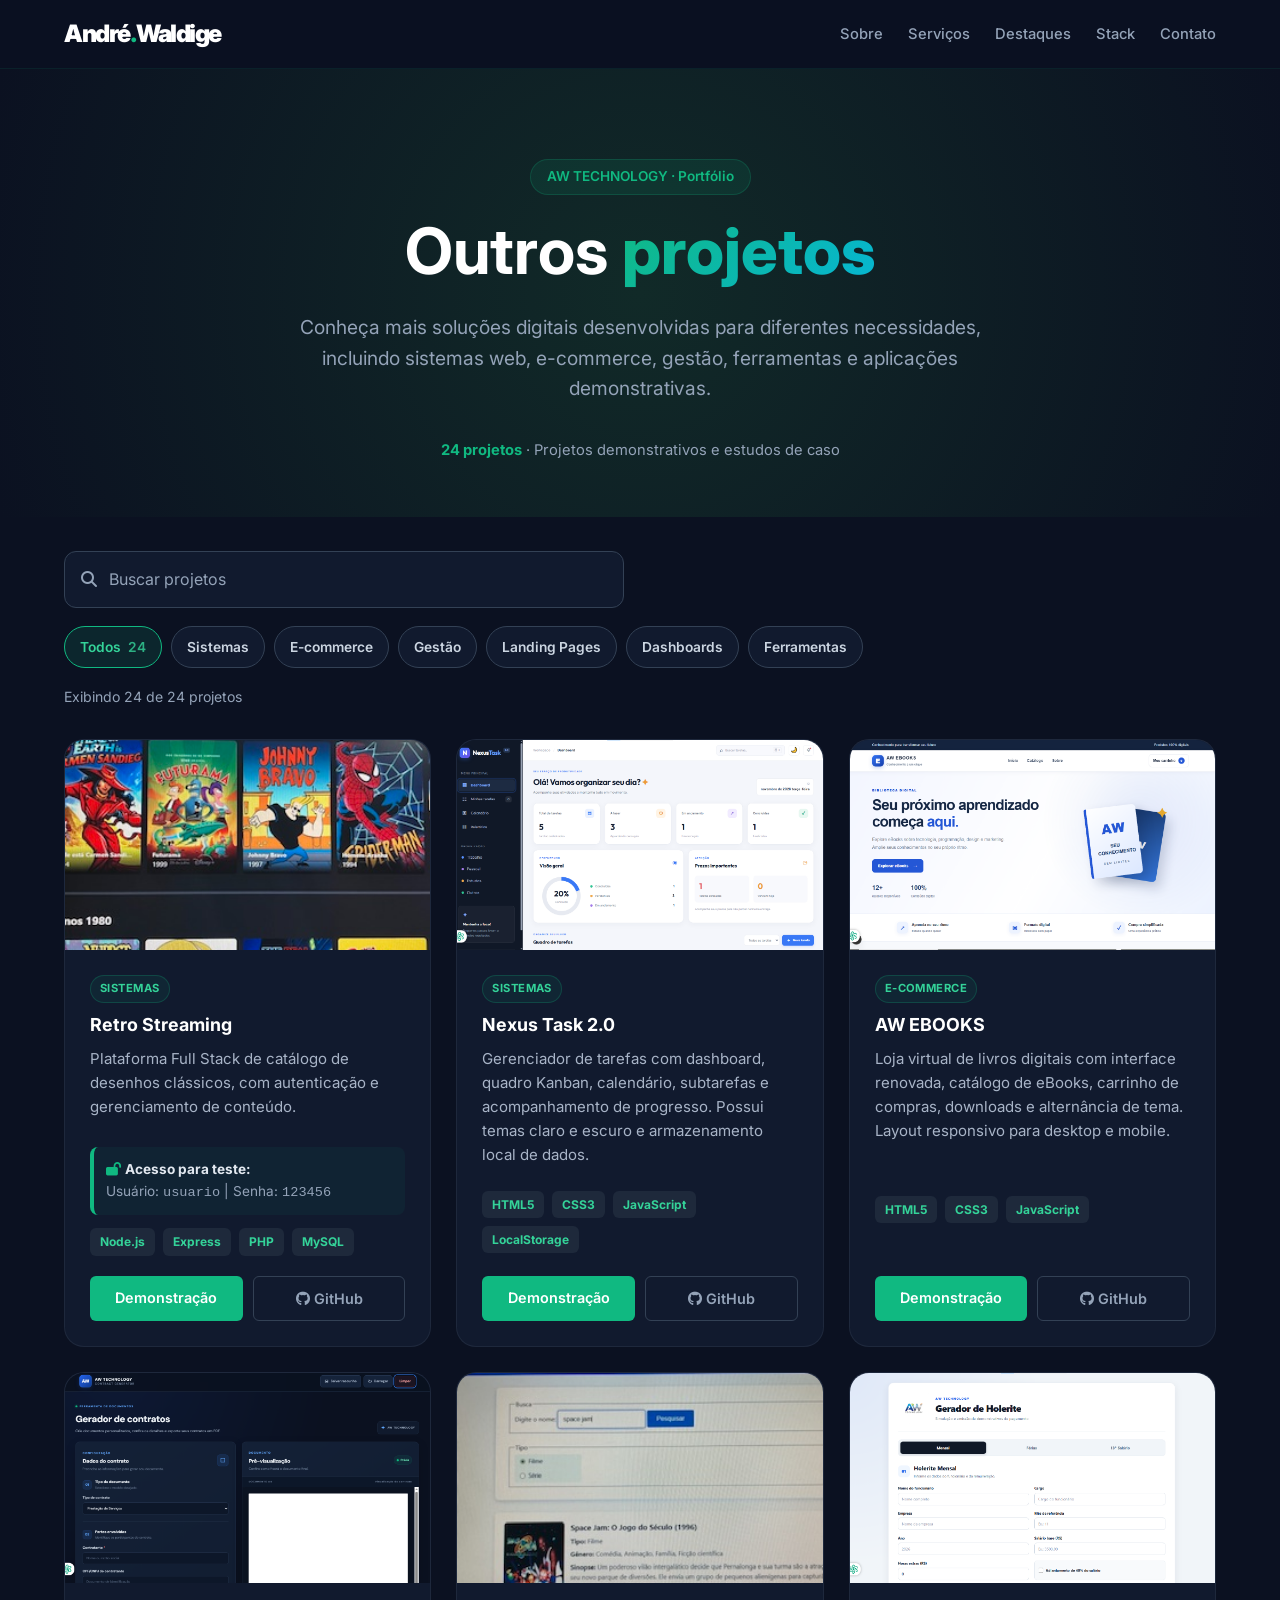
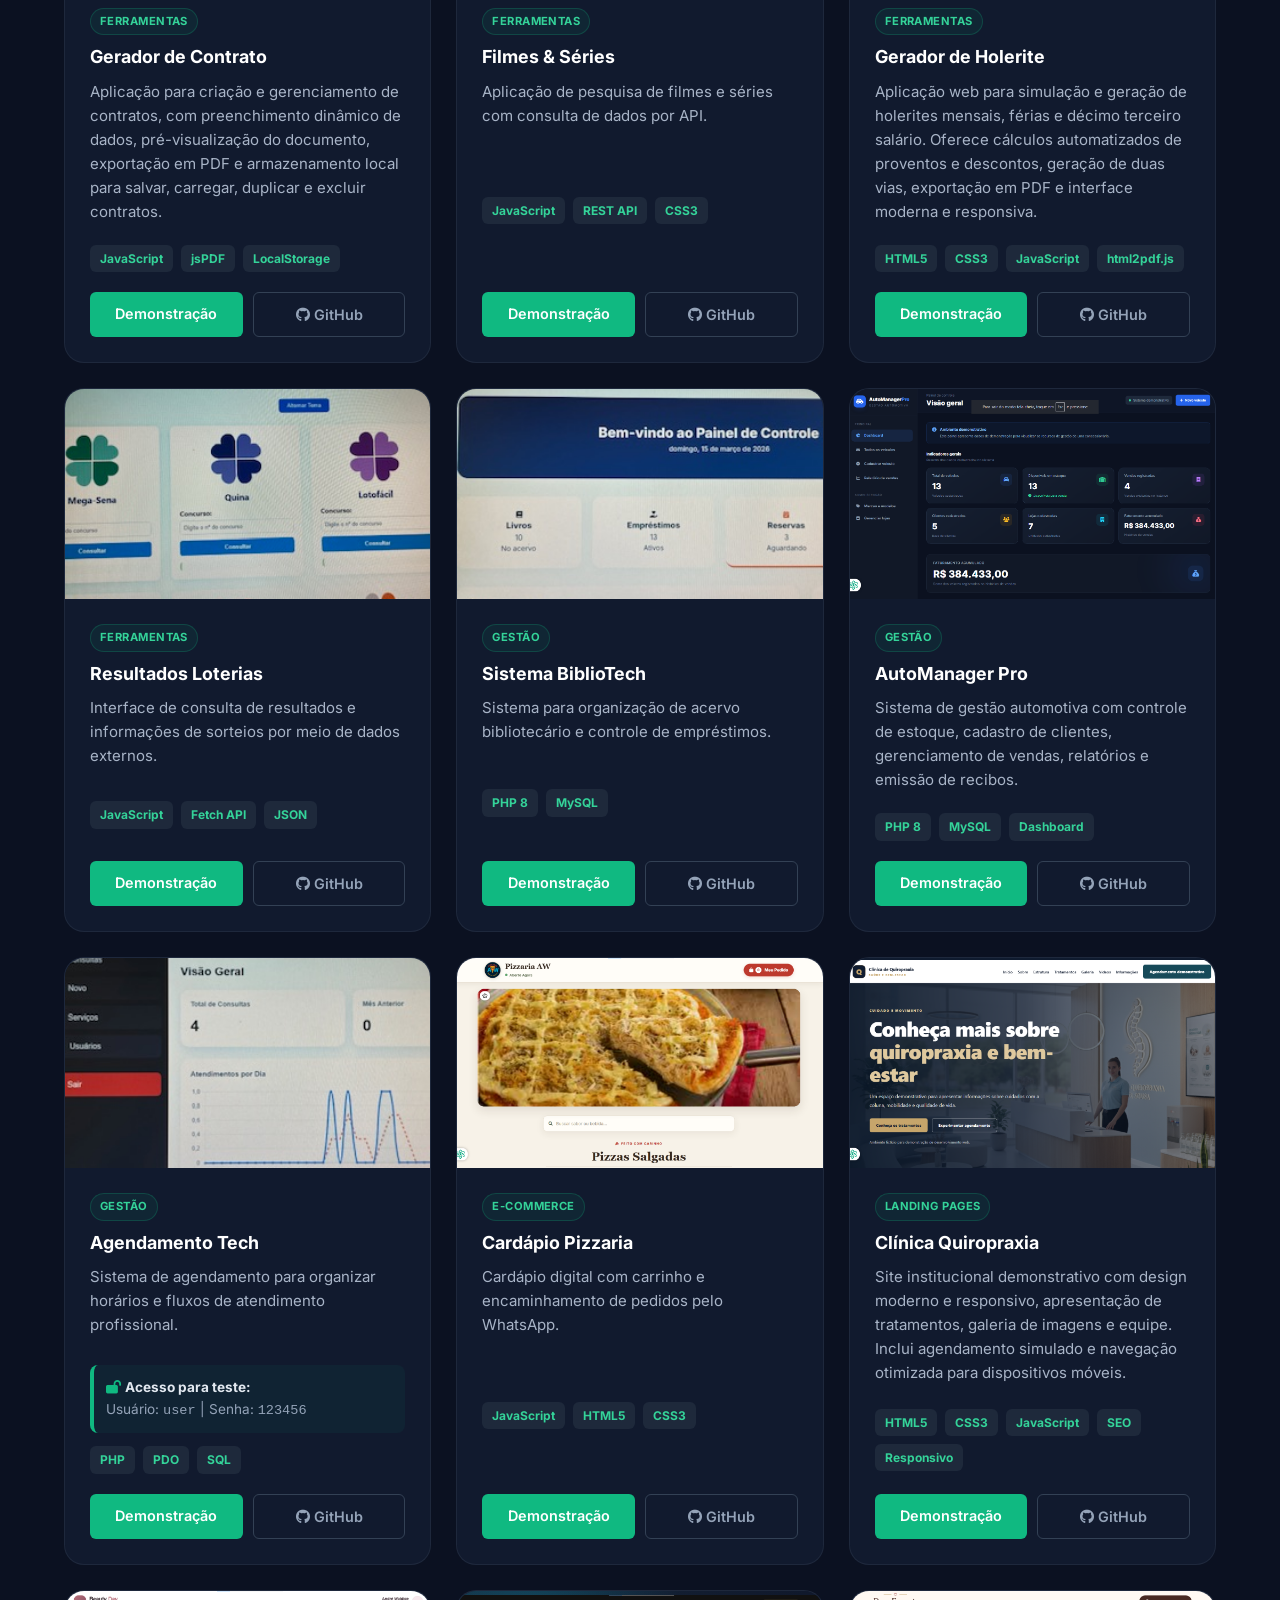
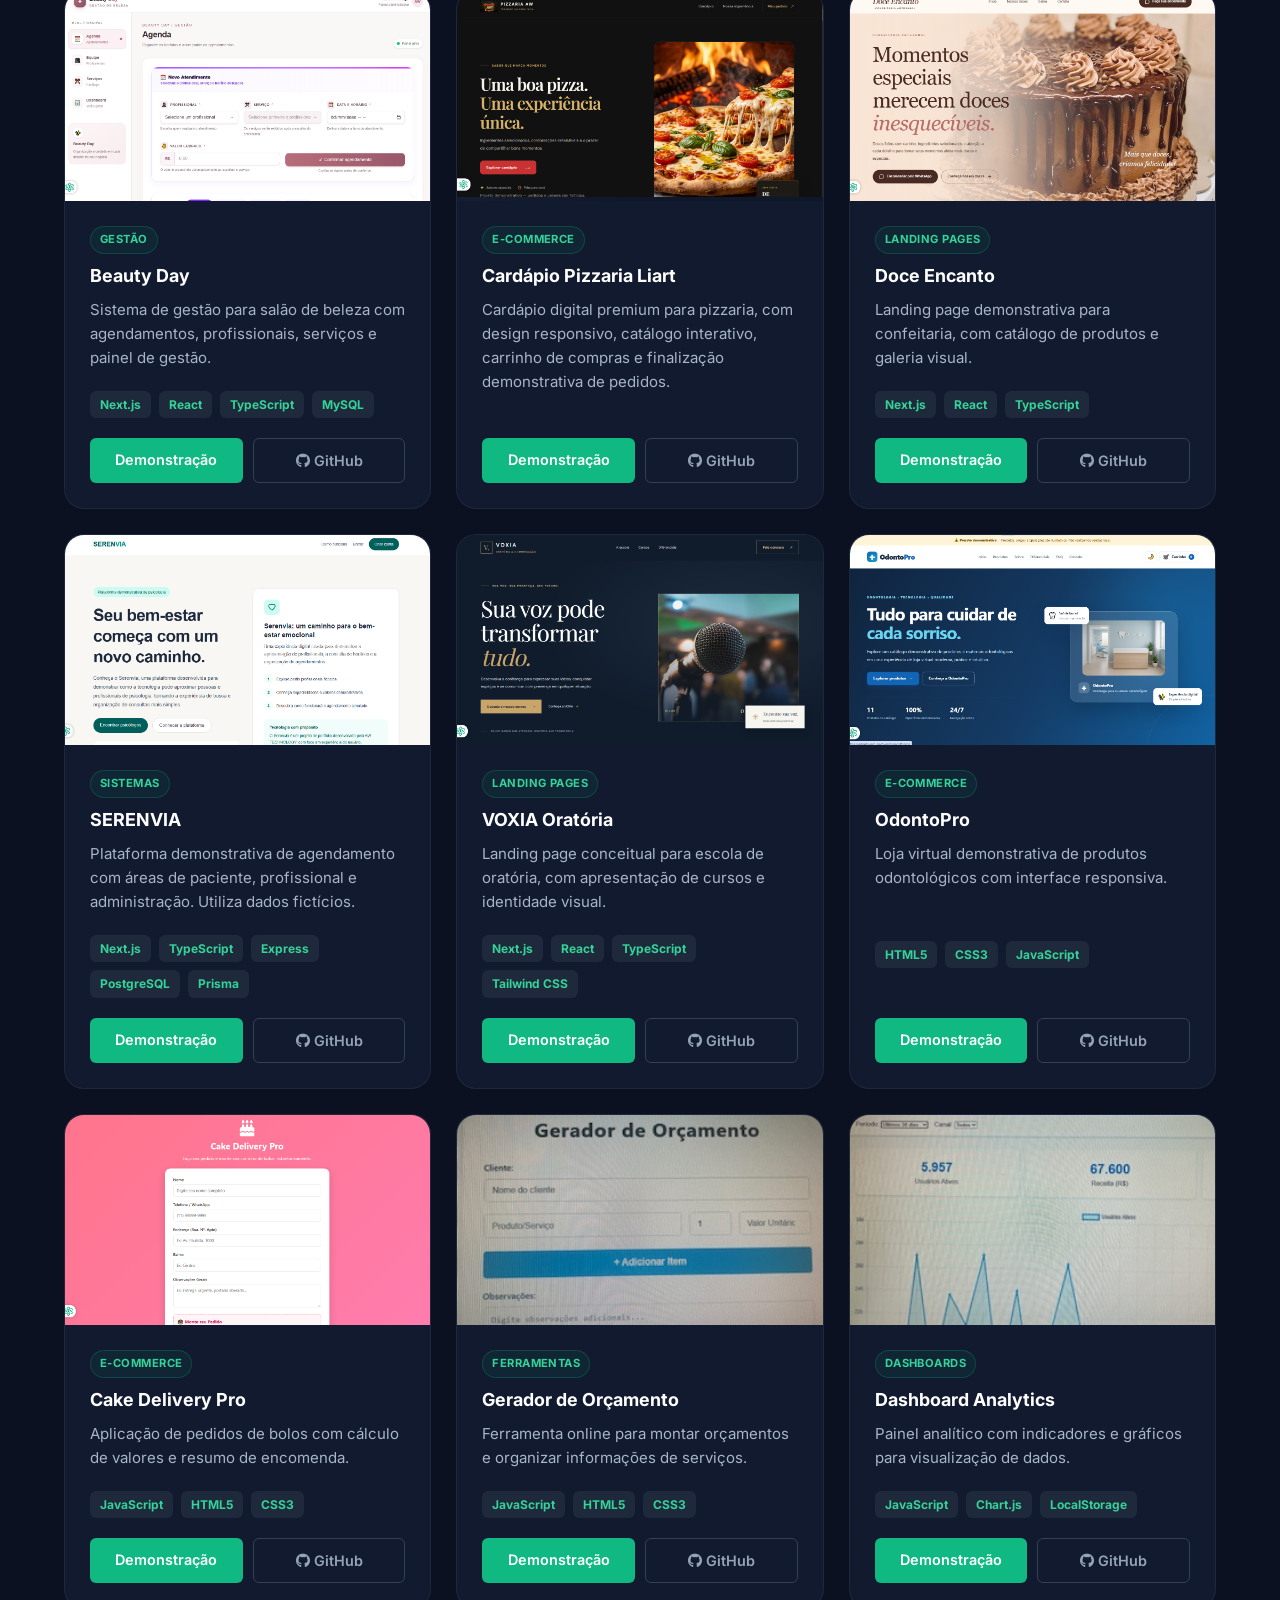
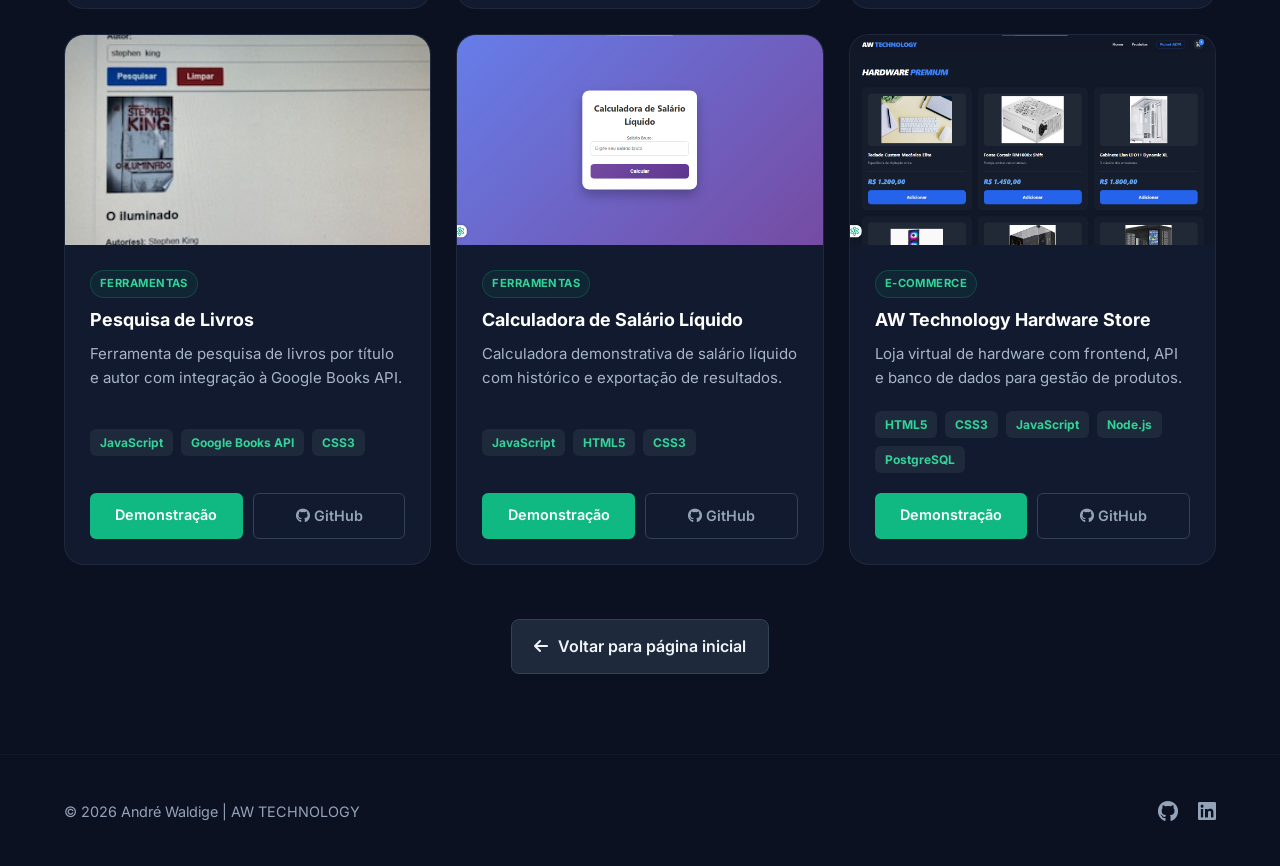
==== projetos.html @ b51d292d "Revise Clínica Quiropraxia project information Updated project details for Clínica Quiropraxia, incl" ====
<!DOCTYPE html>
<html lang="pt-BR">
<head>
    <meta charset="UTF-8">
    <meta name="viewport" content="width=device-width, initial-scale=1.0">

    <title>Outros Projetos | André Waldige — AW TECHNOLOGY</title>

    <meta name="description" content="Explore 24 projetos de André Waldige: sistemas web, e-commerce, gestão, dashboards, landing pages e ferramentas digitais.">
    <meta name="author" content="André Waldige">
    <meta name="robots" content="index, follow">
    <meta name="theme-color" content="#0b1121">

    <link rel="canonical" href="https://andre-waldige.vercel.app/projetos.html">

    <meta property="og:type" content="website">
    <meta property="og:locale" content="pt_BR">
    <meta property="og:site_name" content="AW TECHNOLOGY">
    <meta property="og:url" content="https://andre-waldige.vercel.app/projetos.html">
    <meta property="og:title" content="Outros Projetos | André Waldige — AW TECHNOLOGY">
    <meta property="og:description" content="Conheça mais 24 projetos de sistemas web, lojas virtuais, gestão, dashboards e ferramentas digitais desenvolvidos por AW TECHNOLOGY.">
    <meta property="og:image" content="https://andre-waldige.vercel.app/img/banner-share.jpeg">
    <meta property="og:image:alt" content="Portfólio de projetos de André Waldige — AW TECHNOLOGY">

    <meta name="twitter:card" content="summary_large_image">
    <meta name="twitter:title" content="Outros Projetos | André Waldige">
    <meta name="twitter:description" content="Explore 24 projetos desenvolvidos por AW TECHNOLOGY.">
    <meta name="twitter:image" content="https://andre-waldige.vercel.app/img/banner-share.jpeg">

    <link rel="icon" type="image/png" sizes="32x32" href="img/favicon-32x32.png">
    <link rel="icon" type="image/png" sizes="16x16" href="img/favicon-16x16.png">
    <link rel="apple-touch-icon" sizes="180x180" href="img/apple-touch-icon.png">

    <link rel="preconnect" href="https://fonts.googleapis.com">
    <link rel="preconnect" href="https://fonts.gstatic.com" crossorigin>

    <link
        href="https://fonts.googleapis.com/css2?family=Inter:wght@400;500;600;700;800;900&display=swap"
        rel="stylesheet"
    >

    <link
        rel="stylesheet"
        href="https://cdnjs.cloudflare.com/ajax/libs/font-awesome/6.4.0/css/all.min.css"
    >

    <link rel="stylesheet" href="css/style.css">

    <script defer src="/_vercel/insights/script.js"></script>
</head>

<body>

    <!-- CABEÇALHO -->
    <header>
        <div class="container header-content">

            <a class="logo" href="index.html" aria-label="Voltar para o início">
                André<span>.</span>Waldige
            </a>

            <button
                class="mobile-menu-btn"
                aria-label="Abrir menu"
                aria-expanded="false"
                aria-controls="menu-principal"
                type="button"
            >
                <i class="fas fa-bars" aria-hidden="true"></i>
            </button>

            <nav
                class="nav-menu"
                id="menu-principal"
                aria-label="Navegação principal"
            >
                <ul>
                    <li><a href="index.html#sobre">Sobre</a></li>
                    <li><a href="index.html#servicos">Serviços</a></li>
                    <li><a href="index.html#projetos">Destaques</a></li>
                    <li><a href="index.html#competencias">Stack</a></li>
                    <li><a href="index.html#contato">Contato</a></li>
                </ul>
            </nav>

        </div>
    </header>

    <main>

        <!-- INTRODUÇÃO DA GALERIA -->
        <section class="hero gallery-hero">
            <div class="container">

                <span class="badge">AW TECHNOLOGY · Portfólio</span>

                <h1>
                    Outros <span class="highlight">projetos</span>
                </h1>

                <p>
                    Conheça mais soluções digitais desenvolvidas para diferentes necessidades,
                    incluindo sistemas web, e-commerce, gestão, ferramentas e aplicações demonstrativas.
                </p>

                <div class="gallery-summary">
                    <strong id="total-projetos">24 projetos</strong>
                    <span aria-hidden="true"> · </span>
                    <span>Projetos demonstrativos e estudos de caso</span>
                </div>

            </div>
        </section>

        <!-- GALERIA DE PROJETOS -->
        <section class="projetos gallery-section">
            <div class="container">

                <!-- PESQUISA E FILTROS -->
                <div class="gallery-tools">

                    <label class="gallery-search">
                        <i class="fas fa-search" aria-hidden="true"></i>

                        <span class="sr-only">Pesquisar projetos</span>

                        <input
                            id="project-search"
                            type="search"
                            placeholder="Buscar projetos"
                            autocomplete="off"
                            aria-label="Pesquisar projetos pelo nome, descrição ou tecnologia"
                        >
                    </label>

                    <div
                        class="gallery-filters"
                        role="group"
                        aria-label="Filtrar projetos por categoria"
                    >
                        <button
                            class="filter-btn active"
                            type="button"
                            data-filter="todos"
                            aria-pressed="true"
                        >
                            Todos <span>24</span>
                        </button>

                        <button
                            class="filter-btn"
                            type="button"
                            data-filter="sistemas"
                            aria-pressed="false"
                        >
                            Sistemas
                        </button>

                        <button
                            class="filter-btn"
                            type="button"
                            data-filter="ecommerce"
                            aria-pressed="false"
                        >
                            E-commerce
                        </button>

                        <button
                            class="filter-btn"
                            type="button"
                            data-filter="gestao"
                            aria-pressed="false"
                        >
                            Gestão
                        </button>

                        <button
                            class="filter-btn"
                            type="button"
                            data-filter="landing"
                            aria-pressed="false"
                        >
                            Landing Pages
                        </button>

                        <button
                            class="filter-btn"
                            type="button"
                            data-filter="dashboard"
                            aria-pressed="false"
                        >
                            Dashboards
                        </button>

                        <button
                            class="filter-btn"
                            type="button"
                            data-filter="ferramentas"
                            aria-pressed="false"
                        >
                            Ferramentas
                        </button>
                    </div>

                    <p
                        class="gallery-result"
                        id="gallery-result"
                        aria-live="polite"
                        aria-atomic="true"
                    >
                        Exibindo 24 de 24 projetos
                    </p>

                </div>

                <!-- GRID DOS 24 PROJETOS -->
                <div class="grid-projetos gallery-grid" id="galeria">

                    <!-- 01 - RETRO STREAMING -->
                    <article class="card-projeto project-card reveal" data-category="sistemas">

                        <img
                            src="img/desenhos%20antigos.jpeg"
                            alt="Captura de tela do projeto Retro Streaming"
                            width="640"
                            height="360"
                            loading="lazy"
                            decoding="async"
                        >

                        <div class="conteudo-projeto">
                            <span class="project-category">Sistemas</span>

                            <h3>Retro Streaming</h3>

                            <p>
                                Plataforma Full Stack de catálogo de desenhos clássicos,
                                com autenticação e gerenciamento de conteúdo.
                            </p>
                            <div style="background: rgba(16, 185, 129, 0.05); padding: 12px; border-radius: 8px; margin: 10px 0; font-size: 0.85rem; border-left: 4px solid #10b981; color: #94a3b8;">
                                <i class="fas fa-lock-open" style="color: #10b981;" aria-hidden="true"></i>
                                <strong style="color: #e2e8f0;">Acesso para teste:</strong><br>
                                <span>Usuário: <code>usuario</code> | Senha: <code>123456</code></span>
                            </div>

                            <div class="tecnologias">
                                <span>Node.js</span>
                                <span>Express</span>
                                <span>PHP</span>
                                <span>MySQL</span>
                            </div>

                            <div class="botoes-projeto">
                                <a
                                    href="https://streaming-desenhos-antigos.onrender.com/"
                                    target="_blank"
                                    rel="noopener noreferrer"
                                    class="btn-card-p"
                                >Demonstração</a>

                                <a
                                    href="https://github.com/awaldige/streaming-desenhos-antigos"
                                    target="_blank"
                                    rel="noopener noreferrer"
                                    class="btn-card-s"
                                >
                                    <i class="fab fa-github" aria-hidden="true"></i> GitHub
                                </a>
                            </div>
                        </div>
                    </article>

                    <!-- 02 - NEXUS TASK 2.0 -->
                    <article class="card-projeto project-card reveal" data-category="sistemas">

                        <img
                            src="img/nexus-task.jpg"
                            alt="Captura de tela do Nexus Task 2.0, gerenciador de tarefas com dashboard e quadro Kanban"
                            width="640"
                            height="360"
                            loading="lazy"
                            decoding="async"
                        >

                        <div class="conteudo-projeto">
                            <span class="project-category">Sistemas</span>

                            <h3>Nexus Task 2.0</h3>

                            <p>
                                Gerenciador de tarefas com dashboard, quadro Kanban,
                                calendário, subtarefas e acompanhamento de progresso.
                                Possui temas claro e escuro e armazenamento local de dados.
                            </p>

                            <div class="tecnologias">
                                <span>HTML5</span>
                                <span>CSS3</span>
                                <span>JavaScript</span>
                                <span>LocalStorage</span>
                            </div>

                            <div class="botoes-projeto">
                                <a
                                    href="https://nexus-tasker.vercel.app/"
                                    target="_blank"
                                    rel="noopener noreferrer"
                                    class="btn-card-p"
                                >Demonstração</a>

                                <a
                                    href="https://github.com/awaldige/Nexus-Task"
                                    target="_blank"
                                    rel="noopener noreferrer"
                                    class="btn-card-s"
                                >
                                    <i class="fab fa-github" aria-hidden="true"></i> GitHub
                                </a>
                            </div>
                        </div>
                    </article>

                    <!-- 03 - AW EBOOKS -->
                    <article class="card-projeto project-card reveal" data-category="ecommerce">

                        <img
                            src="img/loja-ebooks.jpg"
                            alt="Interface da loja virtual AW EBOOKS com catálogo de livros digitais"
                            width="640"
                            height="360"
                            loading="lazy"
                            decoding="async"
                        >

                        <div class="conteudo-projeto">
                            <span class="project-category">E-commerce</span>

                            <h3>AW EBOOKS</h3>

                            <p>
                                Loja virtual de livros digitais com interface renovada,
                                catálogo de eBooks, carrinho de compras, downloads
                                e alternância de tema. Layout responsivo para desktop e mobile.
                            </p>

                            <div class="tecnologias">
                                <span>HTML5</span>
                                <span>CSS3</span>
                                <span>JavaScript</span>
                            </div>

                            <div class="botoes-projeto">
                                <a
                                    href="https://lojaebooks.vercel.app/"
                                    target="_blank"
                                    rel="noopener noreferrer"
                                    class="btn-card-p"
                                >Demonstração</a>

                                <a
                                    href="https://github.com/awaldige/Vendas-Ebook"
                                    target="_blank"
                                    rel="noopener noreferrer"
                                    class="btn-card-s"
                                >
                                    <i class="fab fa-github" aria-hidden="true"></i> GitHub
                                </a>
                            </div>
                        </div>
                    </article>

           
<!-- 04 - GERADOR DE CONTRATO -->
<article class="card-projeto project-card reveal" data-category="ferramentas">

    <img
        src="img/gerador%20de%20contrato.jpeg"
        alt="Captura de tela do projeto Gerador de Contrato"
        width="640"
        height="360"
        loading="lazy"
        decoding="async"
    >

    <div class="conteudo-projeto">
        <span class="project-category">Ferramentas</span>

        <h3>Gerador de Contrato</h3>

        <p>
            Aplicação para criação e gerenciamento de contratos,
            com preenchimento dinâmico de dados, pré-visualização
            do documento, exportação em PDF e armazenamento local
            para salvar, carregar, duplicar e excluir contratos.
        </p>

        <div class="tecnologias">
            <span>JavaScript</span>
            <span>jsPDF</span>
            <span>LocalStorage</span>
        </div>

        <div class="botoes-projeto">
            <a
                href="https://aw-contract-generator.vercel.app/"
                target="_blank"
                rel="noopener noreferrer"
                class="btn-card-p"
            >Demonstração</a>

            <a
                href="https://github.com/awaldige/contract-generator"
                target="_blank"
                rel="noopener noreferrer"
                class="btn-card-s"
            >
                <i class="fab fa-github" aria-hidden="true"></i> GitHub
            </a>
        </div>
    </div>
</article>


                    <!-- 05 - FILMES E SÉRIES -->
                    <article class="card-projeto project-card reveal" data-category="ferramentas">

                        <img
                            src="img/filmes%26series.jpeg"
                            alt="Captura de tela do projeto Filmes e Séries"
                            width="640"
                            height="360"
                            loading="lazy"
                            decoding="async"
                        >

                        <div class="conteudo-projeto">
                            <span class="project-category">Ferramentas</span>

                            <h3>Filmes &amp; Séries</h3>

                            <p>
                                Aplicação de pesquisa de filmes e séries
                                com consulta de dados por API.
                            </p>

                            <div class="tecnologias">
                                <span>JavaScript</span>
                                <span>REST API</span>
                                <span>CSS3</span>
                            </div>

                            <div class="botoes-projeto">
                                <a
                                    href="https://pesquisa-de-filmes-e-serie.vercel.app/"
                                    target="_blank"
                                    rel="noopener noreferrer"
                                    class="btn-card-p"
                                >Demonstração</a>

                                <a
                                    href="https://github.com/awaldige/Pesquisa-de-filmes-e-serie"
                                    target="_blank"
                                    rel="noopener noreferrer"
                                    class="btn-card-s"
                                >
                                    <i class="fab fa-github" aria-hidden="true"></i> GitHub
                                </a>
                            </div>
                        </div>
                    </article>

                   
<!-- 06 - GERADOR DE HOLERITE -->
<article class="card-projeto project-card reveal" data-category="ferramentas">

    <img
        src="img/gerador-holerite.jpg"
        alt="Captura de tela do projeto Gerador de Holerite"
        width="640"
        height="360"
        loading="lazy"
        decoding="async"
    >

    <div class="conteudo-projeto">
        <span class="project-category">Ferramentas</span>

        <h3>Gerador de Holerite</h3>

        <p>
            Aplicação web para simulação e geração de holerites mensais,
            férias e décimo terceiro salário. Oferece cálculos automatizados
            de proventos e descontos, geração de duas vias, exportação em PDF
            e interface moderna e responsiva.
        </p>

        <div class="tecnologias">
            <span>HTML5</span>
            <span>CSS3</span>
            <span>JavaScript</span>
            <span>html2pdf.js</span>
        </div>

        <div class="botoes-projeto">
            <a
                href="https://gerador-de-holerite.vercel.app/"
                target="_blank"
                rel="noopener noreferrer"
                class="btn-card-p"
            >Demonstração</a>

            <a
                href="https://github.com/awaldige/Gerador-de-Holerite"
                target="_blank"
                rel="noopener noreferrer"
                class="btn-card-s"
            >
                <i class="fab fa-github" aria-hidden="true"></i> GitHub
            </a>
        </div>
    </div>
</article>


                    <!-- 07 - RESULTADOS LOTERIAS -->
                    <article class="card-projeto project-card reveal" data-category="ferramentas">

                        <img
                            src="img/loteria%20caixa.jpeg"
                            alt="Captura de tela do projeto Resultados Loterias"
                            width="640"
                            height="360"
                            loading="lazy"
                            decoding="async"
                        >

                        <div class="conteudo-projeto">
                            <span class="project-category">Ferramentas</span>

                            <h3>Resultados Loterias</h3>

                            <p>
                                Interface de consulta de resultados e informações
                                de sorteios por meio de dados externos.
                            </p>

                            <div class="tecnologias">
                                <span>JavaScript</span>
                                <span>Fetch API</span>
                                <span>JSON</span>
                            </div>

                            <div class="botoes-projeto">
                                <a
                                    href="https://loterias-caixas.vercel.app/"
                                    target="_blank"
                                    rel="noopener noreferrer"
                                    class="btn-card-p"
                                >Demonstração</a>

                                <a
                                    href="https://github.com/awaldige/Loterias-Caixas"
                                    target="_blank"
                                    rel="noopener noreferrer"
                                    class="btn-card-s"
                                >
                                    <i class="fab fa-github" aria-hidden="true"></i> GitHub
                                </a>
                            </div>
                        </div>
                    </article>

                    <!-- 08 - BIBLIOTECH -->
                    <article class="card-projeto project-card reveal" data-category="gestao">

                        <img
                            src="img/bibliotech.jpeg"
                            alt="Captura de tela do projeto Sistema BiblioTech"
                            width="640"
                            height="360"
                            loading="lazy"
                            decoding="async"
                        >

                        <div class="conteudo-projeto">
                            <span class="project-category">Gestão</span>

                            <h3>Sistema BiblioTech</h3>

                            <p>
                                Sistema para organização de acervo bibliotecário
                                e controle de empréstimos.
                            </p>

                            <div class="tecnologias">
                                <span>PHP 8</span>
                                <span>MySQL</span>
                            </div>

                            <div class="botoes-projeto">
                                <a
                                    href="https://awaldige.infinityfree.me/bibliotech/"
                                    target="_blank"
                                    rel="noopener noreferrer"
                                    class="btn-card-p"
                                >Demonstração</a>

                                <a
                                    href="https://github.com/awaldige/bibliotech"
                                    target="_blank"
                                    rel="noopener noreferrer"
                                    class="btn-card-s"
                                >
                                    <i class="fab fa-github" aria-hidden="true"></i> GitHub
                                </a>
                            </div>
                        </div>
                    </article>

                 

<!-- 09 - AUTOMANAGER PRO -->
<article class="card-projeto project-card reveal" data-category="gestao">

    <img
        src="img/automanager-pro.jpg"
        alt="Captura de tela do projeto AutoManager Pro"
        width="640"
        height="360"
        loading="lazy"
        decoding="async"
    >

    <div class="conteudo-projeto">
        <span class="project-category">Gestão</span>

        <h3>AutoManager Pro</h3>

        <p>
            Sistema de gestão automotiva com controle de estoque,
            cadastro de clientes, gerenciamento de vendas,
            relatórios e emissão de recibos.
        </p>

        <div class="tecnologias">
            <span>PHP 8</span>
            <span>MySQL</span>
            <span>Dashboard</span>
        </div>

        <div class="botoes-projeto">
            <a
                href="https://awaldige.infinityfree.me/vendascarros/"
                target="_blank"
                rel="noopener noreferrer"
                class="btn-card-p"
            >Demonstração</a>

            <a
                href="https://github.com/awaldige/AutoManagerPro"
                target="_blank"
                rel="noopener noreferrer"
                class="btn-card-s"
            >
                <i class="fab fa-github" aria-hidden="true"></i> GitHub
            </a>
        </div>
    </div>
</article>


                    <!-- 10 - AGENDAMENTO TECH -->
                    <article class="card-projeto project-card reveal" data-category="gestao">

                        <img
                            src="img/sistema_agendamento.jpeg"
                            alt="Captura de tela do projeto Agendamento Tech"
                            width="640"
                            height="360"
                            loading="lazy"
                            decoding="async"
                        >

                        <div class="conteudo-projeto">
                            <span class="project-category">Gestão</span>

                            <h3>Agendamento Tech</h3>

                            <p>
                                Sistema de agendamento para organizar horários
                                e fluxos de atendimento profissional.
                            </p>
                            <div style="background: rgba(16, 185, 129, 0.05); padding: 12px; border-radius: 8px; margin: 10px 0; font-size: 0.85rem; border-left: 4px solid #10b981; color: #94a3b8;">
                                <i class="fas fa-lock-open" style="color: #10b981;" aria-hidden="true"></i>
                                <strong style="color: #e2e8f0;">Acesso para teste:</strong><br>
                                <span>Usuário: <code>user</code> | Senha: <code>123456</code></span>
                            </div>

                            <div class="tecnologias">
                                <span>PHP</span>
                                <span>PDO</span>
                                <span>SQL</span>
                            </div>

                            <div class="botoes-projeto">
                                <a
                                    href="https://sistema-agendamento-fm7r.onrender.com/"
                                    target="_blank"
                                    rel="noopener noreferrer"
                                    class="btn-card-p"
                                >Demonstração</a>

                                <a
                                    href="https://github.com/awaldige/sistema_agendamento"
                                    target="_blank"
                                    rel="noopener noreferrer"
                                    class="btn-card-s"
                                >
                                    <i class="fab fa-github" aria-hidden="true"></i> GitHub
                                </a>
                            </div>
                        </div>
                    </article>

                    <!-- 11 - CARDÁPIO PIZZARIA -->
                    <article class="card-projeto project-card reveal" data-category="ecommerce">

                        <img
                            src="img/pizzaria.jpeg"
                            alt="Captura de tela do projeto Cardápio Pizzaria"
                            width="640"
                            height="360"
                            loading="lazy"
                            decoding="async"
                        >

                        <div class="conteudo-projeto">
                            <span class="project-category">E-commerce</span>

                            <h3>Cardápio Pizzaria</h3>

                            <p>
                                Cardápio digital com carrinho e encaminhamento
                                de pedidos pelo WhatsApp.
                            </p>

                            <div class="tecnologias">
                                <span>JavaScript</span>
                                <span>HTML5</span>
                                <span>CSS3</span>
                            </div>

                            <div class="botoes-projeto">
                                <a
                                    href="https://cardapio-pizzaria-aw.vercel.app/"
                                    target="_blank"
                                    rel="noopener noreferrer"
                                    class="btn-card-p"
                                >Demonstração</a>

                                <a
                                    href="https://github.com/awaldige/Cardapio-Pizzaria-AW"
                                    target="_blank"
                                    rel="noopener noreferrer"
                                    class="btn-card-s"
                                >
                                    <i class="fab fa-github" aria-hidden="true"></i> GitHub
                                </a>
                            </div>
                        </div>
                    </article>

                   
<!-- 12 - CLÍNICA QUIROPRAXIA -->
<article class="card-projeto project-card reveal" data-category="landing">

    <img
        src="img/clinica-quiropraxia.jpg"
        alt="Captura de tela do projeto Clínica Quiropraxia"
        width="640"
        height="360"
        loading="lazy"
        decoding="async"
    >

    <div class="conteudo-projeto">
        <span class="project-category">Landing Pages</span>

        <h3>Clínica Quiropraxia</h3>

        <p>
            Site institucional demonstrativo com design moderno e responsivo,
            apresentação de tratamentos, galeria de imagens e equipe.
            Inclui agendamento simulado e navegação otimizada para dispositivos móveis.
        </p>

        <div class="tecnologias">
            <span>HTML5</span>
            <span>CSS3</span>
            <span>JavaScript</span>
            <span>SEO</span>
            <span>Responsivo</span>
        </div>

        <div class="botoes-projeto">
            <a
                href="https://clinica-quiropraxia.vercel.app/"
                target="_blank"
                rel="noopener noreferrer"
                class="btn-card-p"
            >Demonstração</a>

            <a
                href="https://github.com/awaldige/clinica-quiropraxia"
                target="_blank"
                rel="noopener noreferrer"
                class="btn-card-s"
            >
                <i class="fab fa-github" aria-hidden="true"></i> GitHub
            </a>
        </div>
    </div>
</article>


                    <!-- 13 - BEAUTY DAY -->
                    <article class="card-projeto project-card reveal" data-category="gestao">

                        <img
                            src="img/home-salao.png"
                            alt="Tela inicial do sistema Beauty Day para gestão de salão de beleza"
                            width="640"
                            height="360"
                            loading="lazy"
                            decoding="async"
                        >

                        <div class="conteudo-projeto">
                            <span class="project-category">Gestão</span>

                            <h3>Beauty Day</h3>

                            <p>
                                Sistema de gestão para salão de beleza com agendamentos,
                                profissionais, serviços e painel de gestão.
                            </p>

                            <div class="tecnologias">
                                <span>Next.js</span>
                                <span>React</span>
                                <span>TypeScript</span>
                                <span>MySQL</span>
                            </div>

                            <div class="botoes-projeto">
                                <a
                                    href="https://beauty-day-app.vercel.app/"
                                    target="_blank"
                                    rel="noopener noreferrer"
                                    class="btn-card-p"
                                >Demonstração</a>

                                <a
                                    href="https://github.com/awaldige/beauty-day"
                                    target="_blank"
                                    rel="noopener noreferrer"
                                    class="btn-card-s"
                                >
                                    <i class="fab fa-github" aria-hidden="true"></i> GitHub
                                </a>
                            </div>
                        </div>
                    </article>

                    <!-- 14 - CARDÁPIO PIZZARIA LIART -->
                    <article class="card-projeto project-card reveal" data-category="ecommerce">

                        <div class="project-cover project-cover--ecommerce">
                            <img
                                src="img/cardapio-pizzaria-liart.jpg"
                                alt="Tela do cardápio digital da Pizzaria Liart"
                                width="400"
                                height="200"
                                loading="lazy"
                                decoding="async"
                            >
                        </div>

                        <div class="conteudo-projeto">
                            <span class="project-category">E-commerce</span>

                            <h3>Cardápio Pizzaria Liart</h3>

                            <p>
                                Cardápio digital premium para pizzaria, com design responsivo,
                                catálogo interativo, carrinho de compras e finalização
                                demonstrativa de pedidos.
                            </p>

                            <div class="botoes-projeto">
                                <a
                                    href="https://cardapio-pizzaria-liart.vercel.app/"
                                    target="_blank"
                                    rel="noopener noreferrer"
                                    class="btn-card-p"
                                >Demonstração</a>

                                <a
                                    href="https://github.com/awaldige/cardapio-pizzaria"
                                    target="_blank"
                                    rel="noopener noreferrer"
                                    class="btn-card-s"
                                >
                                    <i class="fab fa-github" aria-hidden="true"></i> GitHub
                                </a>
                            </div>
                        </div>
                    </article>

                    <!-- 15 - DOCE ENCANTO -->
                    <article class="card-projeto project-card reveal" data-category="landing">

                        <img
                            src="img/doce-encanto.jpg"
                            alt="Tela do projeto Doce Encanto, landing page demonstrativa para confeitaria"
                            width="640"
                            height="360"
                            loading="lazy"
                            decoding="async"
                        >

                        <div class="conteudo-projeto">
                            <span class="project-category">Landing Pages</span>

                            <h3>Doce Encanto</h3>

                            <p>
                                Landing page demonstrativa para confeitaria,
                                com catálogo de produtos e galeria visual.
                            </p>

                            <div class="tecnologias">
                                <span>Next.js</span>
                                <span>React</span>
                                <span>TypeScript</span>
                            </div>

                            <div class="botoes-projeto">
                                <a
                                    href="https://doceencanto-oficial.vercel.app/"
                                    target="_blank"
                                    rel="noopener noreferrer"
                                    class="btn-card-p"
                                >Demonstração</a>

                                <a
                                    href="https://github.com/awaldige/doce-encanto"
                                    target="_blank"
                                    rel="noopener noreferrer"
                                    class="btn-card-s"
                                >
                                    <i class="fab fa-github" aria-hidden="true"></i> GitHub
                                </a>
                            </div>
                        </div>
                    </article>

                    <!-- 16 - SERENVIA -->
                    <article class="card-projeto project-card reveal" data-category="sistemas">

                        <img
                            src="img/serenvia.jpg"
                            alt="Tela do projeto SERENVIA, plataforma demonstrativa de agendamento"
                            width="640"
                            height="360"
                            loading="lazy"
                            decoding="async"
                        >

                        <div class="conteudo-projeto">
                            <span class="project-category">Sistemas</span>

                            <h3>SERENVIA</h3>

                            <p>
                                Plataforma demonstrativa de agendamento com áreas de paciente,
                                profissional e administração. Utiliza dados fictícios.
                            </p>

                            <div class="tecnologias">
                                <span>Next.js</span>
                                <span>TypeScript</span>
                                <span>Express</span>
                                <span>PostgreSQL</span>
                                <span>Prisma</span>
                            </div>

                            <div class="botoes-projeto">
                                <a
                                    href="https://serenvia-ecru.vercel.app/"
                                    target="_blank"
                                    rel="noopener noreferrer"
                                    class="btn-card-p"
                                >Demonstração</a>

                                <a
                                    href="https://github.com/awaldige/serenvia"
                                    target="_blank"
                                    rel="noopener noreferrer"
                                    class="btn-card-s"
                                >
                                    <i class="fab fa-github" aria-hidden="true"></i> GitHub
                                </a>
                            </div>
                        </div>
                    </article>

                    <!-- 17 - VOXIA ORATÓRIA -->
                    <article class="card-projeto project-card reveal" data-category="landing">

                        <img
                            src="img/voxia-oratoria.jpg"
                            alt="Tela do projeto VOXIA Oratória, landing page conceitual para escola de oratória"
                            width="640"
                            height="360"
                            loading="lazy"
                            decoding="async"
                        >

                        <div class="conteudo-projeto">
                            <span class="project-category">Landing Pages</span>

                            <h3>VOXIA Oratória</h3>

                            <p>
                                Landing page conceitual para escola de oratória,
                                com apresentação de cursos e identidade visual.
                            </p>

                            <div class="tecnologias">
                                <span>Next.js</span>
                                <span>React</span>
                                <span>TypeScript</span>
                                <span>Tailwind CSS</span>
                            </div>

                            <div class="botoes-projeto">
                                <a
                                    href="https://voxia-oratoria.vercel.app/"
                                    target="_blank"
                                    rel="noopener noreferrer"
                                    class="btn-card-p"
                                >Demonstração</a>

                                <a
                                    href="https://github.com/awaldige/voxia-oratoria"
                                    target="_blank"
                                    rel="noopener noreferrer"
                                    class="btn-card-s"
                                >
                                    <i class="fab fa-github" aria-hidden="true"></i> GitHub
                                </a>
                            </div>
                        </div>
                    </article>

                    <!-- 18 - ODONTOPRO -->
                    <article class="card-projeto project-card reveal" data-category="ecommerce">

                        <img
                            src="img/odontopro.jpg"
                            alt="Tela do projeto OdontoPro, loja virtual demonstrativa de produtos odontológicos"
                            width="640"
                            height="360"
                            loading="lazy"
                            decoding="async"
                        >

                        <div class="conteudo-projeto">
                            <span class="project-category">E-commerce</span>

                            <h3>OdontoPro</h3>

                            <p>
                                Loja virtual demonstrativa de produtos odontológicos
                                com interface responsiva.
                            </p>

                            <div class="tecnologias">
                                <span>HTML5</span>
                                <span>CSS3</span>
                                <span>JavaScript</span>
                            </div>

                            <div class="botoes-projeto">
                                <a
                                    href="https://odonto-pro-lyart.vercel.app/"
                                    target="_blank"
                                    rel="noopener noreferrer"
                                    class="btn-card-p"
                                >Demonstração</a>

                                <a
                                    href="https://github.com/awaldige/OdontoPro"
                                    target="_blank"
                                    rel="noopener noreferrer"
                                    class="btn-card-s"
                                >
                                    <i class="fab fa-github" aria-hidden="true"></i> GitHub
                                </a>
                            </div>
                        </div>
                    </article>

                    <!-- 19 - CAKE DELIVERY PRO -->
                    <article class="card-projeto project-card reveal" data-category="ecommerce">

                        <img
                            src="img/cake-delivery-pro.jpg"
                            alt="Tela do projeto Cake Delivery Pro, aplicação de pedidos de bolos com cálculo de valores e resumo de encomenda"
                            width="640"
                            height="360"
                            loading="lazy"
                            decoding="async"
                        >

                        <div class="conteudo-projeto">
                            <span class="project-category">E-commerce</span>

                            <h3>Cake Delivery Pro</h3>

                            <p>
                                Aplicação de pedidos de bolos com cálculo de valores
                                e resumo de encomenda.
                            </p>

                            <div class="tecnologias">
                                <span>JavaScript</span>
                                <span>HTML5</span>
                                <span>CSS3</span>
                            </div>

                            <div class="botoes-projeto">
                                <a
                                    href="https://cake-delivery-pro.vercel.app/"
                                    target="_blank"
                                    rel="noopener noreferrer"
                                    class="btn-card-p"
                                >Demonstração</a>

                                <a
                                    href="https://github.com/awaldige/Cake-Delivery-Pro"
                                    target="_blank"
                                    rel="noopener noreferrer"
                                    class="btn-card-s"
                                >
                                    <i class="fab fa-github" aria-hidden="true"></i> GitHub
                                </a>
                            </div>
                        </div>
                    </article>

                    <!-- 20 - GERADOR DE ORÇAMENTO -->
                    <article class="card-projeto project-card reveal" data-category="ferramentas">

                        <img
                            src="img/gerador-orcamento.jpg"
                            alt="Captura de tela do projeto Gerador de Orçamento"
                            width="640"
                            height="360"
                            loading="lazy"
                            decoding="async"
                        >

                        <div class="conteudo-projeto">
                            <span class="project-category">Ferramentas</span>

                            <h3>Gerador de Orçamento</h3>

                            <p>
                                Ferramenta online para montar orçamentos
                                e organizar informações de serviços.
                            </p>

                            <div class="tecnologias">
                                <span>JavaScript</span>
                                <span>HTML5</span>
                                <span>CSS3</span>
                            </div>

                            <div class="botoes-projeto">
                                <a
                                    href="https://gerador-orcamento-two.vercel.app/"
                                    target="_blank"
                                    rel="noopener noreferrer"
                                    class="btn-card-p"
                                >Demonstração</a>

                                <a
                                    href="https://github.com/awaldige/gerador-orcamento"
                                    target="_blank"
                                    rel="noopener noreferrer"
                                    class="btn-card-s"
                                >
                                    <i class="fab fa-github" aria-hidden="true"></i> GitHub
                                </a>
                            </div>
                        </div>
                    </article>

                    <!-- 21 - DASHBOARD ANALYTICS -->
                    <article class="card-projeto project-card reveal" data-category="dashboard">

                        <img
                            src="img/dashboard-demo.jpg"
                            alt="Captura de tela do projeto Dashboard Analytics"
                            width="640"
                            height="360"
                            loading="lazy"
                            decoding="async"
                        >

                        <div class="conteudo-projeto">
                            <span class="project-category">Dashboards</span>

                            <h3>Dashboard Analytics</h3>

                            <p>
                                Painel analítico com indicadores e gráficos
                                para visualização de dados.
                            </p>

                            <div class="tecnologias">
                                <span>JavaScript</span>
                                <span>Chart.js</span>
                                <span>LocalStorage</span>
                            </div>

                            <div class="botoes-projeto">
                                <a
                                    href="https://dashboard-analytics-orpin.vercel.app/"
                                    target="_blank"
                                    rel="noopener noreferrer"
                                    class="btn-card-p"
                                >Demonstração</a>

                                <a
                                    href="https://github.com/awaldige/dashboard-analytics"
                                    target="_blank"
                                    rel="noopener noreferrer"
                                    class="btn-card-s"
                                >
                                    <i class="fab fa-github" aria-hidden="true"></i> GitHub
                                </a>
                            </div>
                        </div>
                    </article>

                    <!-- 22 - PESQUISA DE LIVROS -->
                    <article class="card-projeto project-card reveal" data-category="ferramentas">

                        <img
                            src="img/pesquisa-livros.jpg"
                            alt="Captura de tela do projeto Pesquisa de Livros"
                            width="640"
                            height="360"
                            loading="lazy"
                            decoding="async"
                        >

                        <div class="conteudo-projeto">
                            <span class="project-category">Ferramentas</span>

                            <h3>Pesquisa de Livros</h3>

                            <p>
                                Ferramenta de pesquisa de livros por título e autor
                                com integração à Google Books API.
                            </p>

                            <div class="tecnologias">
                                <span>JavaScript</span>
                                <span>Google Books API</span>
                                <span>CSS3</span>
                            </div>

                            <div class="botoes-projeto">
                                <a
                                    href="https://pesquisa-de-livros.vercel.app/"
                                    target="_blank"
                                    rel="noopener noreferrer"
                                    class="btn-card-p"
                                >Demonstração</a>

                                <a
                                    href="https://github.com/awaldige/Pesquisa-de-Livros"
                                    target="_blank"
                                    rel="noopener noreferrer"
                                    class="btn-card-s"
                                >
                                    <i class="fab fa-github" aria-hidden="true"></i> GitHub
                                </a>
                            </div>
                        </div>
                    </article>

                    <!-- 23 - CALCULADORA DE SALÁRIO LÍQUIDO -->
                    <article class="card-projeto project-card reveal" data-category="ferramentas">

                        <img
                            src="img/calculadora-salario-liquido.jpg"
                            alt="Tela do projeto Calculadora de Salário Líquido, ferramenta demonstrativa com histórico e exportação de resultados"
                            width="640"
                            height="360"
                            loading="lazy"
                            decoding="async"
                        >

                        <div class="conteudo-projeto">
                            <span class="project-category">Ferramentas</span>

                            <h3>Calculadora de Salário Líquido</h3>

                            <p>
                                Calculadora demonstrativa de salário líquido
                                com histórico e exportação de resultados.
                            </p>

                            <div class="tecnologias">
                                <span>JavaScript</span>
                                <span>HTML5</span>
                                <span>CSS3</span>
                            </div>

                            <div class="botoes-projeto">
                                <a
                                    href="https://calculadora-de-salario-liquido.vercel.app/"
                                    target="_blank"
                                    rel="noopener noreferrer"
                                    class="btn-card-p"
                                >Demonstração</a>

                                <a
                                    href="https://github.com/awaldige/calculadora-de-Salario-Liquido"
                                    target="_blank"
                                    rel="noopener noreferrer"
                                    class="btn-card-s"
                                >
                                    <i class="fab fa-github" aria-hidden="true"></i> GitHub
                                </a>
                            </div>
                        </div>
                    </article>

                    <!-- 24 - AW TECHNOLOGY HARDWARE STORE -->
                    <article class="card-projeto project-card reveal" data-category="ecommerce">

                        <img
                            src="img/aw-technology-hardware-store.jpg"
                            alt="Tela do projeto AW Technology Hardware Store, loja virtual de hardware com frontend, API e banco de dados para gestão de produtos"
                            width="640"
                            height="360"
                            loading="lazy"
                            decoding="async"
                        >

                        <div class="conteudo-projeto">
                            <span class="project-category">E-commerce</span>

                            <h3>AW Technology Hardware Store</h3>

                            <p>
                                Loja virtual de hardware com frontend, API
                                e banco de dados para gestão de produtos.
                            </p>

                            <div class="tecnologias">
                                <span>HTML5</span>
                                <span>CSS3</span>
                                <span>JavaScript</span>
                                <span>Node.js</span>
                                <span>PostgreSQL</span>
                            </div>

                            <div class="botoes-projeto">
                                <a
                                    href="https://aw-technology.vercel.app/"
                                    target="_blank"
                                    rel="noopener noreferrer"
                                    class="btn-card-p"
                                >Demonstração</a>

                                <a
                                    href="https://github.com/awaldige/aw-technology"
                                    target="_blank"
                                    rel="noopener noreferrer"
                                    class="btn-card-s"
                                >
                                    <i class="fab fa-github" aria-hidden="true"></i> GitHub
                                </a>
                            </div>
                        </div>
                    </article>

                </div>
                <!-- FIM DO GRID DE PROJETOS -->

                <!-- MENSAGEM QUANDO NÃO HOUVER RESULTADOS -->
                <p class="gallery-empty" id="gallery-empty" hidden>
                    Nenhum projeto encontrado. Tente outro termo ou categoria.
                </p>

                <!-- VOLTAR AO INÍCIO -->
                <div class="gallery-back">
                    <a href="index.html" class="btn-secundario">
                        <i class="fas fa-arrow-left" aria-hidden="true"></i>
                        Voltar para página inicial
                    </a>
                </div>

            </div>
        </section>

    </main>

    <!-- RODAPÉ -->
    <footer>
        <div class="container footer-ultra-minimal">

            <p>&copy; <span id="current-year">2026</span> André Waldige | AW TECHNOLOGY</p>

            <div class="footer-links">

                <a
                    href="https://github.com/awaldige"
                    target="_blank"
                    rel="noopener noreferrer"
                    aria-label="GitHub"
                >
                    <i class="fab fa-github" aria-hidden="true"></i>
                </a>

                <a
                    href="https://linkedin.com/in/awaldige780606/"
                    target="_blank"
                    rel="noopener noreferrer"
                    aria-label="LinkedIn"
                >
                    <i class="fab fa-linkedin" aria-hidden="true"></i>
                </a>

            </div>

        </div>
    </footer>

    <script>
        document.addEventListener('DOMContentLoaded', () => {

            // =========================================
            // MENU MOBILE
            // =========================================

            const menuBtn = document.querySelector('.mobile-menu-btn');
            const navMenu = document.querySelector('.nav-menu');
            const menuIcon = menuBtn?.querySelector('i');

            function closeMenu() {
                if (!menuBtn || !navMenu || !menuIcon) return;

                navMenu.classList.remove('active');

                menuBtn.setAttribute('aria-expanded', 'false');
                menuBtn.setAttribute('aria-label', 'Abrir menu');

                menuIcon.classList.remove('fa-times');
                menuIcon.classList.add('fa-bars');
            }

            if (menuBtn && navMenu && menuIcon) {

                menuBtn.addEventListener('click', () => {
                    const isOpen = navMenu.classList.toggle('active');

                    menuBtn.setAttribute('aria-expanded', String(isOpen));

                    menuBtn.setAttribute(
                        'aria-label',
                        isOpen ? 'Fechar menu' : 'Abrir menu'
                    );

                    menuIcon.classList.toggle('fa-bars', !isOpen);
                    menuIcon.classList.toggle('fa-times', isOpen);
                });

                navMenu.querySelectorAll('a').forEach(link => {
                    link.addEventListener('click', closeMenu);
                });

                document.addEventListener('keydown', event => {
                    if (event.key === 'Escape') {
                        closeMenu();
                    }
                });

            }

            // =========================================
            // ANO AUTOMÁTICO DO RODAPÉ
            // =========================================

            const currentYear = document.getElementById('current-year');

            if (currentYear) {
                currentYear.textContent = new Date().getFullYear();
            }

            // =========================================
            // ELEMENTOS DA GALERIA
            // =========================================

            const cards = [
                ...document.querySelectorAll('.project-card')
            ];

            const filterButtons = [
                ...document.querySelectorAll('.filter-btn')
            ];

            const searchInput = document.getElementById('project-search');
            const resultLabel = document.getElementById('gallery-result');
            const emptyMessage = document.getElementById('gallery-empty');
            const totalProjects = document.getElementById('total-projetos');

            let activeFilter = 'todos';

            // =========================================
            // CONTAGEM AUTOMÁTICA DE PROJETOS
            // =========================================

            const total = cards.length;

            if (totalProjects) {
                totalProjects.textContent =
                    `${total} ${total === 1 ? 'projeto' : 'projetos'}`;
            }

            const allFilterCount = document.querySelector(
                '[data-filter="todos"] span'
            );

            if (allFilterCount) {
                allFilterCount.textContent = total;
            }

            // =========================================
            // PESQUISA E FILTROS
            // =========================================

            function filterProjects() {

                const term = searchInput
                    ? searchInput.value.trim().toLocaleLowerCase('pt-BR')
                    : '';

                let visible = 0;

                cards.forEach(card => {

                    const category = card.dataset.category || '';

                    const matchesCategory =
                        activeFilter === 'todos' ||
                        category === activeFilter;

                    const searchableContent = (
                        card.textContent || ''
                    ).toLocaleLowerCase('pt-BR');

                    const matchesText =
                        searchableContent.includes(term);

                    const show = matchesCategory && matchesText;

                    card.hidden = !show;

                    if (show) {
                        visible++;
                    }

                });

                if (resultLabel) {
                    resultLabel.textContent =
                        `Exibindo ${visible} de ${total} projetos`;
                }

                if (emptyMessage) {
                    emptyMessage.hidden = visible !== 0;
                }

            }

            // =========================================
            // EVENTOS DOS FILTROS
            // =========================================

            filterButtons.forEach(button => {

                button.addEventListener('click', () => {

                    activeFilter = button.dataset.filter || 'todos';

                    filterButtons.forEach(item => {

                        const selected = item === button;

                        item.classList.toggle('active', selected);

                        item.setAttribute(
                            'aria-pressed',
                            String(selected)
                        );

                    });

                    filterProjects();

                });

            });

            // =========================================
            // EVENTO DA PESQUISA
            // =========================================

            if (searchInput) {
                searchInput.addEventListener('input', filterProjects);
            }

            // =========================================
            // ANIMAÇÃO DOS CARDS
            // RESPEITA MOVIMENTO REDUZIDO
            // =========================================

            const prefersReducedMotion = window.matchMedia(
                '(prefers-reduced-motion: reduce)'
            ).matches;

            if (
                'IntersectionObserver' in window &&
                !prefersReducedMotion
            ) {

                const observer = new IntersectionObserver(
                    entries => {

                        entries.forEach(entry => {

                            if (entry.isIntersecting) {

                                entry.target.classList.add('active');

                                observer.unobserve(entry.target);

                            }

                        });

                    },
                    {
                        threshold: 0.08
                    }
                );

                cards.forEach(card => {
                    observer.observe(card);
                });

            } else {

                cards.forEach(card => {
                    card.classList.add('active');
                });

            }

            // =========================================
            // INICIALIZA A GALERIA
            // =========================================

            filterProjects();

        });
    </script>

</body>
</html>
---- css/style.css ----
/* =========================================
   1. RESET & CONFIGURAÃ‡Ã•ES GERAIS
   ========================================= */
:root {
    --bg: #0b1121;
    --bg-card: #111a2e;
    --bg-card-hover: #15213a;
    --primary: #10b981;
    --primary-dark: #059669;
    --secondary: #06b6d4;
    --text: #e2e8f0;
    --text-muted: #a8b4c7;
    --text-secondary: #94a3b8;
    --border: rgba(148, 163, 184, 0.1);
    --border-primary: rgba(16, 185, 129, 0.25);
    --radius: 20px;
    --transition: 0.3s ease;
}

*,
*::before,
*::after {
    margin: 0;
    padding: 0;
    box-sizing: border-box;
}

html {
    scroll-behavior: smooth;
    font-size: 16px;
    overflow-x: clip;
    scroll-padding-top: 90px;
}

body {
    font-family: 'Inter', 'Segoe UI', Arial, sans-serif;
    background-color: var(--bg);
    color: var(--text);
    line-height: 1.6;
    overflow-x: hidden;
    width: 100%;
    min-width: 320px;
    position: relative;
    -webkit-font-smoothing: antialiased;
}

body.menu-open {
    overflow: hidden;
}

.container {
    width: min(90%, 1200px);
    margin: 0 auto;
}

.highlight {
    background: linear-gradient(135deg, var(--primary), var(--secondary));
    -webkit-background-clip: text;
    background-clip: text;
    -webkit-text-fill-color: transparent;
    font-weight: 800;
}

strong {
    color: var(--primary);
}

a {
    color: inherit;
}

button,
input,
textarea {
    font: inherit;
}

button,
a {
    -webkit-tap-highlight-color: transparent;
}

img,
video,
canvas,
svg {
    max-width: 100%;
    height: auto;
}

section {
    padding: 80px 0;
    scroll-margin-top: 85px;
}

.section-title {
    color: #fff;
    font-size: clamp(1.8rem, 4vw, 2.5rem);
    line-height: 1.2;
    text-align: center;
    margin-bottom: 42px;
}

section p {
    color: var(--text-muted);
}



/* =========================================
   2. INTRODUÃ‡ÃƒO ANIMADA (LOADER)
   ========================================= */

#loader {
    position: fixed;
    inset: 0;
    width: 100%;
    height: 100vh;
    height: 100dvh;
    background:
        radial-gradient(
            circle at center,
            rgba(16, 185, 129, 0.09),
            transparent 42%
        ),
        var(--bg);
    display: flex;
    justify-content: center;
    align-items: center;
    z-index: 99999;
    opacity: 1;
    visibility: visible;
    pointer-events: auto;
    transition:
        opacity 0.7s ease,
        visibility 0.7s ease;
}

#loader.loader-hidden {
    opacity: 0;
    visibility: hidden;
    pointer-events: none;
}

.loader-content {
    width: min(90%, 360px);
    text-align: center;
    padding: 20px;
    animation: loader-content-in 0.8s ease both;
    transition:
        opacity 0.5s ease,
        transform 0.5s ease;
}

#loader.loader-hidden .loader-content {
    opacity: 0;
    transform: translateY(-12px) scale(0.97);
}

.code-text {
    display: block;
    width: 0;
    max-width: max-content;
    margin: 0 auto 25px;
    overflow: hidden;
    white-space: nowrap;
    border-right: 3px solid var(--primary);
    color: var(--primary);
    font-family: 'Courier New', monospace;
    font-size: clamp(1rem, 5vw, 1.5rem);
    font-weight: 700;
    letter-spacing: 1px;
    animation:
        typing 1.8s steps(16, end) 0.2s forwards,
        blink 0.8s step-end infinite;
}

.progress-bar-loader {
    position: relative;
    width: 220px;
    max-width: 75vw;
    height: 4px;
    margin: 0 auto;
    overflow: hidden;
    border-radius: 20px;
    background: rgba(255, 255, 255, 0.09);
    box-shadow: 0 0 12px rgba(16, 185, 129, 0.08);
}

.progress-fill-loader {
    width: 0;
    height: 100%;
    border-radius: inherit;
    background: linear-gradient(
        90deg,
        var(--primary-dark),
        var(--primary),
        var(--secondary)
    );
    box-shadow: 0 0 14px rgba(16, 185, 129, 0.65);
    animation: progress-load 2.7s cubic-bezier(0.4, 0, 0.2, 1) 0.1s forwards;
}

.status-loader {
    display: block;
    margin-top: 16px;
    color: var(--text-secondary);
    font-size: 0.7rem;
    font-weight: 600;
    letter-spacing: 2px;
    text-transform: uppercase;
    opacity: 0;
    animation: status-appear 0.7s ease 0.8s forwards;
}

@keyframes loader-content-in {
    from {
        opacity: 0;
        transform: translateY(18px) scale(0.97);
    }

    to {
        opacity: 1;
        transform: translateY(0) scale(1);
    }
}

@keyframes typing {
    from {
        width: 0;
    }

    to {
        width: 16ch;
    }
}

@keyframes blink {
    50% {
        border-color: transparent;
    }
}

@keyframes progress-load {
    from {
        width: 0;
    }

    to {
        width: 100%;
    }
}

@keyframes status-appear {
    from {
        opacity: 0;
        transform: translateY(6px);
    }

    to {
        opacity: 1;
        transform: translateY(0);
    }
}


/* =========================================
   3. ANIMAÃ‡Ã•ES DE ENTRADA
   ========================================= */

/* Sem JavaScript, o conteÃºdo permanece visÃ­vel. */

.reveal {
    opacity: 1;
    transform: none;
}

/* AnimaÃ§Ãµes ativadas somente quando o JavaScript estÃ¡ disponÃ­vel. */

.js .reveal {
    opacity: 0;
    transform: translateY(28px);
    transition:
        opacity 0.85s ease,
        transform 0.85s cubic-bezier(0.2, 0.65, 0.3, 1);
}

.js .reveal.active {
    opacity: 1;
    transform: translateY(0);
}

/* Acessibilidade: movimento reduzido. */

@media (prefers-reduced-motion: reduce) {
    #loader,
    .loader-content,
    .code-text,
    .progress-fill-loader,
    .status-loader {
        animation: none !important;
        transition: none !important;
    }

    #loader.loader-hidden .loader-content {
        opacity: 0;
        transform: none;
    }

    .js .reveal,
    .js .reveal.active {
        opacity: 1;
        transform: none;
        transition: none;
    }
}


/* =========================================
   4. HEADER E NAVEGAÃ‡ÃƒO
   ========================================= */
header {
    background: rgba(11, 17, 33, 0.88);
    padding: 15px 0;
    position: sticky;
    top: 0;
    z-index: 1000;
    border-bottom: 1px solid rgba(16, 185, 129, 0.1);
    backdrop-filter: blur(12px);
    -webkit-backdrop-filter: blur(12px);
}

.header-content {
    display: flex;
    justify-content: space-between;
    align-items: center;
    gap: 20px;
}

.logo {
    color: #fff;
    font-size: 1.5rem;
    font-weight: 900;
    letter-spacing: -1.5px;
    text-decoration: none;
    white-space: nowrap;
}

.logo span {
    color: var(--primary);
}

.nav-menu ul {
    list-style: none;
    display: flex;
    align-items: center;
    gap: 25px;
}

.nav-menu a {
    color: var(--text-secondary);
    text-decoration: none;
    font-weight: 500;
    font-size: 0.92rem;
    transition: color var(--transition);
}

.nav-menu a:hover,
.nav-menu a:focus-visible {
    color: var(--primary);
}

/* BotÃ£o do menu mobile */
.mobile-menu-btn {
    display: none;
    background: none;
    border: none;
    color: #fff;
    font-size: 1.5rem;
    cursor: pointer;
    padding: 8px;
    border-radius: 8px;
}

/* =========================================
   5. HERO E BOTÃ•ES PRINCIPAIS
   ========================================= */
.hero {
    padding: clamp(70px, 12vh, 130px) 0;
    text-align: center;
    background:
        radial-gradient(circle at center, #112a28 0%, var(--bg) 100%);
}

.badge {
    display: inline-block;
    padding: 6px 16px;
    background: rgba(16, 185, 129, 0.1);
    color: var(--primary);
    border-radius: 50px;
    font-size: 0.85rem;
    font-weight: 600;
    margin-bottom: 20px;
    border: 1px solid rgba(16, 185, 129, 0.2);
}

.hero h1,
.hero h2 {
    font-size: clamp(2.1rem, 6vw, 4rem);
    margin-bottom: 25px;
    color: #fff;
    line-height: 1.12;
    overflow-wrap: break-word;
}

.hero p {
    max-width: 700px;
    margin: 0 auto 35px;
    font-size: clamp(1rem, 3vw, 1.2rem);
    color: var(--text-secondary);
}

.hero-buttons {
    display: flex;
    justify-content: center;
    align-items: center;
    gap: 12px;
    margin: 30px auto 0;
    flex-wrap: wrap;
    width: 100%;
}

.btn-primario,
.btn-secundario {
    display: inline-flex;
    align-items: center;
    justify-content: center;
    gap: 10px;
    padding: 14px 22px;
    border-radius: 8px;
    text-decoration: none;
    font-weight: 600;
    transition:
        transform var(--transition),
        box-shadow var(--transition),
        border-color var(--transition),
        color var(--transition),
        background var(--transition);
    cursor: pointer;
    flex: 0 1 180px;
    max-width: 100%;
    min-width: 0;
    white-space: nowrap;
    text-align: center;
}

.btn-primario {
    background: linear-gradient(135deg, var(--primary), var(--primary-dark));
    color: #fff;
    border: 1px solid transparent;
}

.btn-primario:hover {
    transform: translateY(-2px);
    box-shadow: 0 10px 20px -10px rgba(16, 185, 129, 0.5);
}

.btn-secundario {
    background: #1e293b;
    color: #f1f5f9;
    border: 1px solid #334155;
}

.btn-secundario:hover {
    border-color: var(--primary);
    color: var(--primary);
}

.btn-primario:focus-visible,
.btn-secundario:focus-visible,
.btn-card-p:focus-visible,
.btn-card-s:focus-visible,
.filter-btn:focus-visible,
.mobile-menu-btn:focus-visible,
.footer-links a:focus-visible,
.whatsapp-float:focus-visible,
.contato-form input:focus-visible,
.contato-form textarea:focus-visible {
    outline: 2px solid var(--primary);
    outline-offset: 4px;
}

/* =========================================
   6. SOBRE MIM
   ========================================= */
.sobre-container {
    display: grid;
    grid-template-columns: 1fr 2fr;
    gap: clamp(30px, 5vw, 60px);
    align-items: center;
}

.foto-area {
    width: 100%;
}

.sobre-foto {
    width: 100%;
    max-width: 350px;
    aspect-ratio: 1;
    border-radius: 24px;
    border: 2px solid var(--border-primary);
    padding: 10px;
    display: block;
    margin: 0 auto;
    object-fit: cover;
}

.sobre-container h2 {
    color: #fff;
    margin-bottom: 20px;
    font-size: clamp(1.7rem, 3vw, 2.2rem);
}

.sobre-container p {
    margin-bottom: 16px;
}

.sobre-texto-secundario {
    margin-top: 20px;
    color: var(--text-secondary);
}

/* =========================================
   7. FORMAÃ‡ÃƒO ACADÃŠMICA
   ========================================= */
.formacao-academica {
    display: grid;
    grid-template-columns: repeat(2, minmax(0, 1fr));
    gap: 24px;
    max-width: 1050px;
    margin: 0 auto;
}

.formacao-item {
    display: flex;
    align-items: flex-start;
    gap: 20px;
    padding: 30px;
    background: var(--bg-card);
    border: 1px solid var(--border);
    border-radius: var(--radius);
    min-width: 0;
    transition:
        transform var(--transition),
        border-color var(--transition),
        background var(--transition),
        box-shadow var(--transition);
}

.formacao-item:hover {
    transform: translateY(-5px);
    border-color: var(--border-primary);
    background: var(--bg-card-hover);
    box-shadow: 0 12px 30px rgba(0, 0, 0, 0.15);
}

.formacao-icon {
    flex: 0 0 54px;
    width: 54px;
    height: 54px;
    display: flex;
    align-items: center;
    justify-content: center;
    background: rgba(16, 185, 129, 0.1);
    border: 1px solid rgba(16, 185, 129, 0.2);
    border-radius: 14px;
}

.formacao-icon i {
    font-size: 1.5rem;
    color: var(--primary);
}

.formacao-conteudo {
    min-width: 0;
    flex: 1;
}

.formacao-periodo {
    display: block;
    color: var(--primary);
    font-size: 0.78rem;
    font-weight: 700;
    letter-spacing: 0.04em;
    margin-bottom: 10px;
}

.formacao-conteudo h3 {
    color: #fff;
    font-size: 1.08rem;
    line-height: 1.4;
    margin-bottom: 10px;
    overflow-wrap: break-word;
}

.formacao-conteudo p {
    color: var(--text-secondary);
    font-size: 0.92rem;
    margin-bottom: 12px;
}

.formacao-tipo {
    display: inline-flex;
    align-items: center;
    padding: 5px 11px;
    border-radius: 6px;
    background: rgba(6, 182, 212, 0.08);
    border: 1px solid rgba(6, 182, 212, 0.2);
    color: #67e8f9;
    font-size: 0.75rem;
    font-weight: 600;
}

/* =========================================
   8. SERVIÃ‡OS
   ========================================= */
.grid-servicos {
    display: grid;
    gap: 30px;
    grid-template-columns: repeat(auto-fit, minmax(min(100%, 280px), 1fr));
}

.card-servico {
    background: var(--bg-card);
    padding: 35px;
    border-radius: var(--radius);
    border: 1px solid var(--border);
    text-align: center;
    transition:
        transform var(--transition),
        border-color var(--transition),
        background var(--transition);
}

.card-servico:hover {
    transform: translateY(-6px);
    border-color: var(--border-primary);
    background: var(--bg-card-hover);
}

.card-servico > i {
    font-size: 3rem;
    color: var(--primary);
    margin-bottom: 20px;
    display: block;
}

.card-servico h3 {
    color: #fff;
    margin-bottom: 12px;
    font-size: 1.15rem;
}

.card-servico p {
    color: var(--text-muted);
    font-size: 0.95rem;
}

/* =========================================
   9. PROJETOS EM DESTAQUE
   ========================================= */
.grid-projetos {
    display: grid;
    grid-template-columns: repeat(auto-fit, minmax(min(100%, 300px), 1fr));
    gap: 25px;
}

.card-projeto {
    background: var(--bg-card);
    border-radius: var(--radius);
    overflow: hidden;
    border: 1px solid var(--border);
    transition:
        transform 0.4s ease,
        border-color 0.4s ease,
        box-shadow 0.4s ease;
    display: flex;
    flex-direction: column;
    min-width: 0;
}

.card-projeto:hover {
    transform: translateY(-6px);
    border-color: var(--border-primary);
    box-shadow: 0 15px 35px rgba(0, 0, 0, 0.2);
}

.card-projeto > img {
    width: 100%;
    height: 200px;
    object-fit: cover;
    display: block;
}

.conteudo-projeto {
    padding: 25px;
    flex-grow: 1;
    display: flex;
    flex-direction: column;
}

.conteudo-projeto h3 {
    color: #fff;
    margin-bottom: 12px;
    font-size: 1.12rem;
    line-height: 1.4;
}

.conteudo-projeto p {
    color: var(--text-muted);
    margin-bottom: 18px;
    font-size: 0.94rem;
}

.tecnologias {
    display: flex;
    flex-wrap: wrap;
    gap: 8px;
    margin-bottom: 20px;
}

.tecnologias span {
    background: #1e293b;
    color: #34d399;
    padding: 4px 10px;
    border-radius: 6px;
    font-size: 0.75rem;
    font-weight: 700;
}

.botoes-projeto {
    display: flex;
    flex-wrap: wrap;
    gap: 10px;
    margin-top: auto;
}

.btn-card-p,
.btn-card-s {
    padding: 10px 14px;
    border-radius: 6px;
    text-decoration: none;
    font-size: 0.9rem;
    font-weight: 600;
    transition:
        background var(--transition),
        border-color var(--transition),
        color var(--transition),
        transform var(--transition);
    flex: 1 1 120px;
    text-align: center;
}

.btn-card-p {
    background: var(--primary);
    color: #fff;
}

.btn-card-p:hover {
    background: var(--primary-dark);
    transform: translateY(-2px);
}

.btn-card-s {
    background: transparent;
    border: 1px solid #334155;
    color: var(--text-secondary);
}

.btn-card-s:hover {
    border-color: var(--primary);
    color: var(--primary);
}

/* =========================================
   10. COMPETÃŠNCIAS
   ========================================= */
.grid-competencias {
    display: grid;
    gap: 30px;
    grid-template-columns: repeat(auto-fit, minmax(min(100%, 280px), 1fr));
}

.card-competencia {
    background: var(--bg-card);
    padding: 35px 25px;
    border-radius: var(--radius);
    border: 1px solid var(--border);
    transition:
        transform var(--transition),
        border-color var(--transition),
        background var(--transition);
}

.card-competencia:hover {
    transform: translateY(-6px);
    border-color: var(--primary);
    background: var(--bg-card-hover);
}

.card-competencia h3 {
    color: #fff;
    margin-bottom: 16px;
    font-size: 1.12rem;
}

.card-competencia > i {
    font-size: 2.2rem;
    color: var(--primary);
    margin-bottom: 20px;
    display: block;
}

.card-competencia ul {
    list-style: none;
}

.card-competencia ul li {
    margin-bottom: 12px;
    color: var(--text-secondary);
    display: flex;
    align-items: center;
    gap: 10px;
    font-size: 0.92rem;
}

.card-competencia ul li i {
    color: var(--primary);
    font-size: 1rem;
    flex: 0 0 18px;
    margin: 0;
}

/* =========================================
   11. CONTATO E FORMULÃRIO
   ========================================= */
.contato-form {
    background: var(--bg-card);
    padding: clamp(20px, 5vw, 40px);
    border-radius: var(--radius);
    max-width: 600px;
    margin: 0 auto;
    border: 1px solid var(--border);
}

.contact-description {
    max-width: 650px;
    margin: -20px auto 30px;
    text-align: center;
    color: var(--text-secondary);
}

.contato-form label {
    display: block;
    color: #cbd5e1;
    font-size: 0.9rem;
    font-weight: 600;
    margin-bottom: 8px;
}

.contato-form input,
.contato-form textarea {
    width: 100%;
    padding: 15px;
    margin-bottom: 20px;
    background: var(--bg);
    border: 1px solid #334155;
    color: #fff;
    border-radius: 8px;
    font-family: inherit;
    outline: none;
    transition:
        border-color var(--transition),
        box-shadow var(--transition);
}

.contato-form input:focus,
.contato-form textarea:focus {
    border-color: var(--primary);
    box-shadow: 0 0 0 3px rgba(16, 185, 129, 0.1);
}

.contato-form textarea {
    min-height: 140px;
    resize: vertical;
}

.contato-form input::placeholder,
.contato-form textarea::placeholder {
    color: #94a3b8;
}

.contato-form .btn-submit {
    width: 100%;
    max-width: none;
    flex: none;
    margin-top: 5px;
}

.form-honeypot {
    position: absolute !important;
    left: -9999px !important;
    width: 1px !important;
    height: 1px !important;
    overflow: hidden !important;
}

/* =========================================
   12. FOOTER
   ========================================= */
footer {
    background: var(--bg);
    padding: 40px 0;
    border-top: 1px solid rgba(148, 163, 184, 0.05);
}

.footer-ultra-minimal {
    display: flex;
    justify-content: space-between;
    align-items: center;
    gap: 20px;
    flex-wrap: wrap;
}

.footer-ultra-minimal p {
    color: var(--text-secondary);
    font-size: 0.9rem;
}

.footer-links {
    display: flex;
    gap: 20px;
}

.footer-links a {
    color: var(--text-secondary);
    font-size: 1.3rem;
    transition:
        color var(--transition),
        transform var(--transition);
}

.footer-links a:hover {
    color: var(--primary);
    transform: translateY(-3px);
}

/* =========================================
   13. BOTÃƒO FLUTUANTE WHATSAPP
   ========================================= */
.whatsapp-float {
    position: fixed;
    width: 60px;
    height: 60px;
    bottom: 25px;
    right: 25px;
    background: #10b981;
    color: #fff;
    border-radius: 50%;
    display: flex;
    align-items: center;
    justify-content: center;
    font-size: 30px;
    z-index: 2000;
    text-decoration: none;
    animation: pulse-green 2s infinite;
    box-shadow: 0 5px 20px rgba(16, 185, 129, 0.25);
}

.whatsapp-float:hover {
    background: #059669;
}

@keyframes pulse-green {
    0% {
        box-shadow: 0 0 0 0 rgba(16, 185, 129, 0.7);
    }

    70% {
        box-shadow: 0 0 0 12px rgba(16, 185, 129, 0);
    }

    100% {
        box-shadow: 0 0 0 0 rgba(16, 185, 129, 0);
    }
}

/* =========================================
   14. GALERIA PROFISSIONAL DE PROJETOS
   ========================================= */
.gallery-hero {
    padding: clamp(64px, 10vh, 96px) 0 54px;
}

.gallery-hero .hero p {
    margin-bottom: 18px;
}

.gallery-summary {
    color: var(--text-secondary);
    font-size: 0.92rem;
}

.gallery-summary strong {
    color: var(--primary);
}

.gallery-section {
    padding-top: 34px;
}

.gallery-tools {
    display: grid;
    gap: 18px;
    margin-bottom: 30px;
}

.gallery-search {
    display: flex;
    align-items: center;
    gap: 12px;
    max-width: 560px;
    padding: 0 16px;
    border: 1px solid #334155;
    border-radius: 12px;
    background: var(--bg-card);
    color: var(--text-secondary);
}

.gallery-search:focus-within {
    border-color: var(--primary);
}

.gallery-search input {
    margin: 0;
    padding: 15px 0;
    border: 0;
    background: transparent;
    box-shadow: none;
    min-width: 0;
}

.gallery-search input:focus {
    border: 0;
    outline: none;
    box-shadow: none;
}

.gallery-search input::placeholder {
    color: #94a3b8;
}

.gallery-filters {
    display: flex;
    flex-wrap: wrap;
    gap: 9px;
}

.filter-btn {
    border: 1px solid #334155;
    border-radius: 999px;
    padding: 9px 15px;
    background: var(--bg-card);
    color: #cbd5e1;
    font: inherit;
    font-size: 0.86rem;
    font-weight: 600;
    cursor: pointer;
    transition:
        border-color var(--transition),
        background var(--transition),
        color var(--transition);
}

.filter-btn:hover,
.filter-btn.active {
    border-color: var(--primary);
    background: rgba(16, 185, 129, 0.12);
    color: #34d399;
}

.filter-btn span {
    margin-left: 4px;
    opacity: 0.8;
}

.gallery-result {
    color: var(--text-secondary);
    font-size: 0.88rem;
}

.gallery-grid {
    align-items: stretch;
}

.project-card {
    min-width: 0;
}

.project-card[hidden] {
    display: none !important;
}

.project-card > img,
.project-cover {
    width: 100%;
    height: 210px;
    object-fit: cover;
}

.project-card > img {
    display: block;
}

.project-cover {
    display: flex;
    align-items: center;
    justify-content: center;
    background:
        radial-gradient(circle at 20% 15%, rgba(16, 185, 129, 0.25), transparent 45%),
        linear-gradient(135deg, #17263a, #0f172a 70%);
    color: #34d399;
}

.project-cover i {
    font-size: 3.2rem;
    opacity: 0.9;
}

.project-cover--ecommerce {
    background:
        radial-gradient(circle at 20% 15%, rgba(6, 182, 212, 0.25), transparent 45%),
        linear-gradient(135deg, #17263a, #0f172a 70%);
}

.project-cover--gestao {
    background:
        radial-gradient(circle at 20% 15%, rgba(16, 185, 129, 0.25), transparent 45%),
        linear-gradient(135deg, #17263a, #0f172a 70%);
}

.project-cover--landing {
    background:
        radial-gradient(circle at 20% 15%, rgba(168, 85, 247, 0.22), transparent 45%),
        linear-gradient(135deg, #17263a, #0f172a 70%);
}

.project-cover--dashboard {
    background:
        radial-gradient(circle at 20% 15%, rgba(59, 130, 246, 0.25), transparent 45%),
        linear-gradient(135deg, #17263a, #0f172a 70%);
}

.project-cover--ferramentas {
    background:
        radial-gradient(circle at 20% 15%, rgba(245, 158, 11, 0.2), transparent 45%),
        linear-gradient(135deg, #17263a, #0f172a 70%);
}

.project-cover--pet {
    min-height: 200px;
}

.project-category {
    display: inline-flex;
    align-self: flex-start;
    margin-bottom: 9px;
    padding: 4px 9px;
    border: 1px solid rgba(16, 185, 129, 0.22);
    border-radius: 999px;
    color: #34d399;
    background: rgba(16, 185, 129, 0.08);
    font-size: 0.7rem;
    font-weight: 700;
    letter-spacing: 0.04em;
    text-transform: uppercase;
}

.project-card .conteudo-projeto h3 {
    color: #fff;
    margin-bottom: 10px;
}

.project-card .conteudo-projeto p {
    color: var(--text-muted);
    margin-bottom: 18px;
}

.project-card .tecnologias {
    margin-top: auto;
    padding-top: 3px;
}

.project-status {
    display: inline-flex;
    flex: 1;
    justify-content: center;
    align-items: center;
    min-height: 40px;
    border: 1px dashed #475569;
    border-radius: 6px;
    padding: 8px 12px;
    color: var(--text-secondary);
    font-size: 0.82rem;
    font-weight: 600;
    text-align: center;
}

.gallery-empty {
    margin: 28px 0;
    padding: 24px;
    border: 1px dashed #334155;
    border-radius: 14px;
    color: var(--text-secondary);
    text-align: center;
}

.gallery-back {
    display: flex;
    justify-content: center;
    margin-top: 54px;
}

.gallery-back .btn-secundario {
    flex: 0 1 auto;
    max-width: none;
}

/* =========================================
   15. ACESSIBILIDADE
   ========================================= */
.sr-only {
    position: absolute;
    width: 1px;
    height: 1px;
    padding: 0;
    margin: -1px;
    overflow: hidden;
    clip: rect(0, 0, 0, 0);
    white-space: nowrap;
    border: 0;
}

/* =========================================
   16. RESPONSIVIDADE - TABLETS
   ========================================= */
@media (max-width: 1000px) {
    .nav-menu ul {
        gap: 16px;
    }

    .nav-menu a {
        font-size: 0.86rem;
    }

    .formacao-academica {
        gap: 18px;
    }

    .formacao-item {
        padding: 24px;
    }
}

@media (max-width: 900px) {
    .sobre-container {
        grid-template-columns: 1fr 1.5fr;
        gap: 30px;
    }

    .formacao-academica {
        grid-template-columns: 1fr;
        max-width: 700px;
    }
}

/* =========================================
   17. RESPONSIVIDADE - CELULARES
   ========================================= */
@media (max-width: 768px) {
    section {
        padding: 65px 0;
    }

    .mobile-menu-btn {
        display: block;
        position: relative;
        z-index: 1100;
    }

    .nav-menu {
        position: fixed;
        top: 0;
        right: 0;
        width: min(82%, 340px);
        height: 100vh;
        height: 100dvh;
        background: var(--bg);
        padding: 100px 35px 40px;
        transition:
            transform 0.35s ease,
            visibility 0.35s ease;
        transform: translateX(100%);
        z-index: 1050;
        box-shadow: -10px 0 30px rgba(0, 0, 0, 0.5);
        visibility: hidden;
        overflow-y: auto;
    }

    .nav-menu.active {
        transform: translateX(0);
        visibility: visible;
    }

    .nav-menu ul {
        flex-direction: column;
        align-items: flex-start;
        gap: 25px;
    }

    .nav-menu a {
        font-size: 1.05rem;
    }

    .sobre-container {
        grid-template-columns: 1fr;
        text-align: center;
        gap: 35px;
    }

    .sobre-foto {
        margin: 0 auto;
    }

    .hero {
        padding: 65px 0;
    }

    .hero h1,
    .hero h2 {
        font-size: clamp(2rem, 7vw, 2.7rem);
    }

    .hero p {
        margin-bottom: 28px;
    }

    .hero-buttons {
        flex-direction: row;
        flex-wrap: nowrap;
        gap: 8px;
    }

    .hero-buttons .btn-primario,
    .hero-buttons .btn-secundario {
        flex: 1 1 0;
        max-width: 180px;
        padding: 12px 8px;
        font-size: clamp(0.75rem, 2.5vw, 0.9rem);
        gap: 6px;
    }

    .formacao-item {
        padding: 24px;
        gap: 16px;
    }

    .footer-ultra-minimal {
        flex-direction: column;
        text-align: center;
        justify-content: center;
    }

    .gallery-hero {
        padding: 52px 0 38px;
    }

    .gallery-filters {
        gap: 7px;
    }

    .filter-btn {
        padding: 8px 12px;
        font-size: 0.8rem;
    }

    .gallery-search {
        max-width: none;
    }

    .gallery-grid {
        grid-template-columns: 1fr;
    }

    .project-card > img,
    .project-cover {
        height: 190px;
    }

    .whatsapp-float {
        width: 55px;
        height: 55px;
        bottom: 20px;
        right: 20px;
    }
}

/* =========================================
   18. RESPONSIVIDADE - CELULARES PEQUENOS
   ========================================= */
@media (max-width: 480px) {
    .container {
        width: 92%;
    }

    .logo {
        font-size: 1.3rem;
    }

    .section-title {
        margin-bottom: 32px;
    }

    .formacao-item {
        flex-direction: column;
        align-items: flex-start;
        padding: 22px;
    }

    .formacao-icon {
        width: 48px;
        height: 48px;
        flex-basis: 48px;
    }

    .formacao-conteudo h3 {
        font-size: 1rem;
    }

    .formacao-periodo {
        font-size: 0.72rem;
    }

    .card-servico {
        padding: 28px 20px;
    }

    .conteudo-projeto {
        padding: 20px;
    }

    .gallery-filters {
        gap: 6px;
    }

    .filter-btn {
        padding: 7px 10px;
        font-size: 0.76rem;
    }

    .gallery-back {
        margin-top: 38px;
    }
}

@media (max-width: 380px) {
    .hero-buttons {
        gap: 6px;
    }

    .hero-buttons .btn-primario,
    .hero-buttons .btn-secundario {
        padding: 11px 5px;
        font-size: 0.74rem;
        gap: 4px;
    }

    .badge {
        font-size: 0.75rem;
        padding: 6px 12px;
    }

    .whatsapp-float {
        width: 50px;
        height: 50px;
        font-size: 25px;
        bottom: 16px;
        right: 16px;
    }
}

/* =========================================
   19. ACESSIBILIDADE E MOVIMENTO REDUZIDO
   ========================================= */
@media (prefers-reduced-motion: reduce) {
    html {
        scroll-behavior: auto;
    }

    *,
    *::before,
    *::after {
        animation-duration: 0.01ms !important;
        animation-iteration-count: 1 !important;
        transition-duration: 0.01ms !important;
        scroll-behavior: auto !important;
    }

    .reveal {
        opacity: 1;
        transform: none;
    }

    .whatsapp-float {
        animation: none;
    }
}
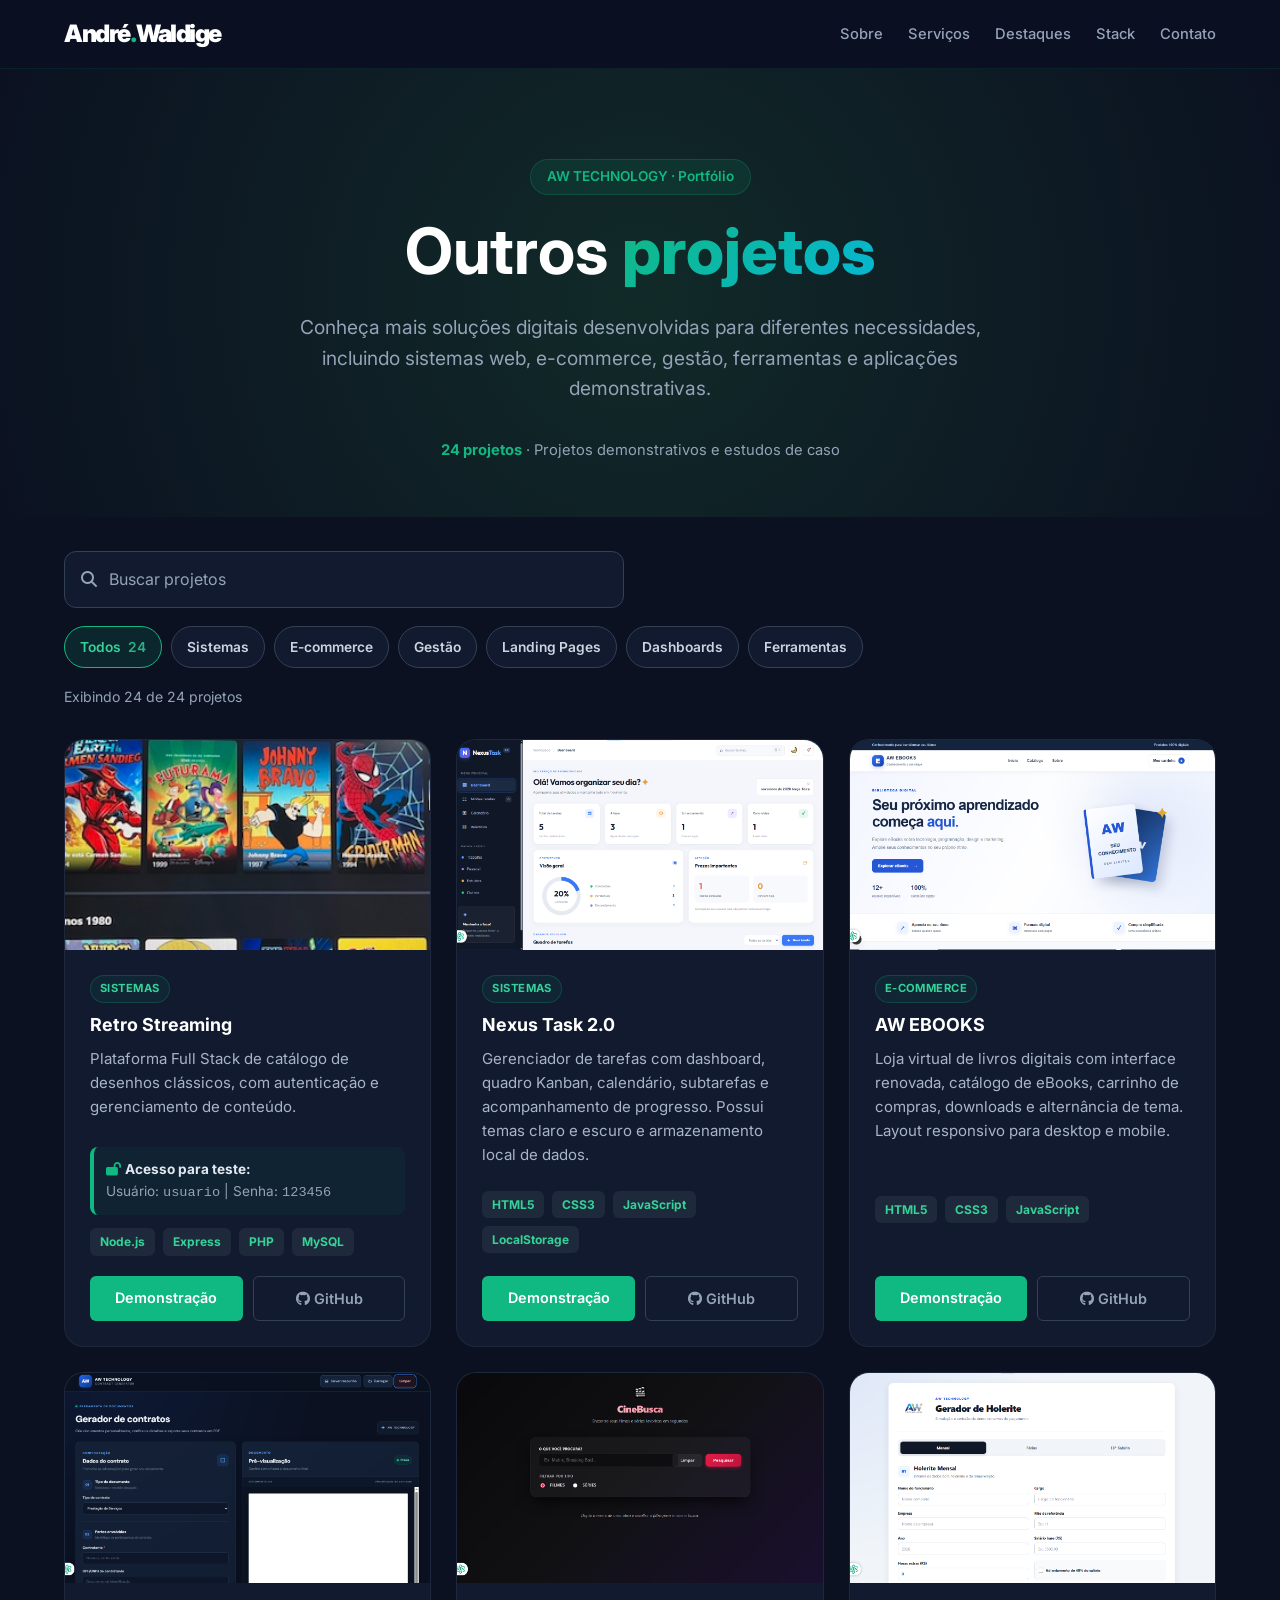
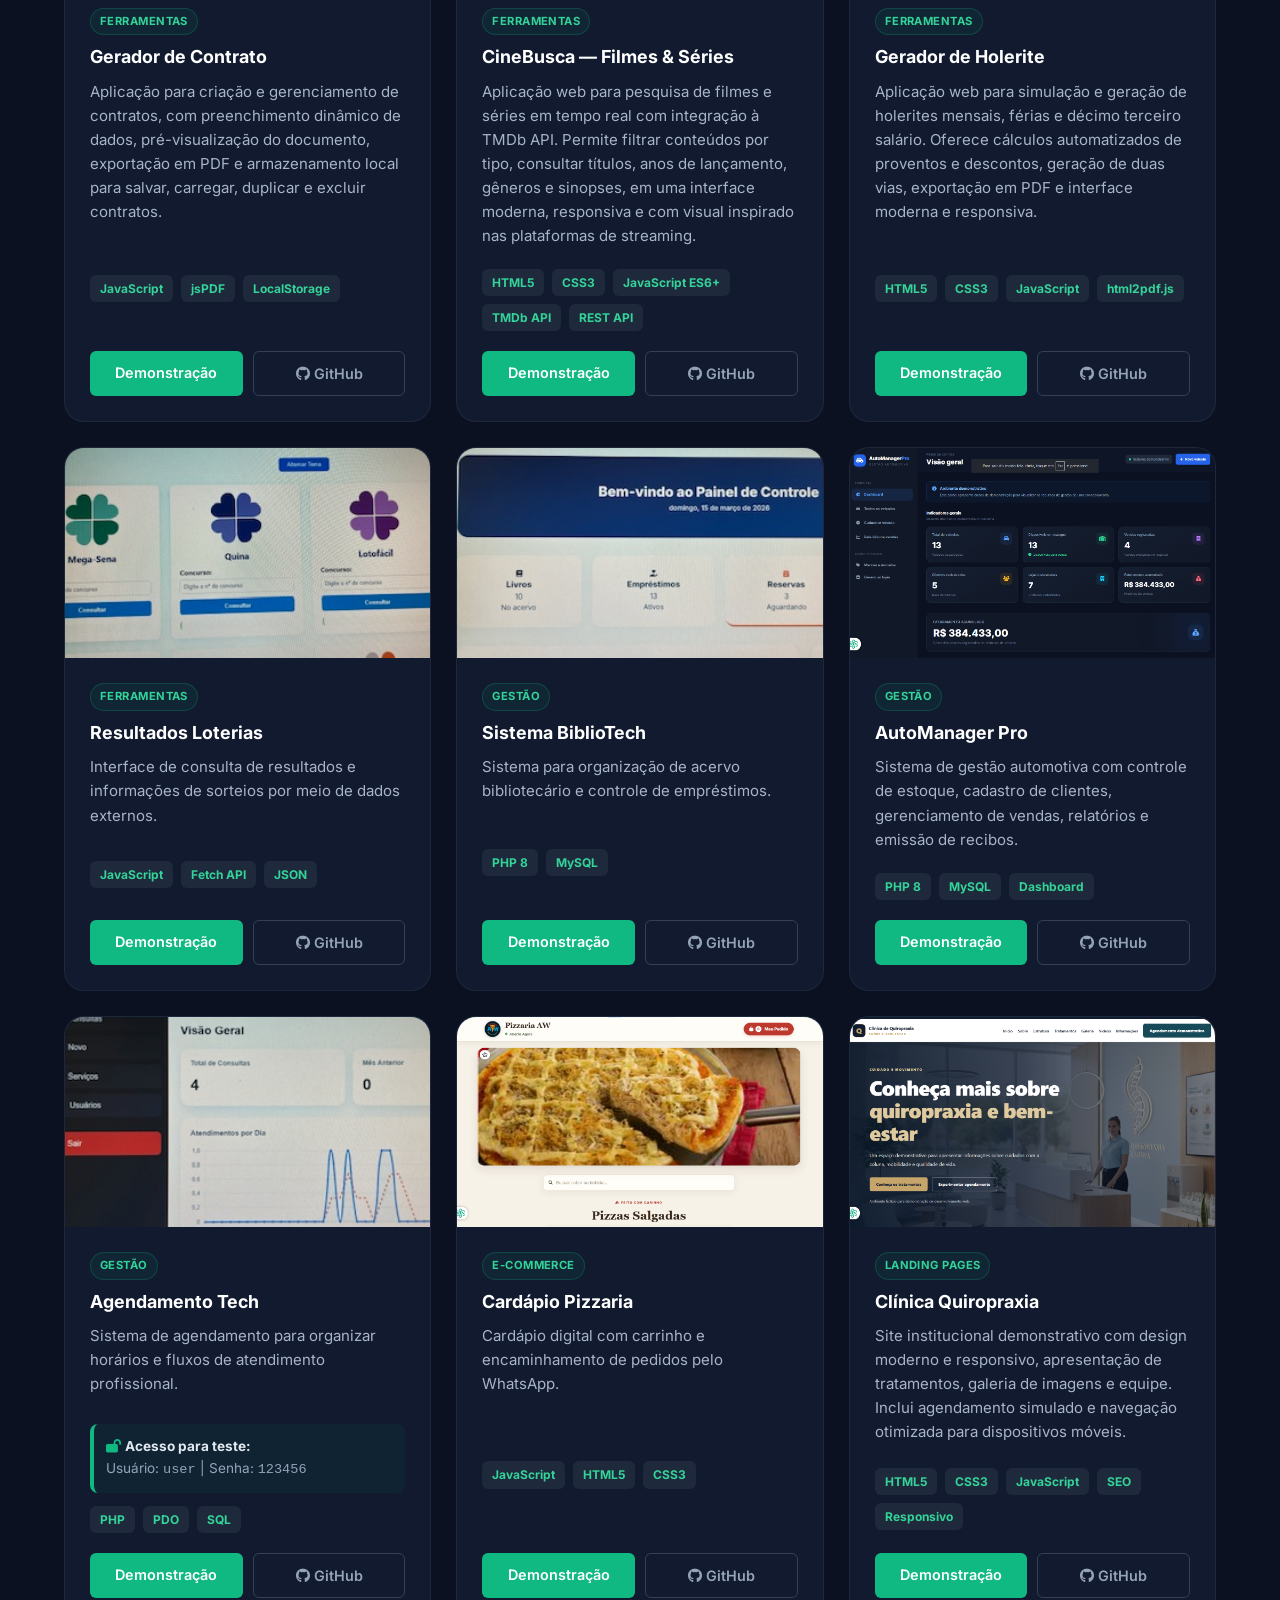
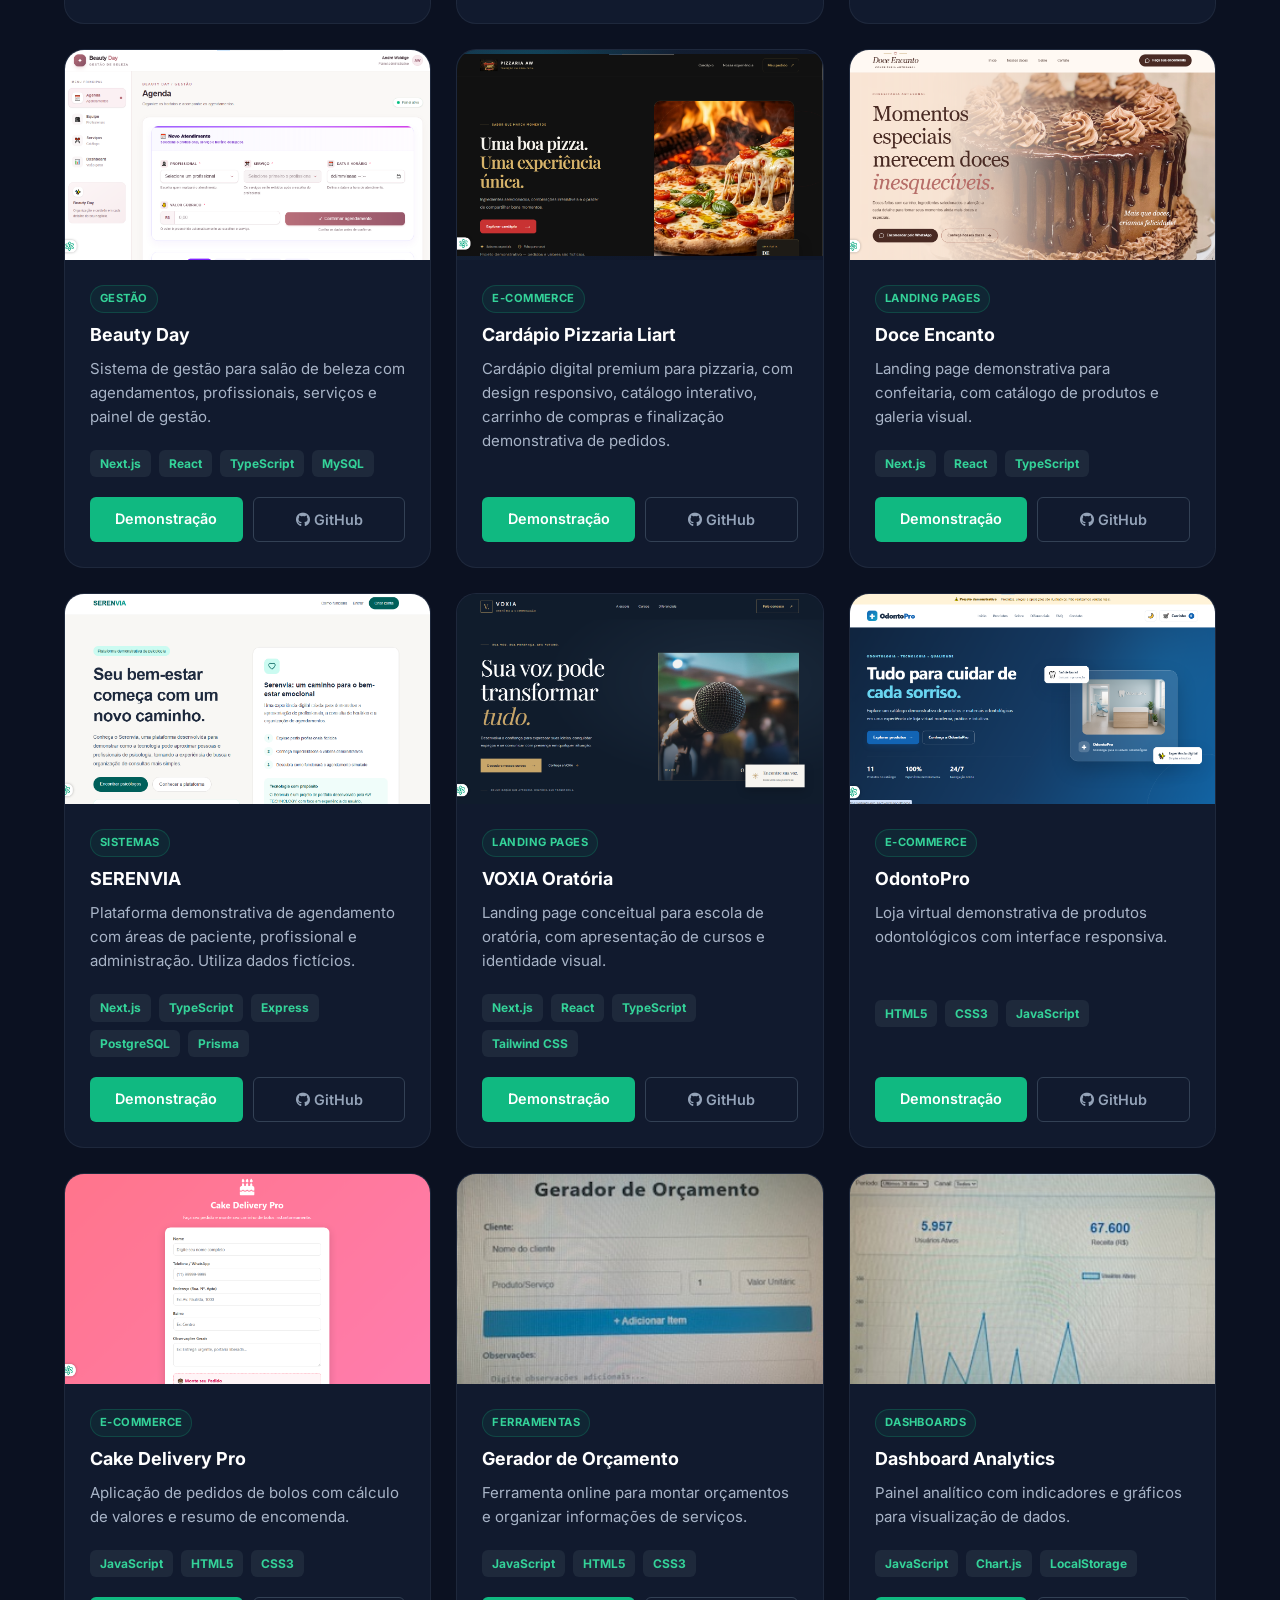
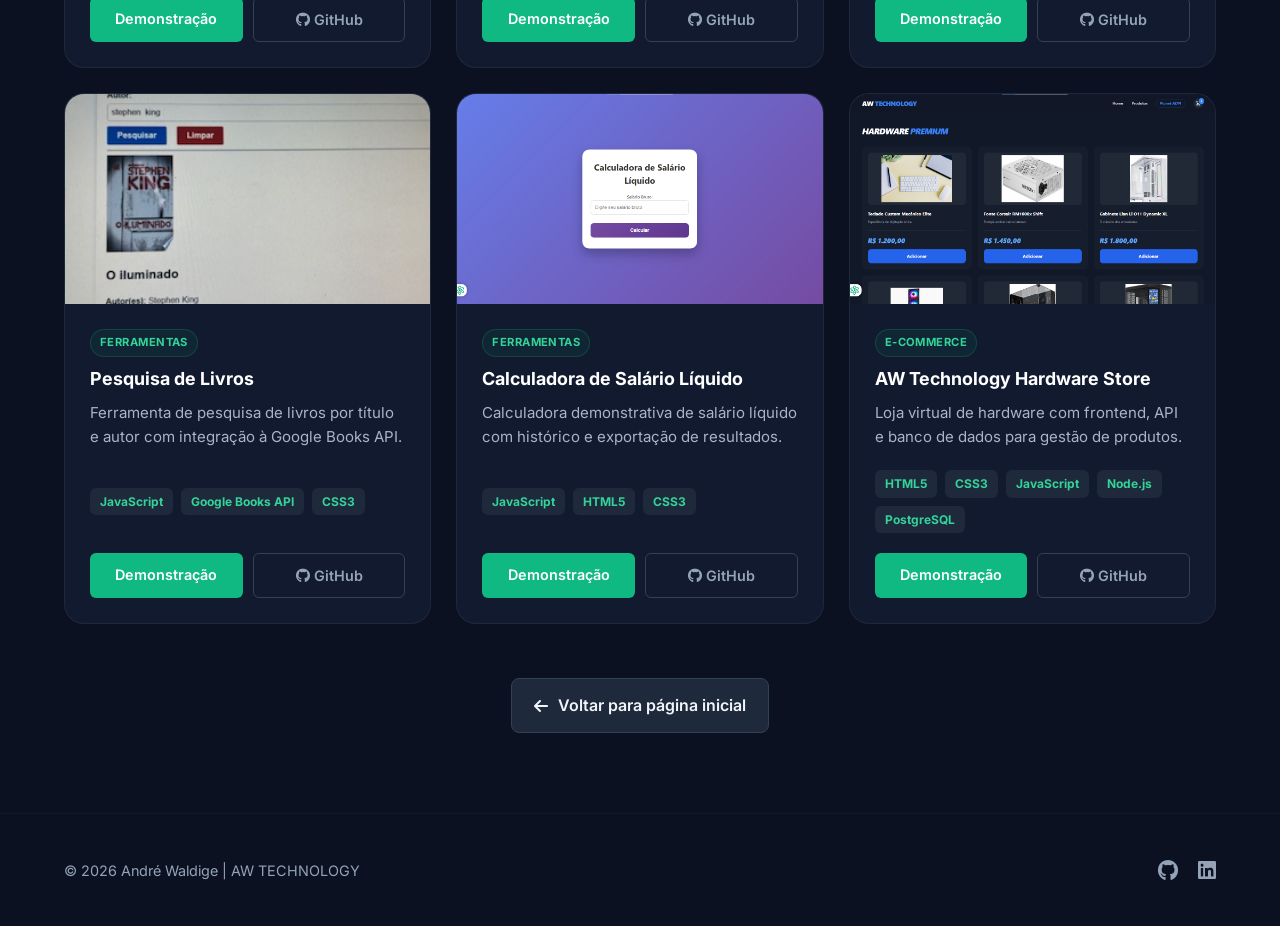
==== commit 73abefd9: "Update projetos.html" ====
--- a/projetos.html
+++ b/projetos.html
@@ -422,53 +422,59 @@
 </article>
 
 
-                    <!-- 05 - FILMES E SÉRIES -->
-                    <article class="card-projeto project-card reveal" data-category="ferramentas">
-
-                        <img
-                            src="img/filmes%26series.jpeg"
-                            alt="Captura de tela do projeto Filmes e Séries"
-                            width="640"
-                            height="360"
-                            loading="lazy"
-                            decoding="async"
-                        >
-
-                        <div class="conteudo-projeto">
-                            <span class="project-category">Ferramentas</span>
-
-                            <h3>Filmes &amp; Séries</h3>
-
-                            <p>
-                                Aplicação de pesquisa de filmes e séries
-                                com consulta de dados por API.
-                            </p>
-
-                            <div class="tecnologias">
-                                <span>JavaScript</span>
-                                <span>REST API</span>
-                                <span>CSS3</span>
-                            </div>
-
-                            <div class="botoes-projeto">
-                                <a
-                                    href="https://pesquisa-de-filmes-e-serie.vercel.app/"
-                                    target="_blank"
-                                    rel="noopener noreferrer"
-                                    class="btn-card-p"
-                                >Demonstração</a>
-
-                                <a
-                                    href="https://github.com/awaldige/Pesquisa-de-filmes-e-serie"
-                                    target="_blank"
-                                    rel="noopener noreferrer"
-                                    class="btn-card-s"
-                                >
-                                    <i class="fab fa-github" aria-hidden="true"></i> GitHub
-                                </a>
-                            </div>
-                        </div>
-                    </article>
+                   
+<!-- 05 - CINEBUSCA: FILMES E SÉRIES -->
+<article class="card-projeto project-card reveal" data-category="ferramentas">
+
+    <img
+        src="img/filmes%26series.jpeg"
+        alt="Captura de tela da aplicação CineBusca — Pesquisa de Filmes e Séries"
+        width="640"
+        height="360"
+        loading="lazy"
+        decoding="async"
+    >
+
+    <div class="conteudo-projeto">
+        <span class="project-category">Ferramentas</span>
+
+        <h3>CineBusca — Filmes &amp; Séries</h3>
+
+        <p>
+            Aplicação web para pesquisa de filmes e séries em tempo real
+            com integração à TMDb API. Permite filtrar conteúdos por tipo,
+            consultar títulos, anos de lançamento, gêneros e sinopses,
+            em uma interface moderna, responsiva e com visual inspirado
+            nas plataformas de streaming.
+        </p>
+
+        <div class="tecnologias">
+            <span>HTML5</span>
+            <span>CSS3</span>
+            <span>JavaScript ES6+</span>
+            <span>TMDb API</span>
+            <span>REST API</span>
+        </div>
+
+        <div class="botoes-projeto">
+            <a
+                href="https://pesquisa-de-filmes-e-serie.vercel.app/"
+                target="_blank"
+                rel="noopener noreferrer"
+                class="btn-card-p"
+            >Demonstração</a>
+
+            <a
+                href="https://github.com/awaldige/Pesquisa-de-filmes-e-serie"
+                target="_blank"
+                rel="noopener noreferrer"
+                class="btn-card-s"
+            >
+                <i class="fab fa-github" aria-hidden="true"></i> GitHub
+            </a>
+        </div>
+    </div>
+</article>
 
                    
 <!-- 06 - GERADOR DE HOLERITE -->
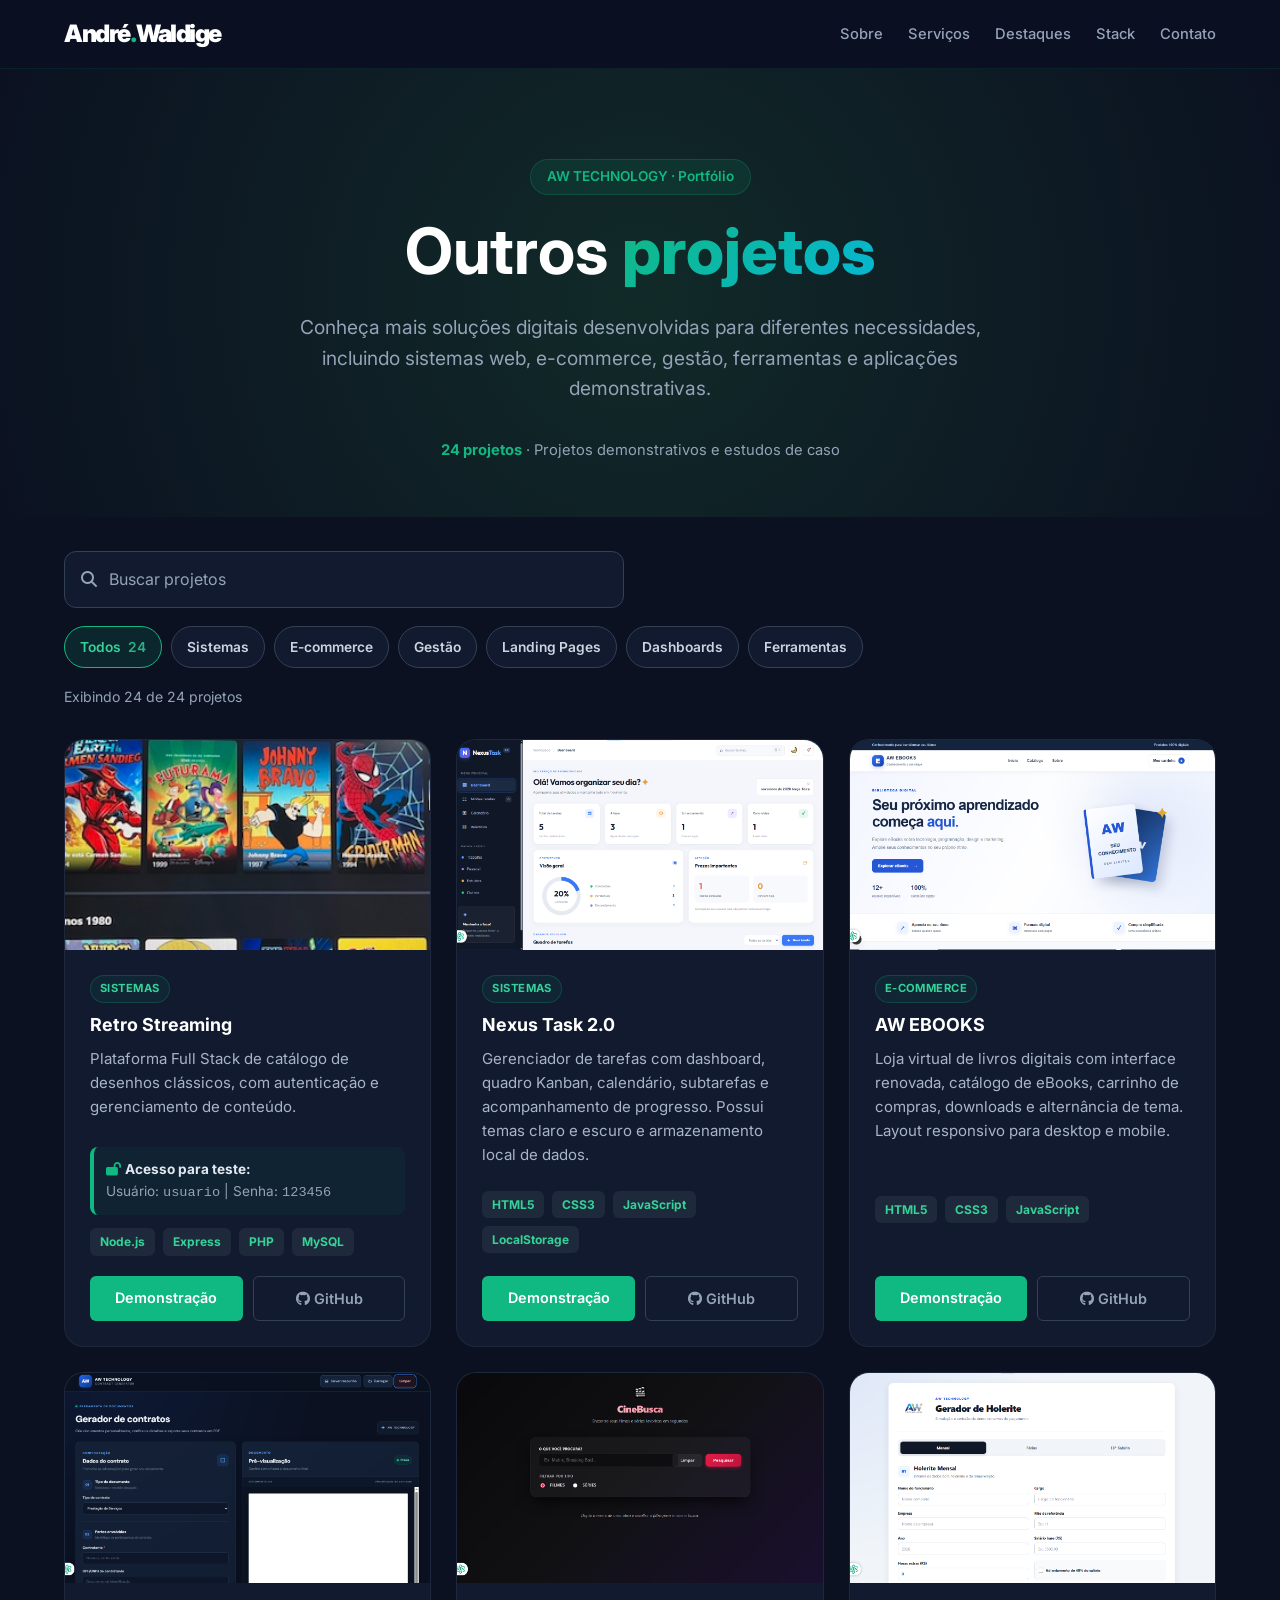
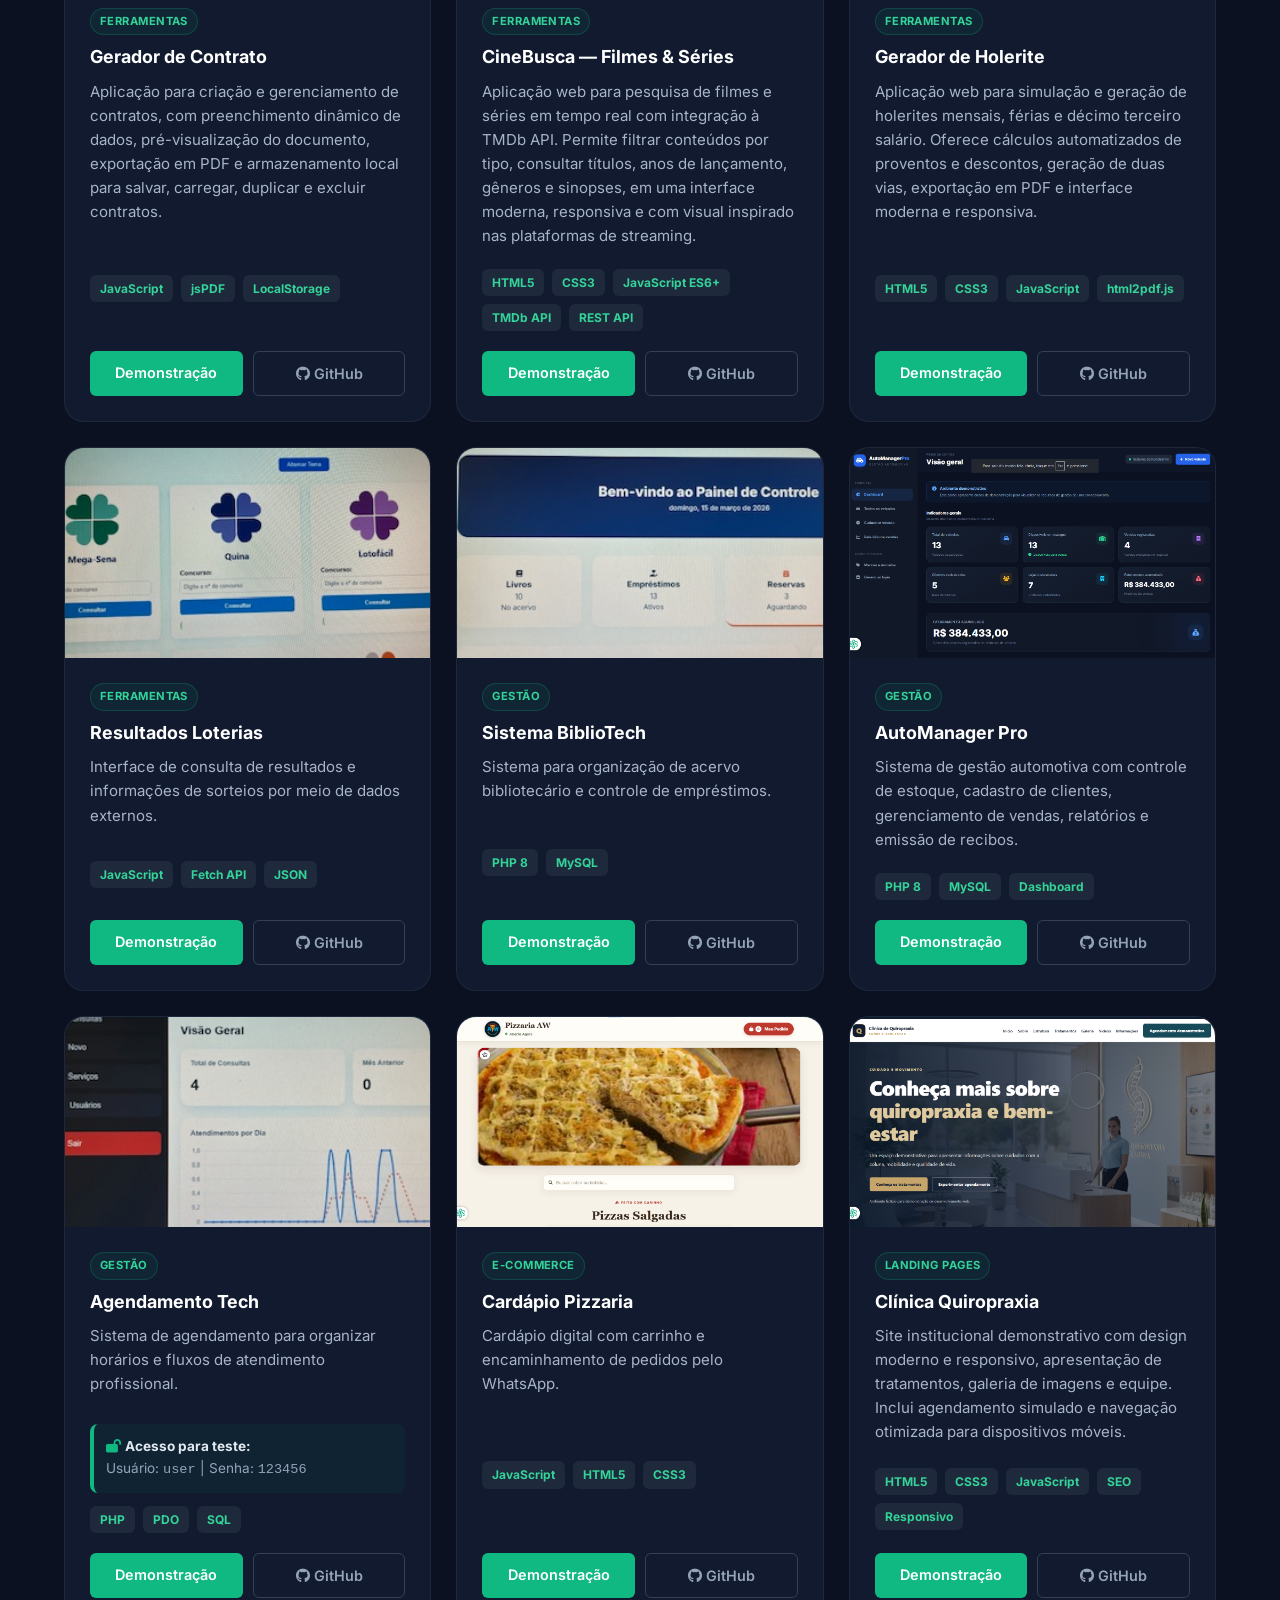
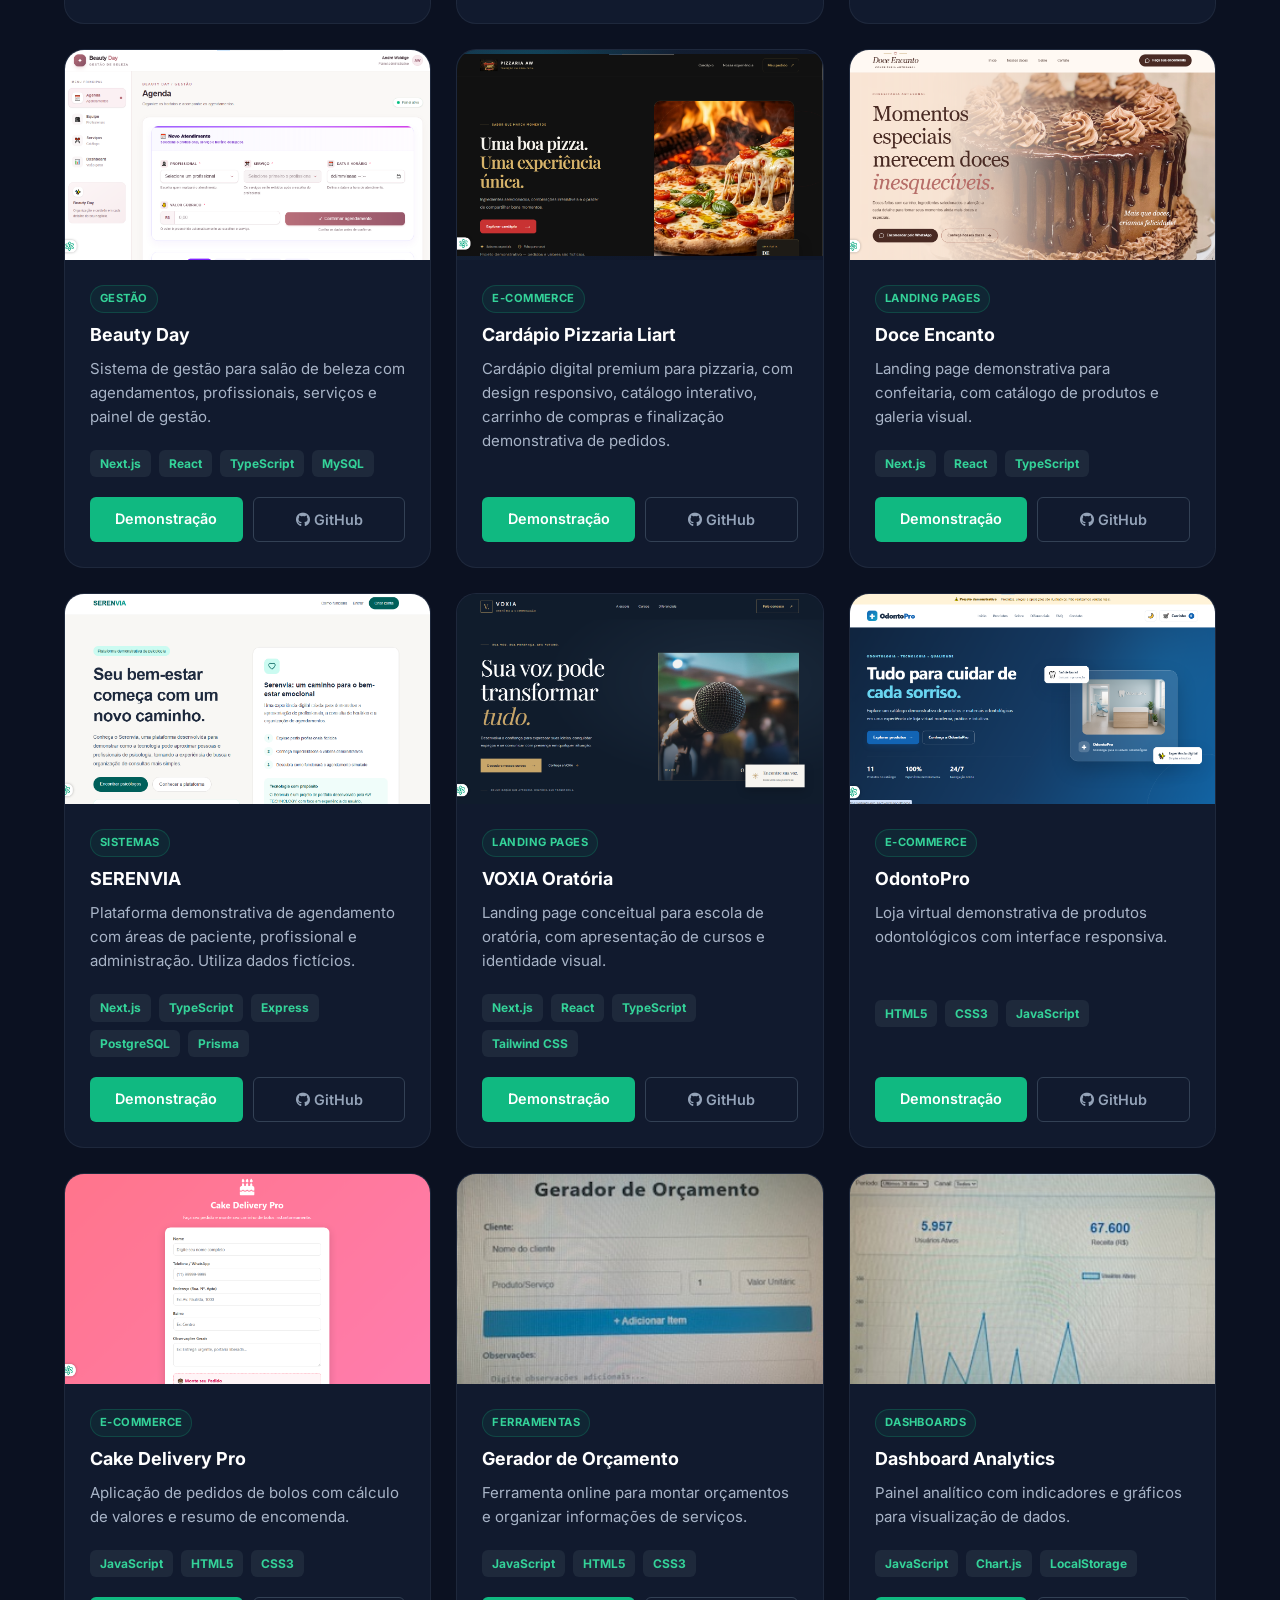
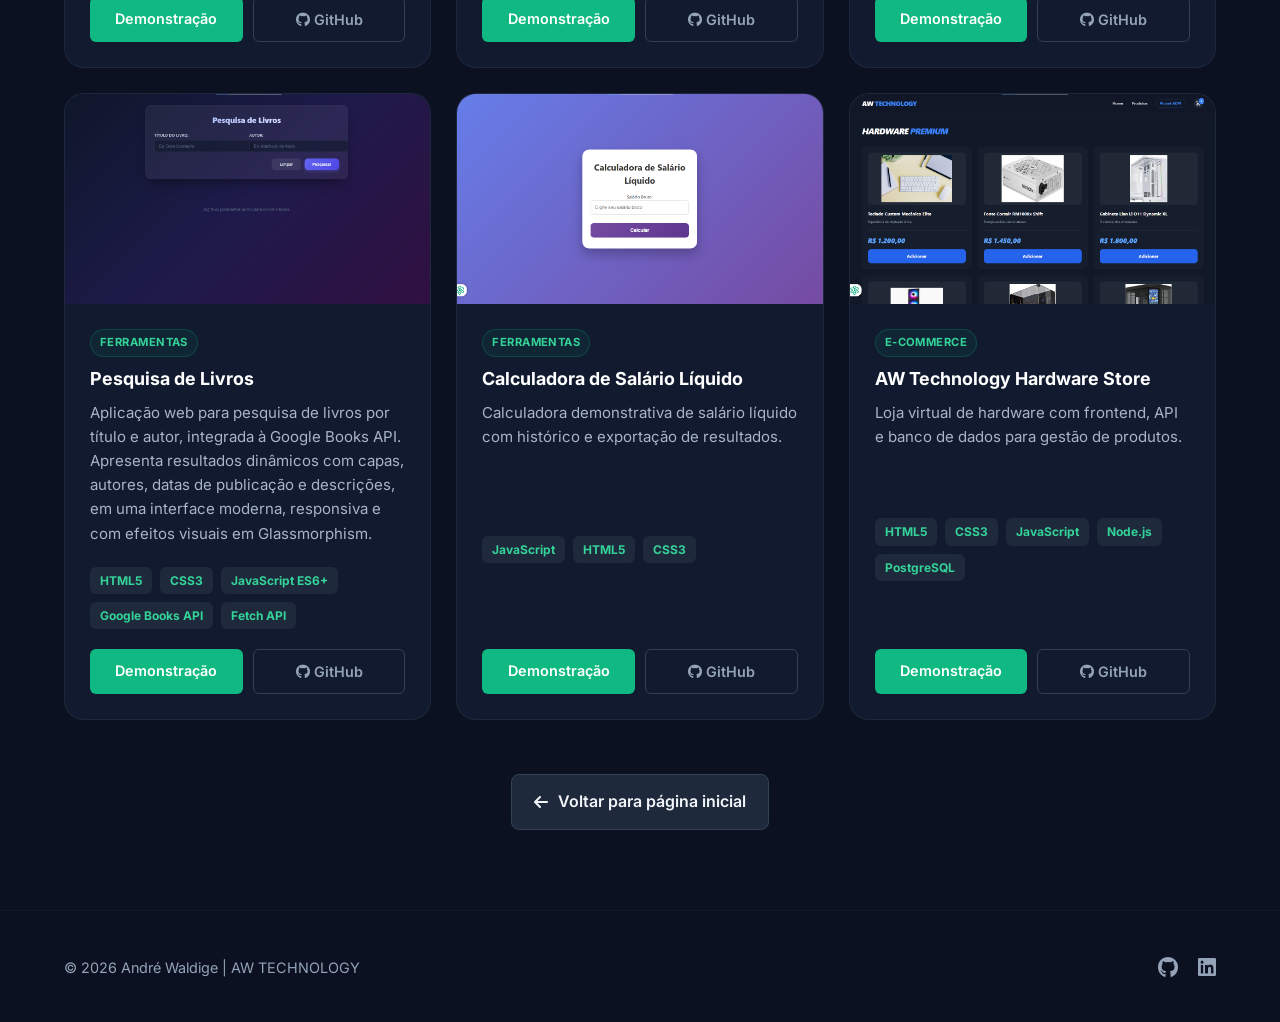
==== commit 67f3c16d: "Update projetos.html" ====
--- a/projetos.html
+++ b/projetos.html
@@ -1263,54 +1263,58 @@
                         </div>
                     </article>
 
-                    <!-- 22 - PESQUISA DE LIVROS -->
-                    <article class="card-projeto project-card reveal" data-category="ferramentas">
-
-                        <img
-                            src="img/pesquisa-livros.jpg"
-                            alt="Captura de tela do projeto Pesquisa de Livros"
-                            width="640"
-                            height="360"
-                            loading="lazy"
-                            decoding="async"
-                        >
-
-                        <div class="conteudo-projeto">
-                            <span class="project-category">Ferramentas</span>
-
-                            <h3>Pesquisa de Livros</h3>
-
-                            <p>
-                                Ferramenta de pesquisa de livros por título e autor
-                                com integração à Google Books API.
-                            </p>
-
-                            <div class="tecnologias">
-                                <span>JavaScript</span>
-                                <span>Google Books API</span>
-                                <span>CSS3</span>
-                            </div>
-
-                            <div class="botoes-projeto">
-                                <a
-                                    href="https://pesquisa-de-livros.vercel.app/"
-                                    target="_blank"
-                                    rel="noopener noreferrer"
-                                    class="btn-card-p"
-                                >Demonstração</a>
-
-                                <a
-                                    href="https://github.com/awaldige/Pesquisa-de-Livros"
-                                    target="_blank"
-                                    rel="noopener noreferrer"
-                                    class="btn-card-s"
-                                >
-                                    <i class="fab fa-github" aria-hidden="true"></i> GitHub
-                                </a>
-                            </div>
-                        </div>
-                    </article>
-
+                   <!-- 22 - PESQUISA DE LIVROS -->
+<article class="card-projeto project-card reveal" data-category="ferramentas">
+
+    <img
+        src="img/pesquisa-livros.jpg"
+        alt="Captura de tela da aplicação Pesquisa de Livros"
+        width="640"
+        height="360"
+        loading="lazy"
+        decoding="async"
+    >
+
+    <div class="conteudo-projeto">
+        <span class="project-category">Ferramentas</span>
+
+        <h3>Pesquisa de Livros</h3>
+
+        <p>
+            Aplicação web para pesquisa de livros por título e autor,
+            integrada à Google Books API. Apresenta resultados dinâmicos
+            com capas, autores, datas de publicação e descrições,
+            em uma interface moderna, responsiva e com efeitos
+            visuais em Glassmorphism.
+        </p>
+
+        <div class="tecnologias">
+            <span>HTML5</span>
+            <span>CSS3</span>
+            <span>JavaScript ES6+</span>
+            <span>Google Books API</span>
+            <span>Fetch API</span>
+        </div>
+
+        <div class="botoes-projeto">
+            <a
+                href="https://pesquisa-de-livros.vercel.app/"
+                target="_blank"
+                rel="noopener noreferrer"
+                class="btn-card-p"
+            >Demonstração</a>
+
+            <a
+                href="https://github.com/awaldige/Pesquisa-de-Livros"
+                target="_blank"
+                rel="noopener noreferrer"
+                class="btn-card-s"
+            >
+                <i class="fab fa-github" aria-hidden="true"></i> GitHub
+            </a>
+        </div>
+    </div>
+</article>
                     <!-- 23 - CALCULADORA DE SALÁRIO LÍQUIDO -->
                     <article class="card-projeto project-card reveal" data-category="ferramentas">
 
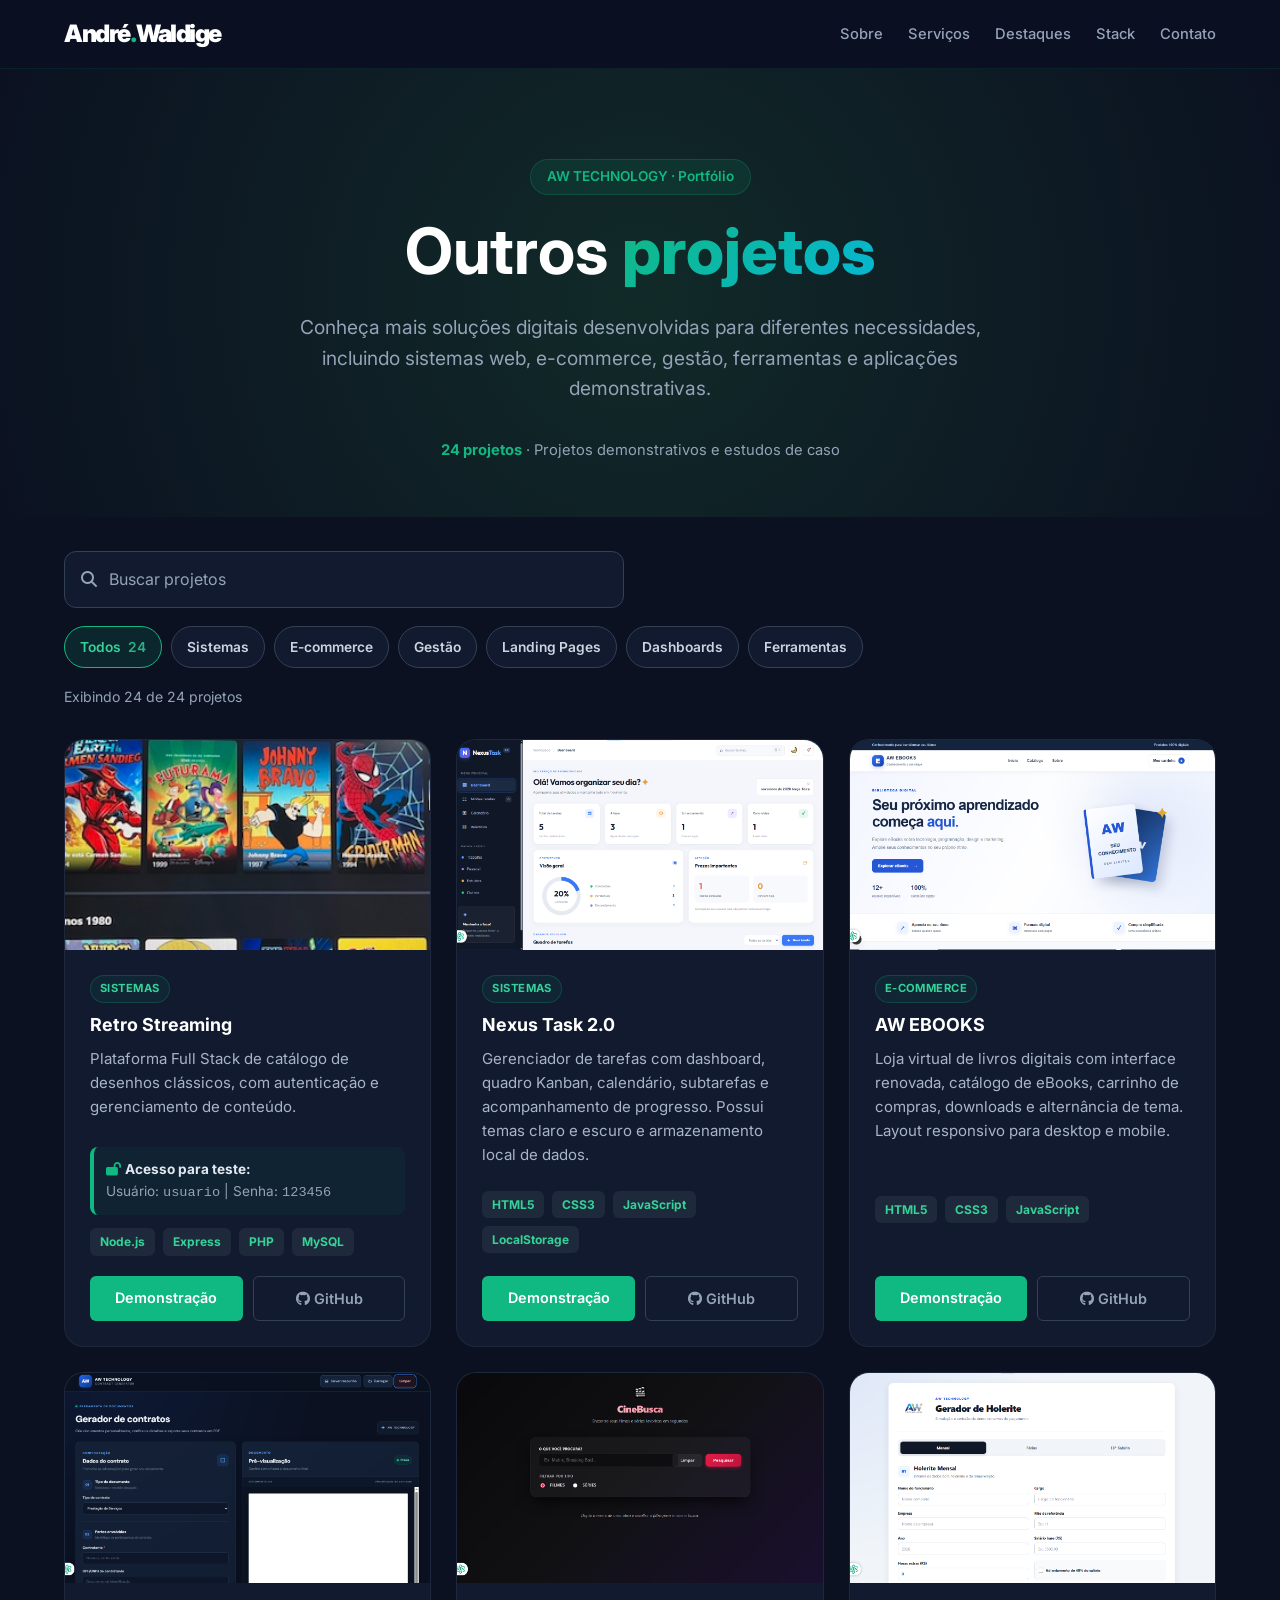
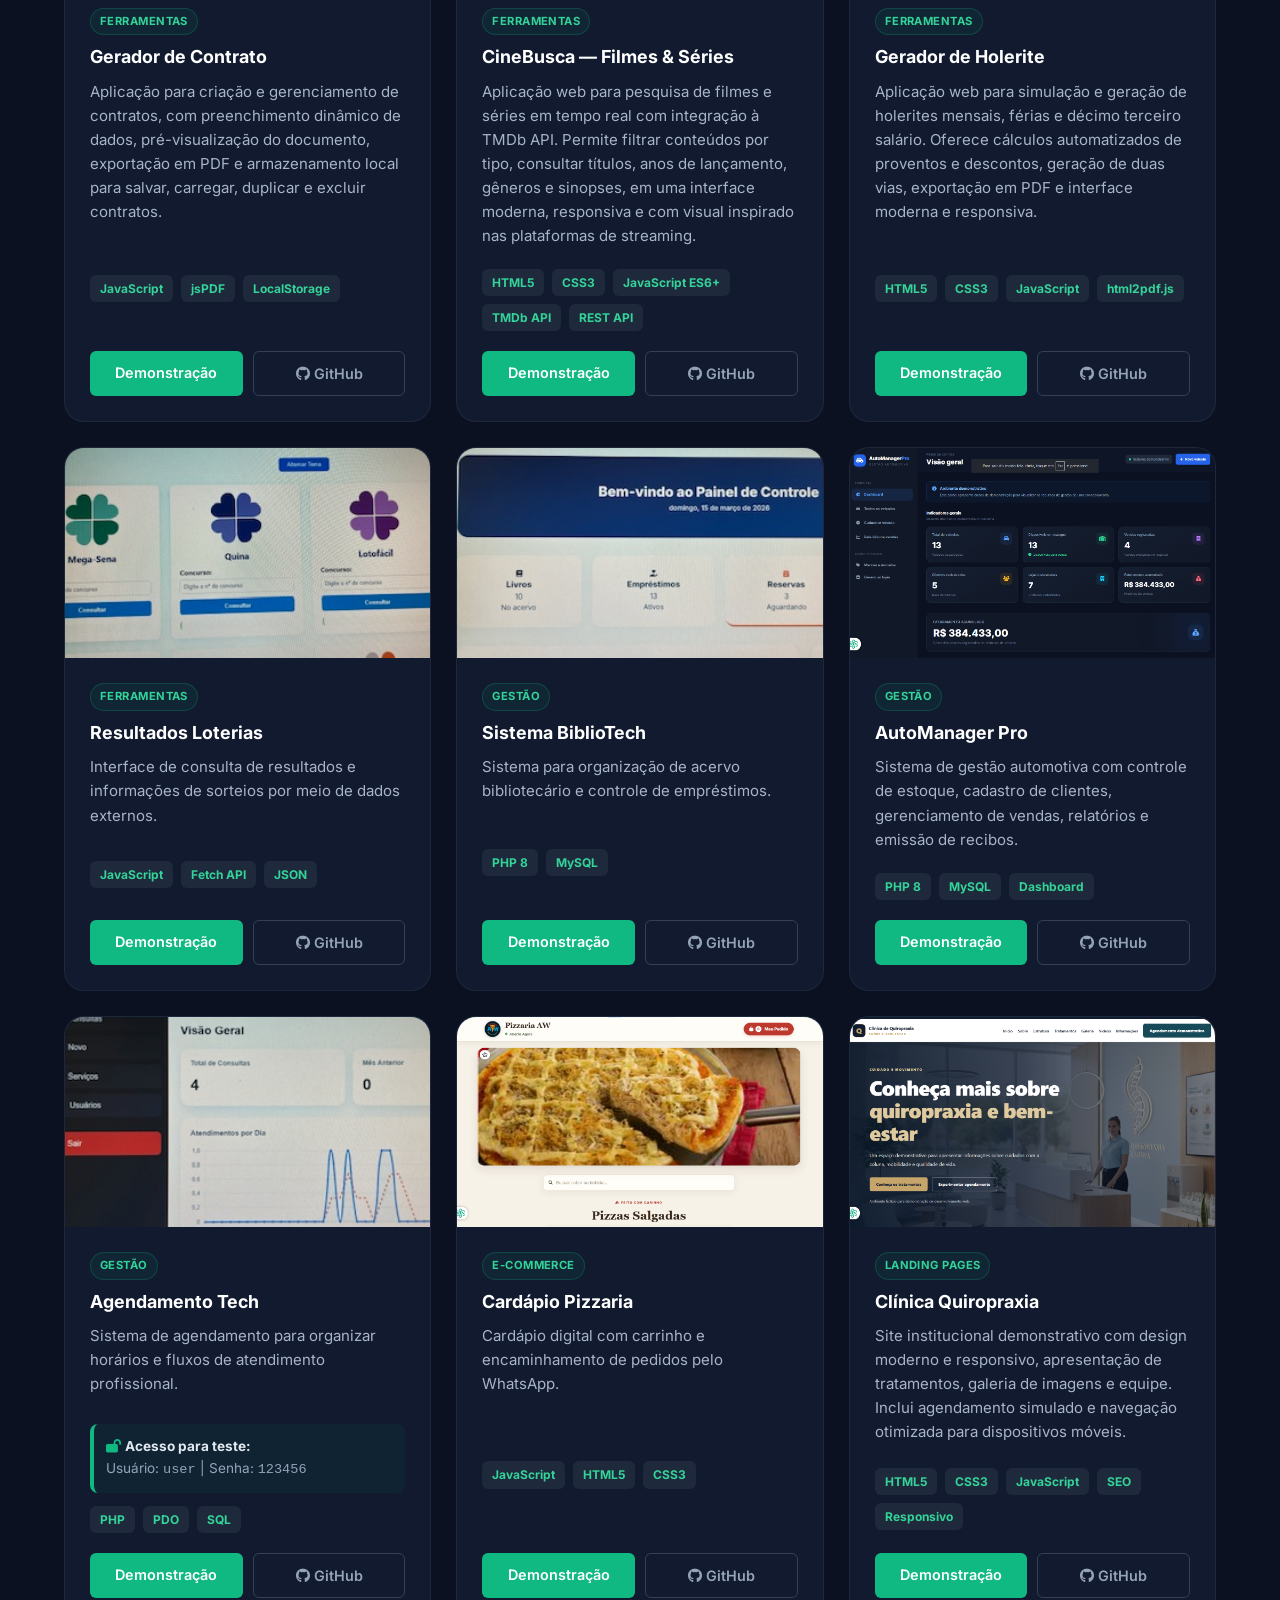
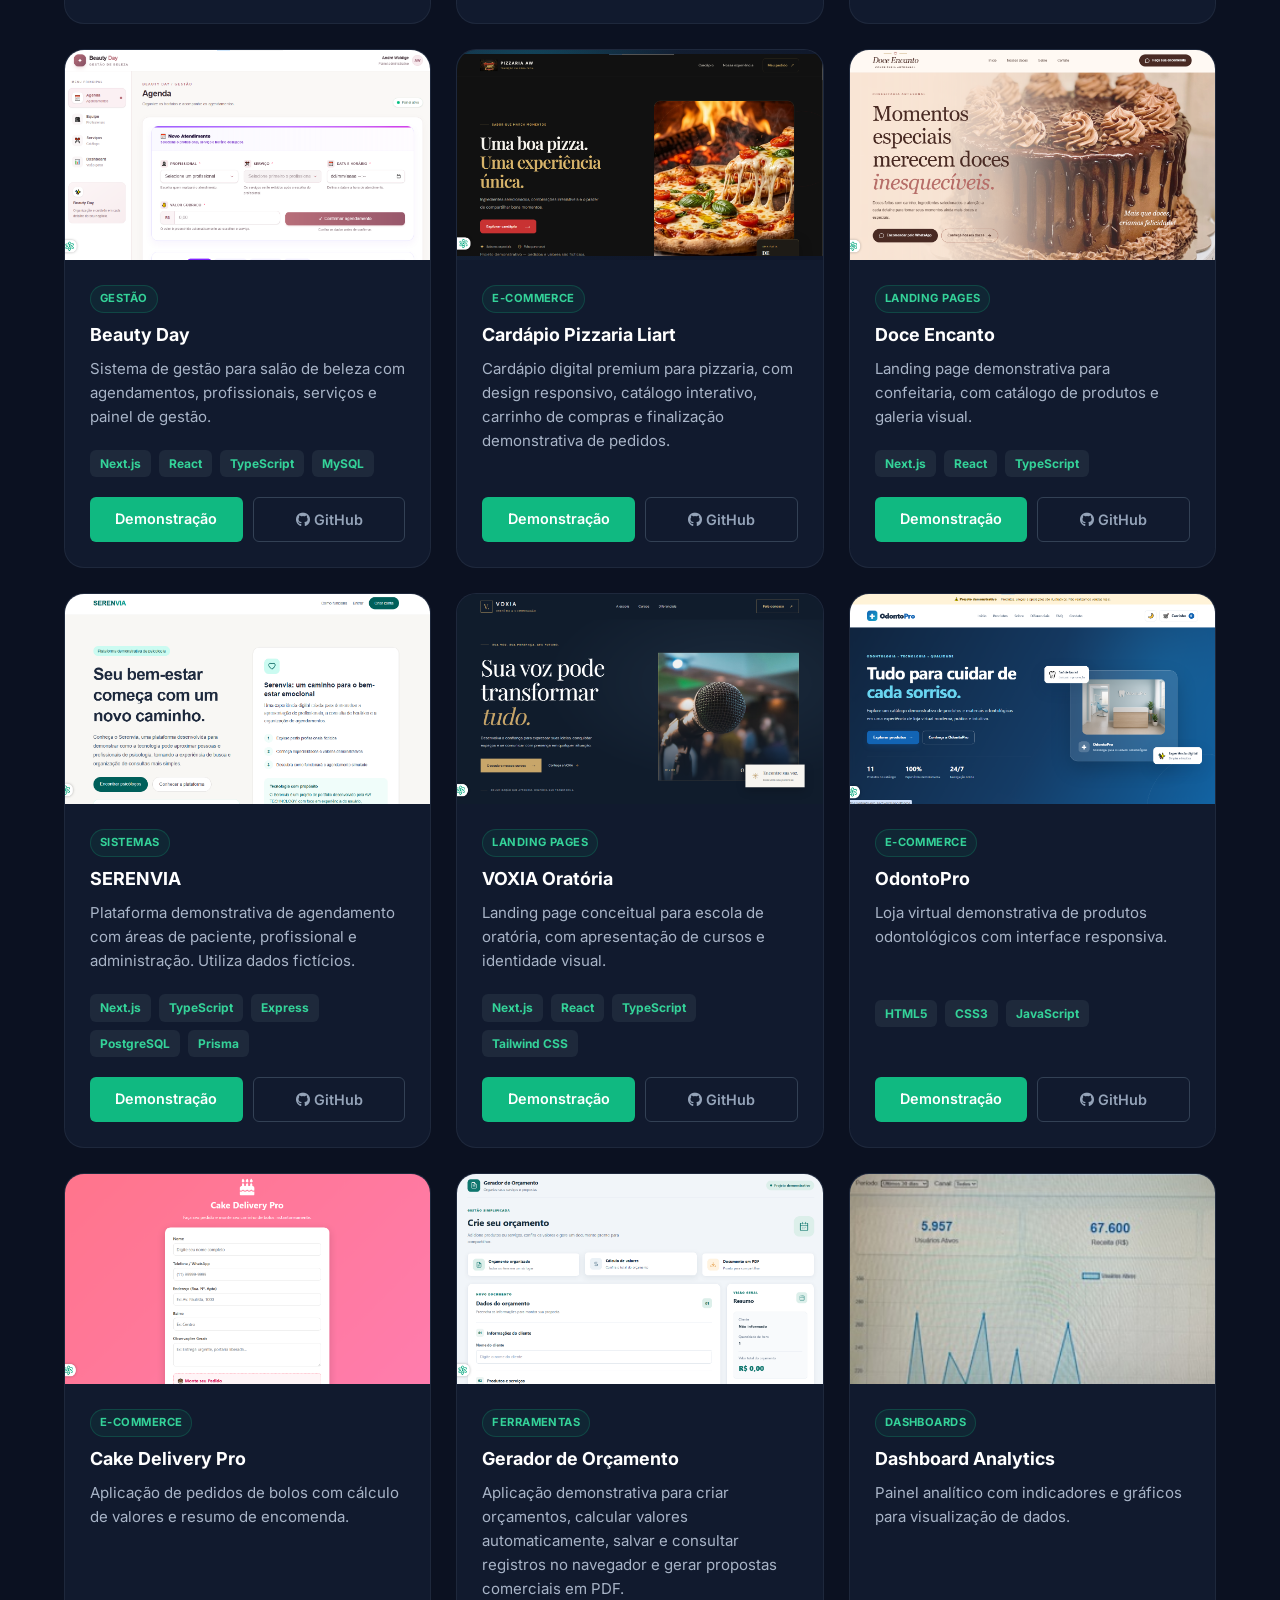
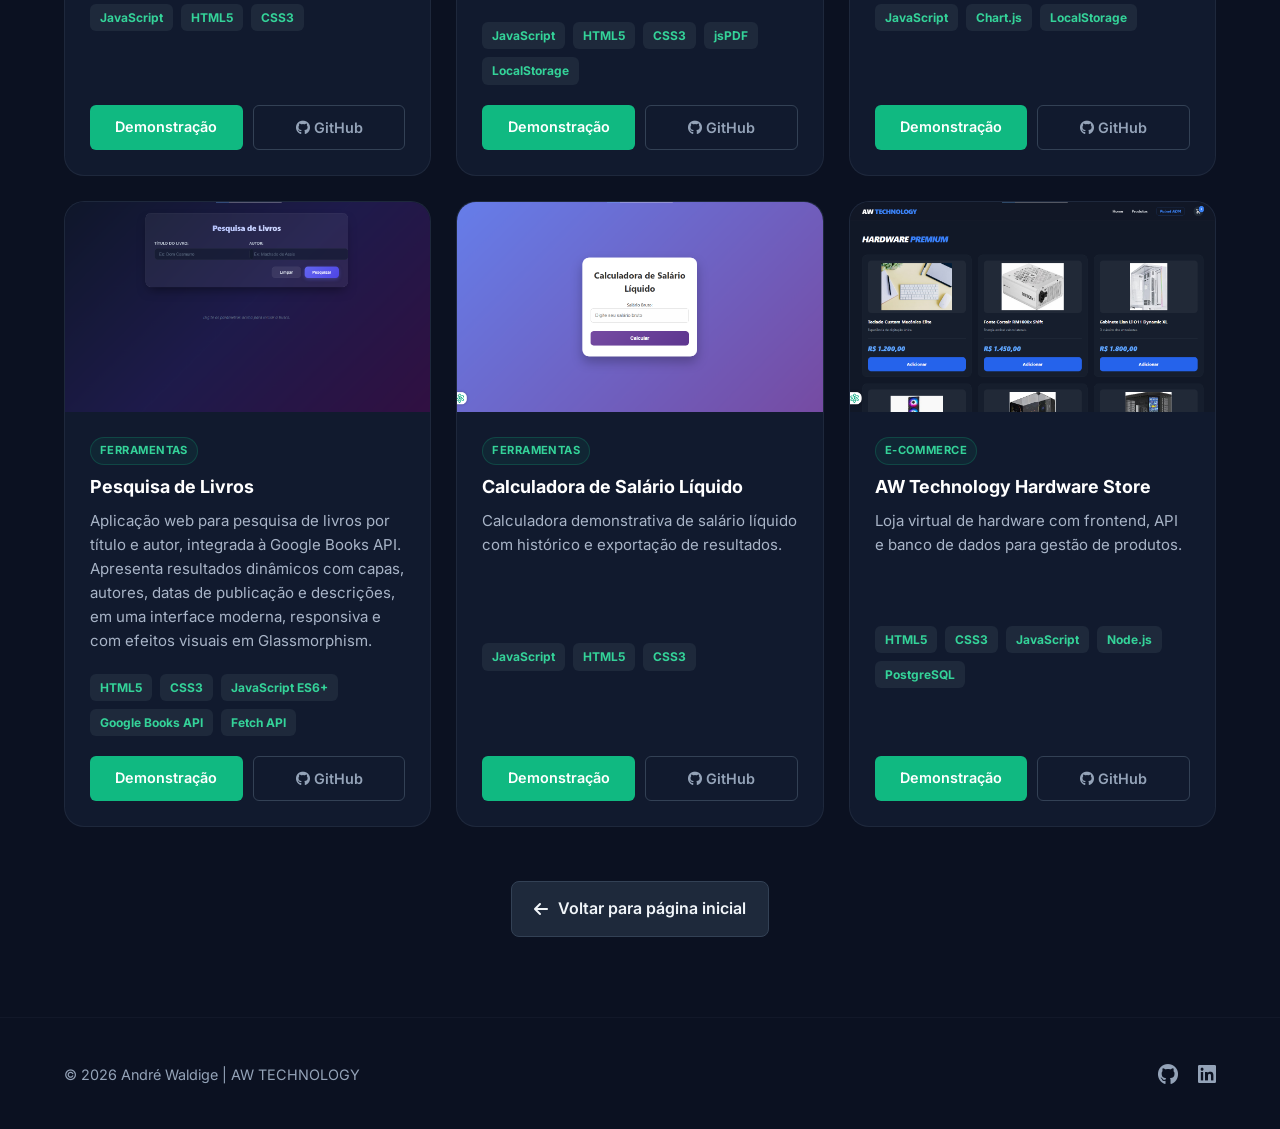
==== commit 64313c63: "Revise 'Gerador de Orçamento' project information Updated project details for 'Gerador de Orçamento'" ====
--- a/projetos.html
+++ b/projetos.html
@@ -1167,53 +1167,58 @@
                         </div>
                     </article>
 
-                    <!-- 20 - GERADOR DE ORÇAMENTO -->
-                    <article class="card-projeto project-card reveal" data-category="ferramentas">
-
-                        <img
-                            src="img/gerador-orcamento.jpg"
-                            alt="Captura de tela do projeto Gerador de Orçamento"
-                            width="640"
-                            height="360"
-                            loading="lazy"
-                            decoding="async"
-                        >
-
-                        <div class="conteudo-projeto">
-                            <span class="project-category">Ferramentas</span>
-
-                            <h3>Gerador de Orçamento</h3>
-
-                            <p>
-                                Ferramenta online para montar orçamentos
-                                e organizar informações de serviços.
-                            </p>
-
-                            <div class="tecnologias">
-                                <span>JavaScript</span>
-                                <span>HTML5</span>
-                                <span>CSS3</span>
-                            </div>
-
-                            <div class="botoes-projeto">
-                                <a
-                                    href="https://gerador-orcamento-two.vercel.app/"
-                                    target="_blank"
-                                    rel="noopener noreferrer"
-                                    class="btn-card-p"
-                                >Demonstração</a>
-
-                                <a
-                                    href="https://github.com/awaldige/gerador-orcamento"
-                                    target="_blank"
-                                    rel="noopener noreferrer"
-                                    class="btn-card-s"
-                                >
-                                    <i class="fab fa-github" aria-hidden="true"></i> GitHub
-                                </a>
-                            </div>
-                        </div>
-                    </article>
+                    
+<!-- 20 - GERADOR DE ORÇAMENTO -->
+<article class="card-projeto project-card reveal" data-category="ferramentas">
+
+    <img
+        src="img/gerador-orcamento.jpg"
+        alt="Captura de tela do projeto Gerador de Orçamento"
+        width="640"
+        height="360"
+        loading="lazy"
+        decoding="async"
+    >
+
+    <div class="conteudo-projeto">
+        <span class="project-category">Ferramentas</span>
+
+        <h3>Gerador de Orçamento</h3>
+
+        <p>
+            Aplicação demonstrativa para criar orçamentos,
+            calcular valores automaticamente, salvar e consultar
+            registros no navegador e gerar propostas comerciais em PDF.
+        </p>
+
+        <div class="tecnologias">
+            <span>JavaScript</span>
+            <span>HTML5</span>
+            <span>CSS3</span>
+            <span>jsPDF</span>
+            <span>LocalStorage</span>
+        </div>
+
+        <div class="botoes-projeto">
+            <a
+                href="https://gerador-orcamento-two.vercel.app/"
+                target="_blank"
+                rel="noopener noreferrer"
+                class="btn-card-p"
+            >Demonstração</a>
+
+            <a
+                href="https://github.com/awaldige/gerador-orcamento"
+                target="_blank"
+                rel="noopener noreferrer"
+                class="btn-card-s"
+            >
+                <i class="fab fa-github" aria-hidden="true"></i> GitHub
+            </a>
+        </div>
+    </div>
+</article>
+
 
                     <!-- 21 - DASHBOARD ANALYTICS -->
                     <article class="card-projeto project-card reveal" data-category="dashboard">
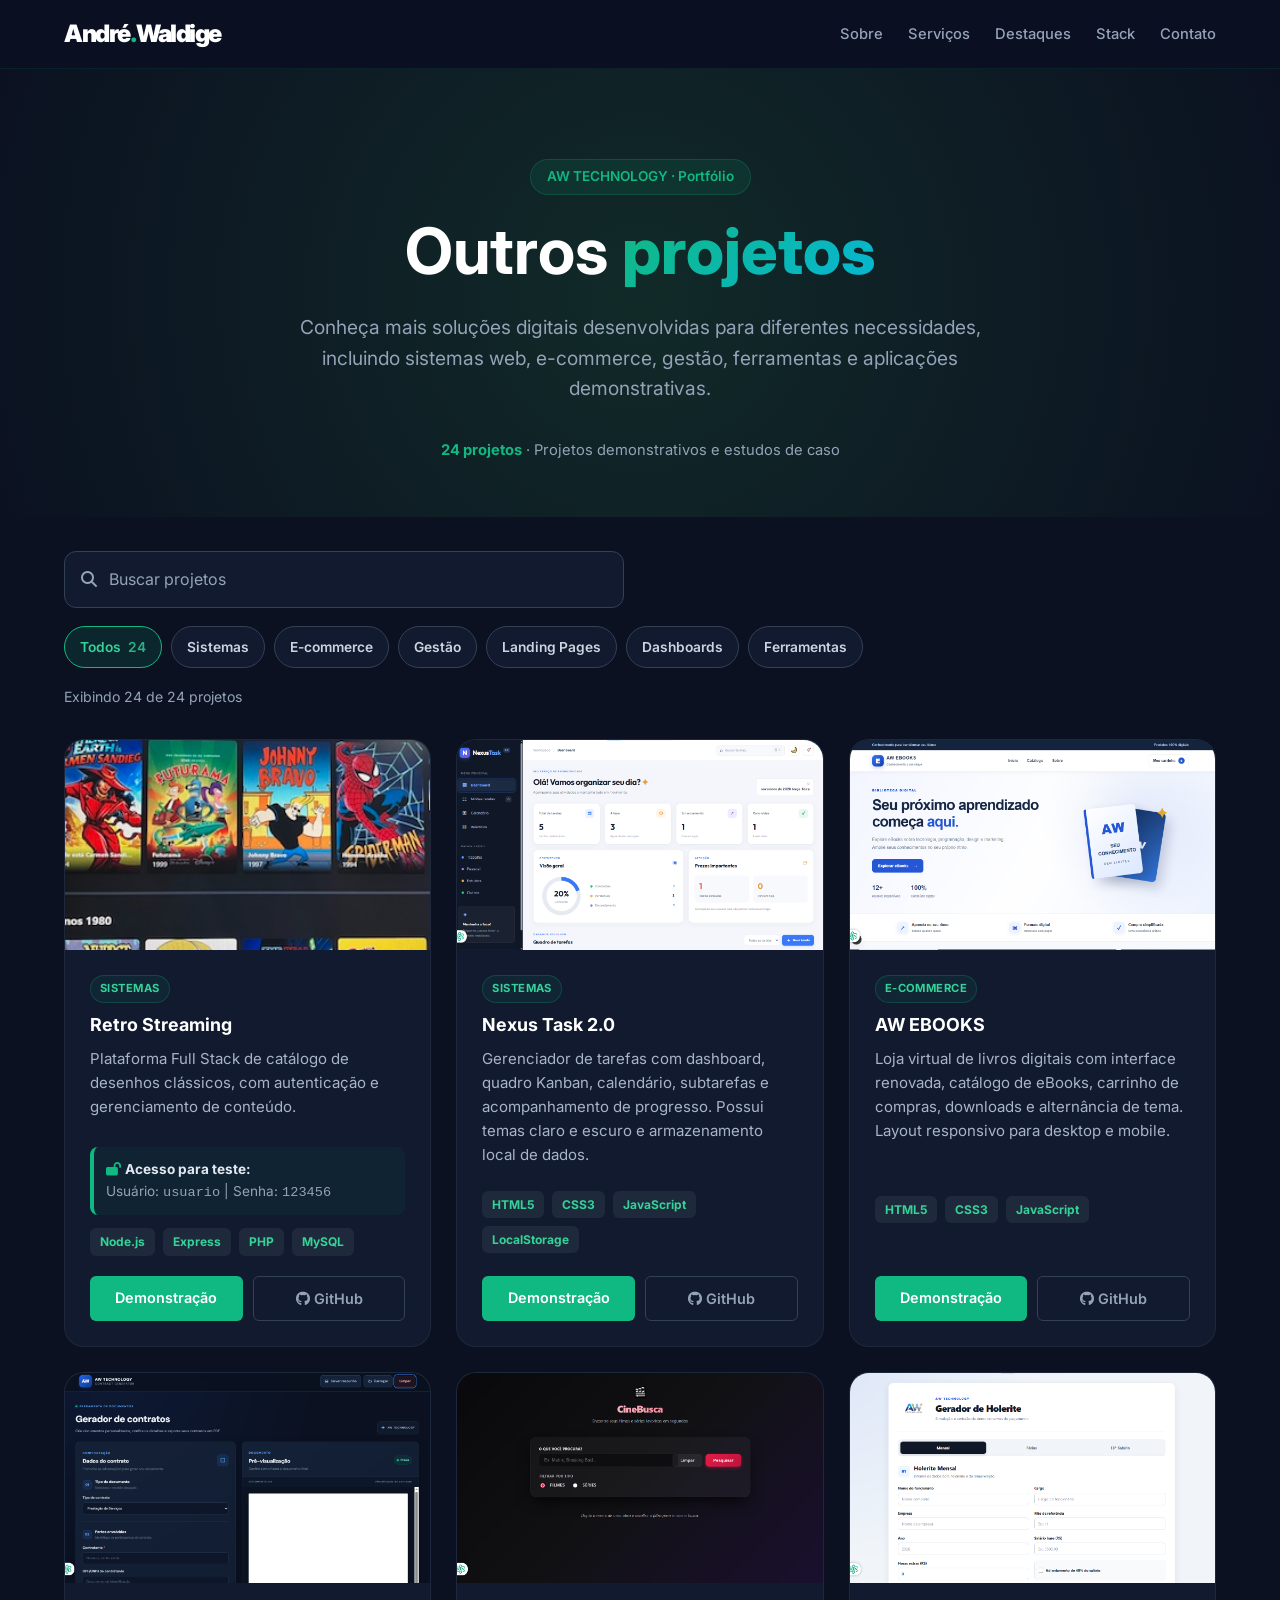
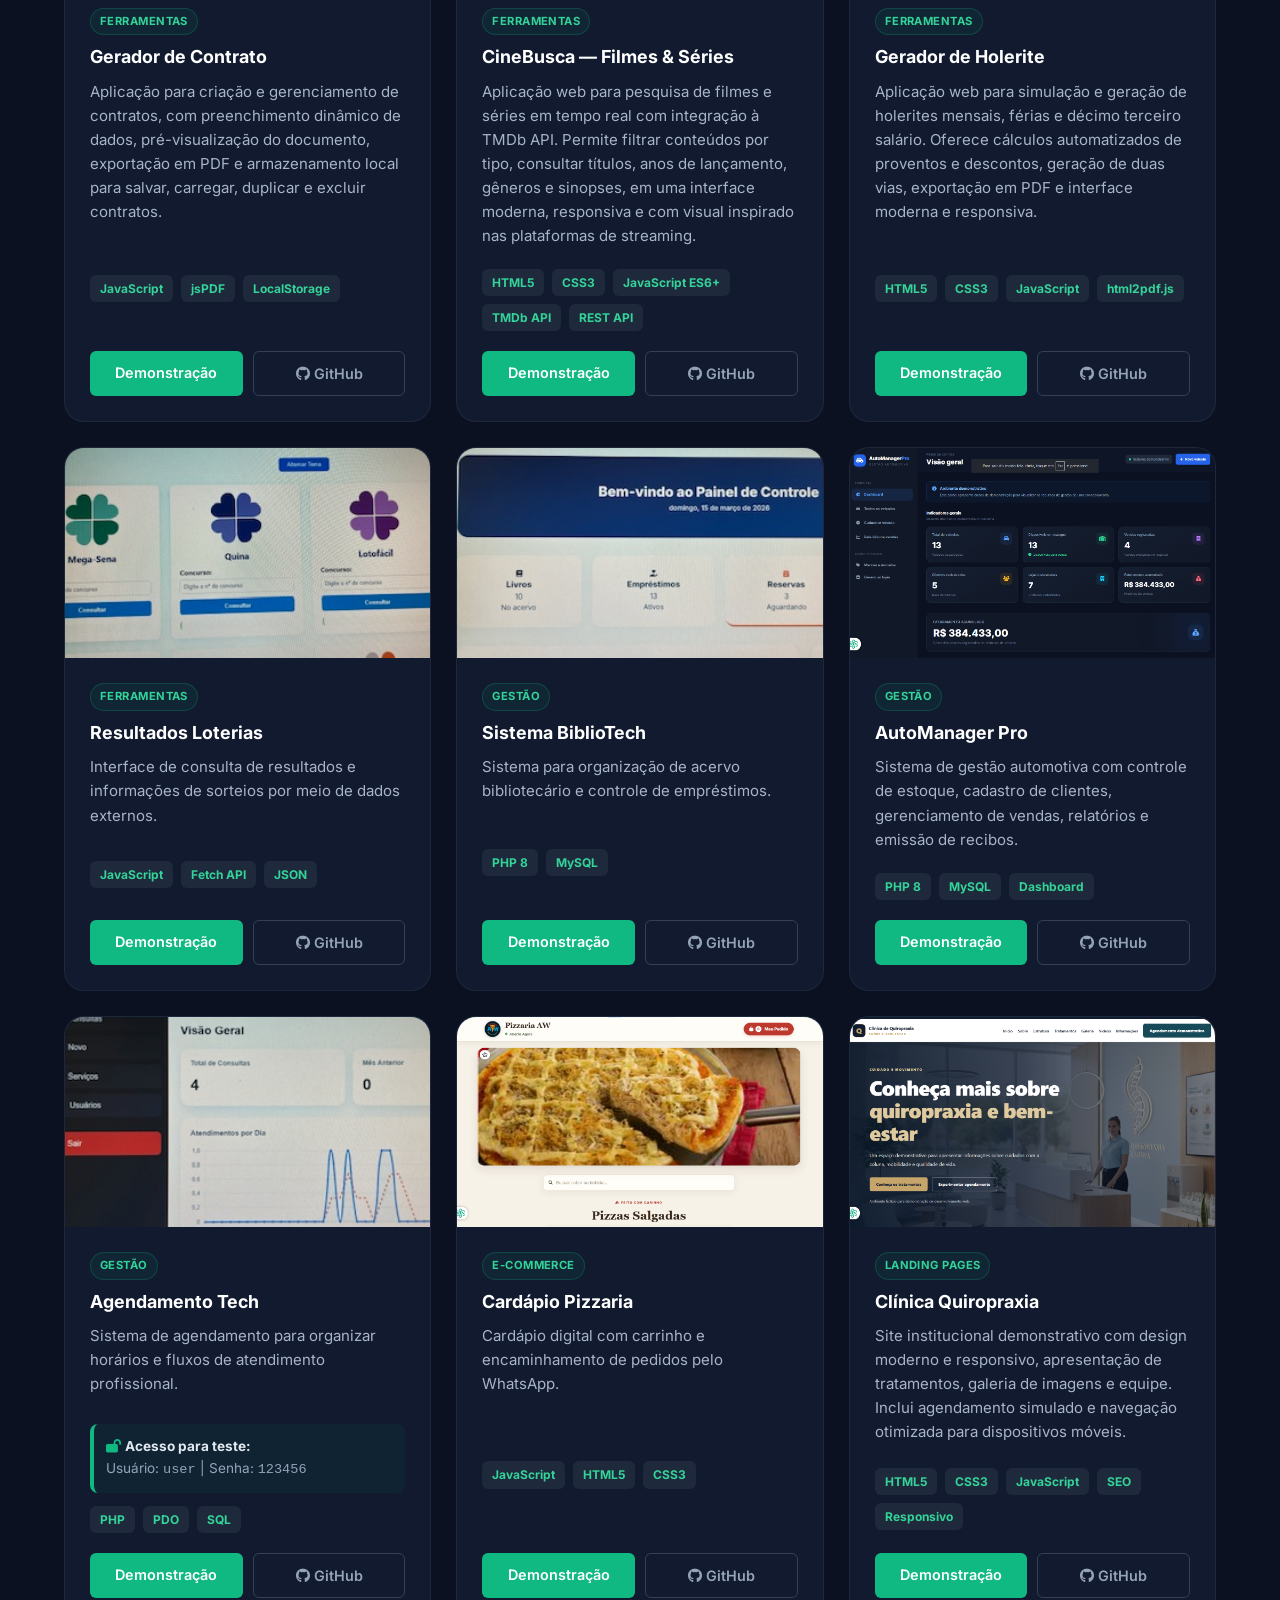
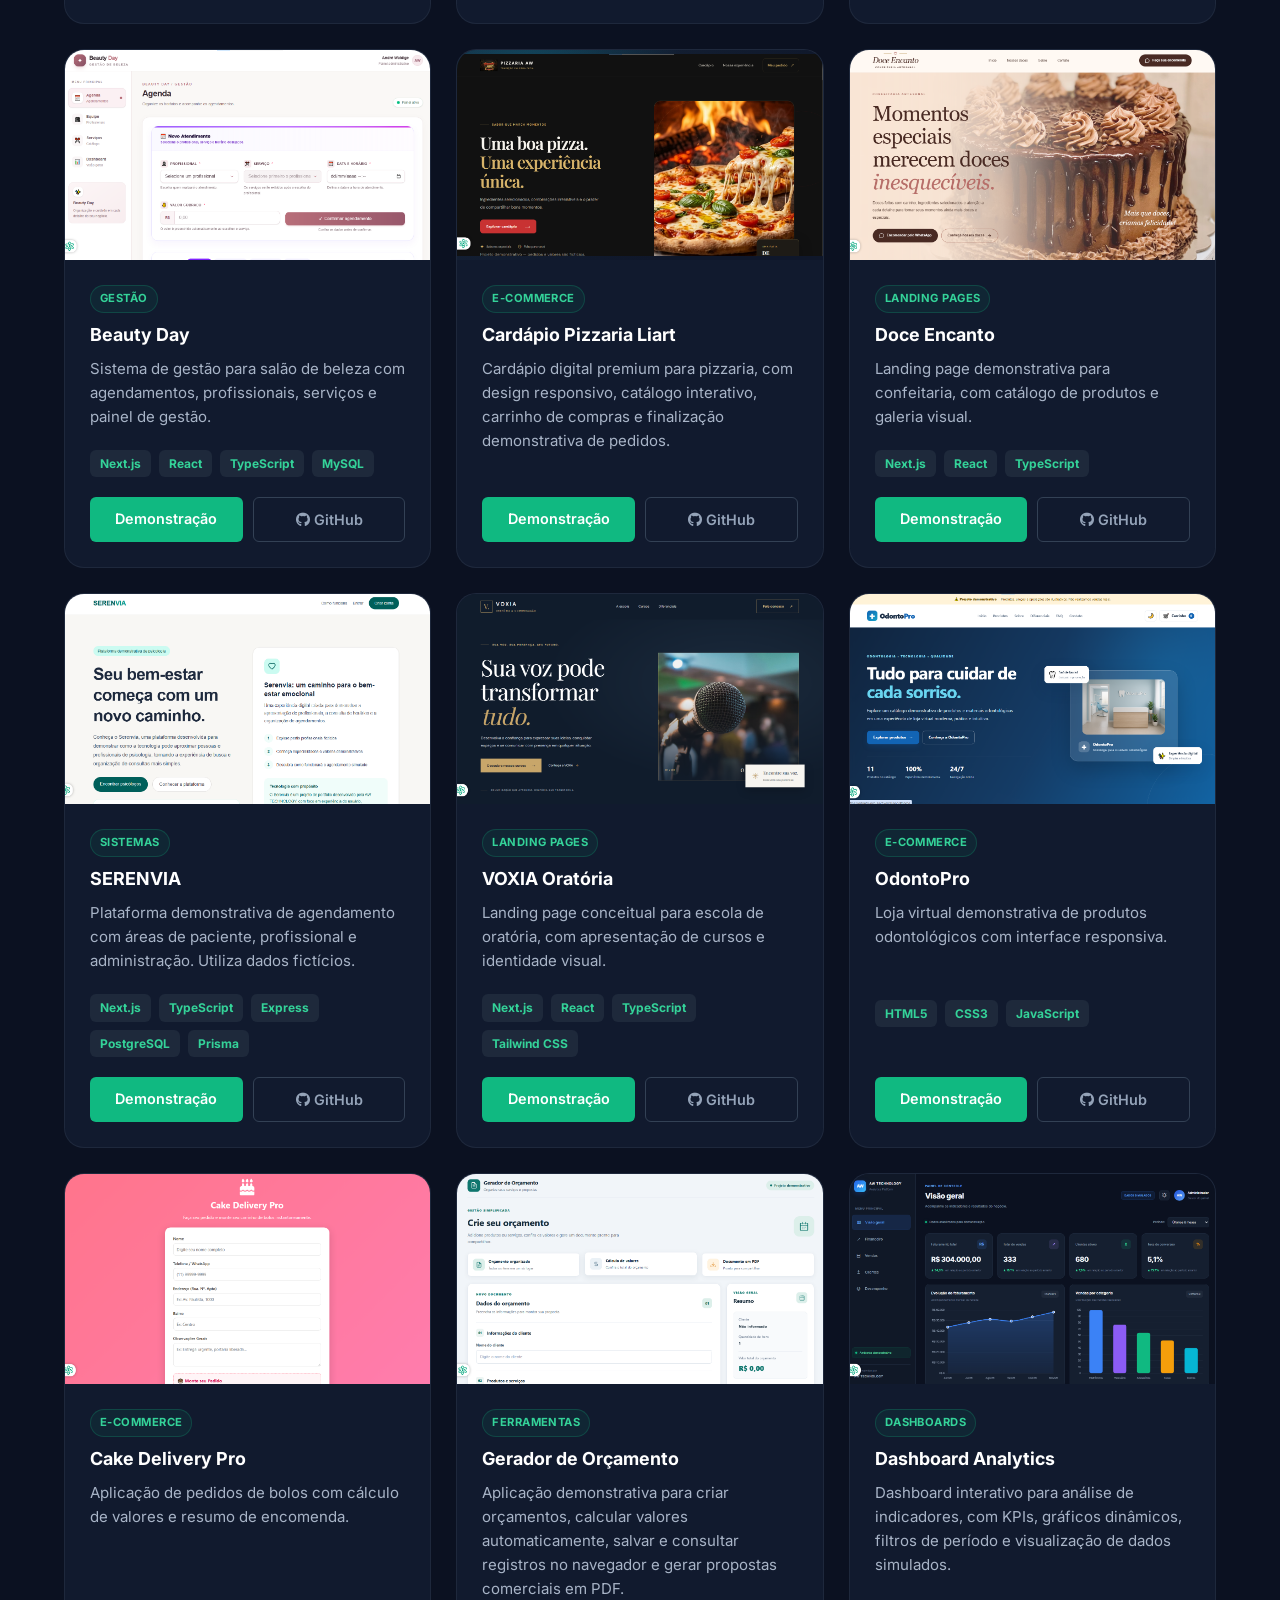
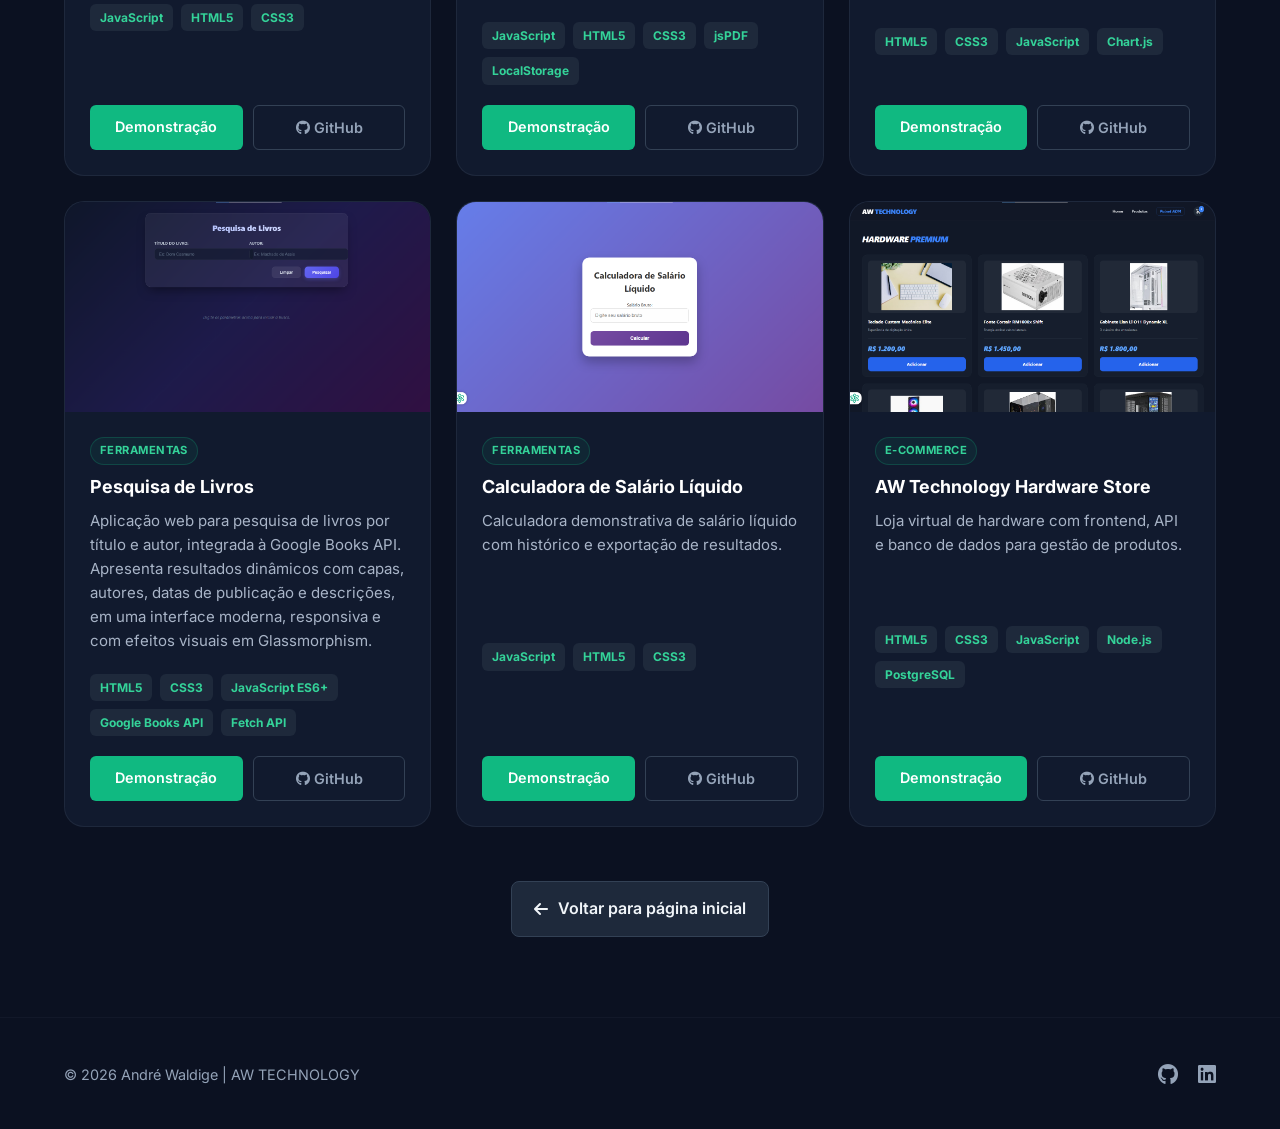
==== commit 25a05459: "Update projetos.html" ====
--- a/projetos.html
+++ b/projetos.html
@@ -1220,53 +1220,57 @@
 </article>
 
 
-                    <!-- 21 - DASHBOARD ANALYTICS -->
-                    <article class="card-projeto project-card reveal" data-category="dashboard">
-
-                        <img
-                            src="img/dashboard-demo.jpg"
-                            alt="Captura de tela do projeto Dashboard Analytics"
-                            width="640"
-                            height="360"
-                            loading="lazy"
-                            decoding="async"
-                        >
-
-                        <div class="conteudo-projeto">
-                            <span class="project-category">Dashboards</span>
-
-                            <h3>Dashboard Analytics</h3>
-
-                            <p>
-                                Painel analítico com indicadores e gráficos
-                                para visualização de dados.
-                            </p>
-
-                            <div class="tecnologias">
-                                <span>JavaScript</span>
-                                <span>Chart.js</span>
-                                <span>LocalStorage</span>
-                            </div>
-
-                            <div class="botoes-projeto">
-                                <a
-                                    href="https://dashboard-analytics-orpin.vercel.app/"
-                                    target="_blank"
-                                    rel="noopener noreferrer"
-                                    class="btn-card-p"
-                                >Demonstração</a>
-
-                                <a
-                                    href="https://github.com/awaldige/dashboard-analytics"
-                                    target="_blank"
-                                    rel="noopener noreferrer"
-                                    class="btn-card-s"
-                                >
-                                    <i class="fab fa-github" aria-hidden="true"></i> GitHub
-                                </a>
-                            </div>
-                        </div>
-                    </article>
+                   
+<!-- 21 - DASHBOARD ANALYTICS -->
+<article class="card-projeto project-card reveal" data-category="dashboard">
+
+    <img
+        src="img/dashboard-demo.jpg"
+        alt="Captura de tela do Dashboard Analytics da AW TECHNOLOGY"
+        width="640"
+        height="360"
+        loading="lazy"
+        decoding="async"
+    >
+
+    <div class="conteudo-projeto">
+        <span class="project-category">Dashboards</span>
+
+        <h3>Dashboard Analytics</h3>
+
+        <p>
+            Dashboard interativo para análise de indicadores,
+            com KPIs, gráficos dinâmicos, filtros de período
+            e visualização de dados simulados.
+        </p>
+
+        <div class="tecnologias">
+            <span>HTML5</span>
+            <span>CSS3</span>
+            <span>JavaScript</span>
+            <span>Chart.js</span>
+        </div>
+
+        <div class="botoes-projeto">
+            <a
+                href="https://dashboard-analytics-orpin.vercel.app/"
+                target="_blank"
+                rel="noopener noreferrer"
+                class="btn-card-p"
+            >Demonstração</a>
+
+            <a
+                href="https://github.com/awaldige/dashboard-analytics"
+                target="_blank"
+                rel="noopener noreferrer"
+                class="btn-card-s"
+            >
+                <i class="fab fa-github" aria-hidden="true"></i> GitHub
+            </a>
+        </div>
+    </div>
+</article>
+
 
                    <!-- 22 - PESQUISA DE LIVROS -->
 <article class="card-projeto project-card reveal" data-category="ferramentas">
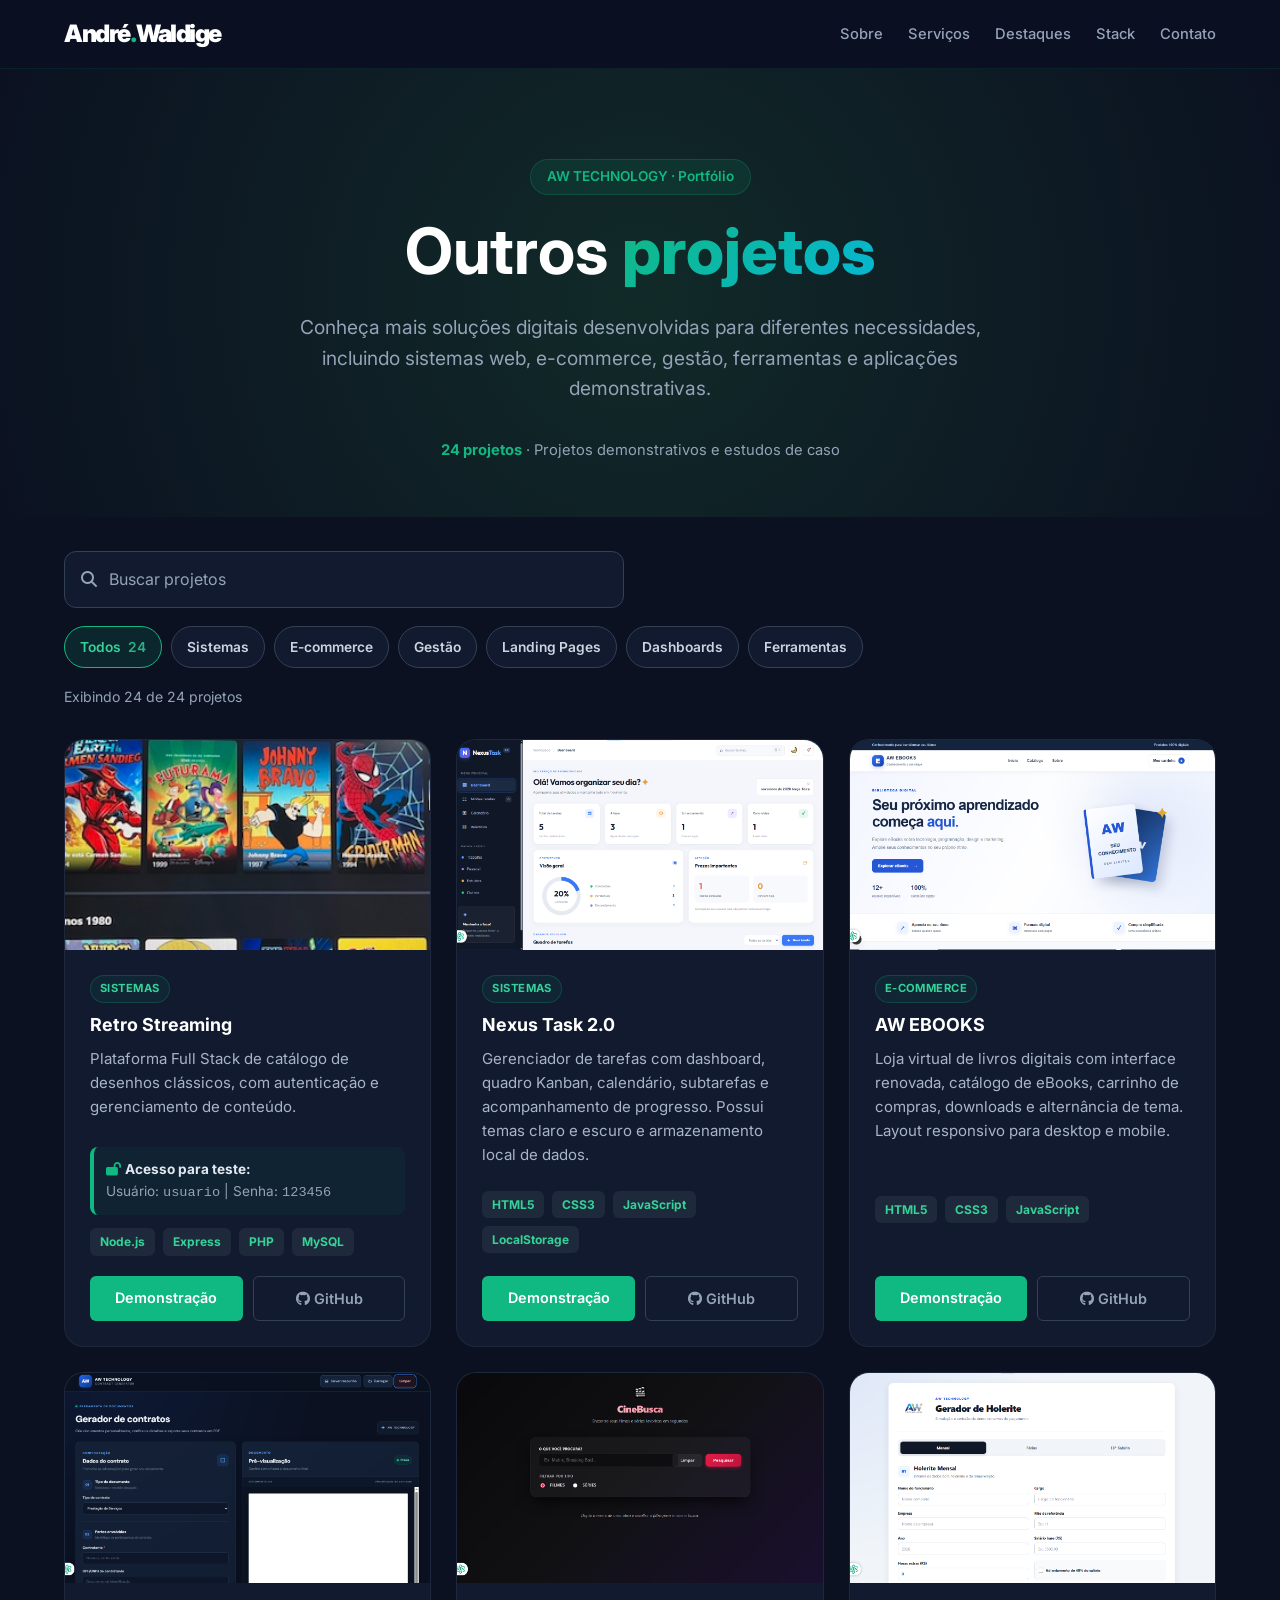
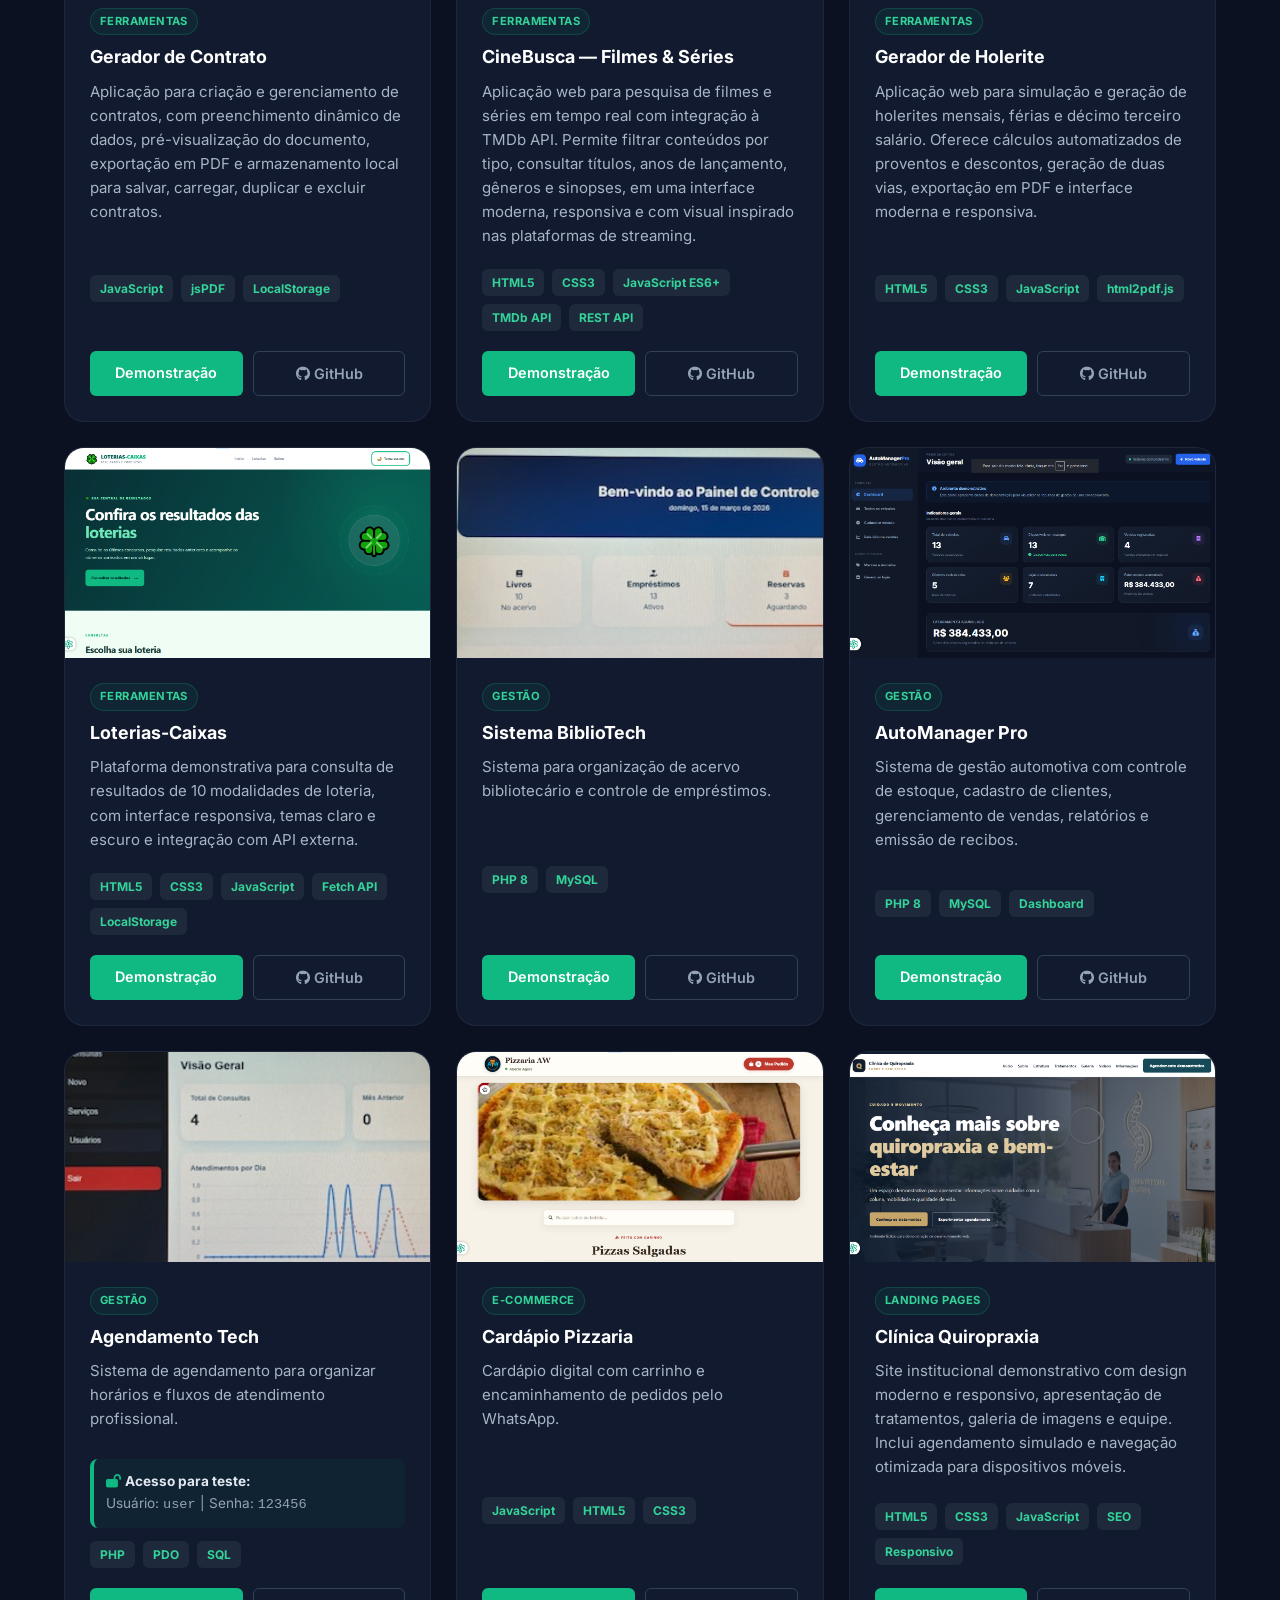
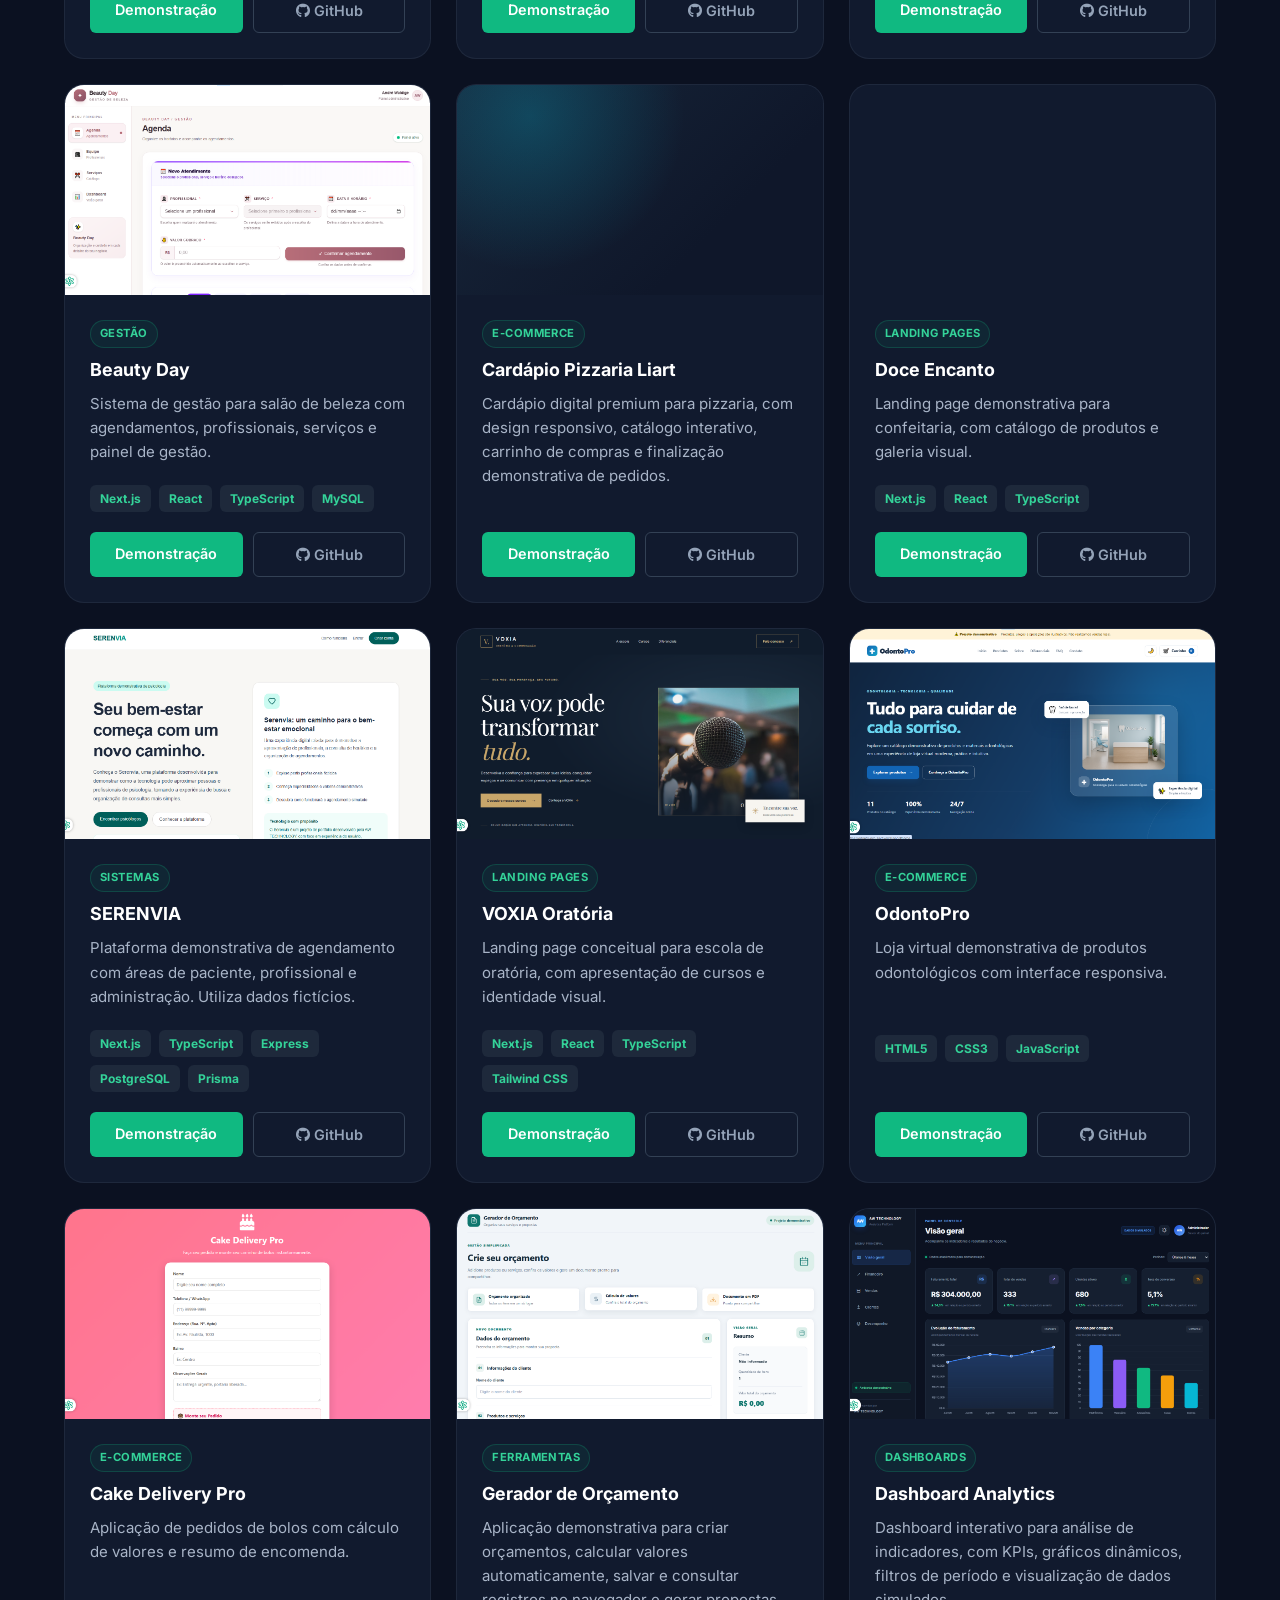
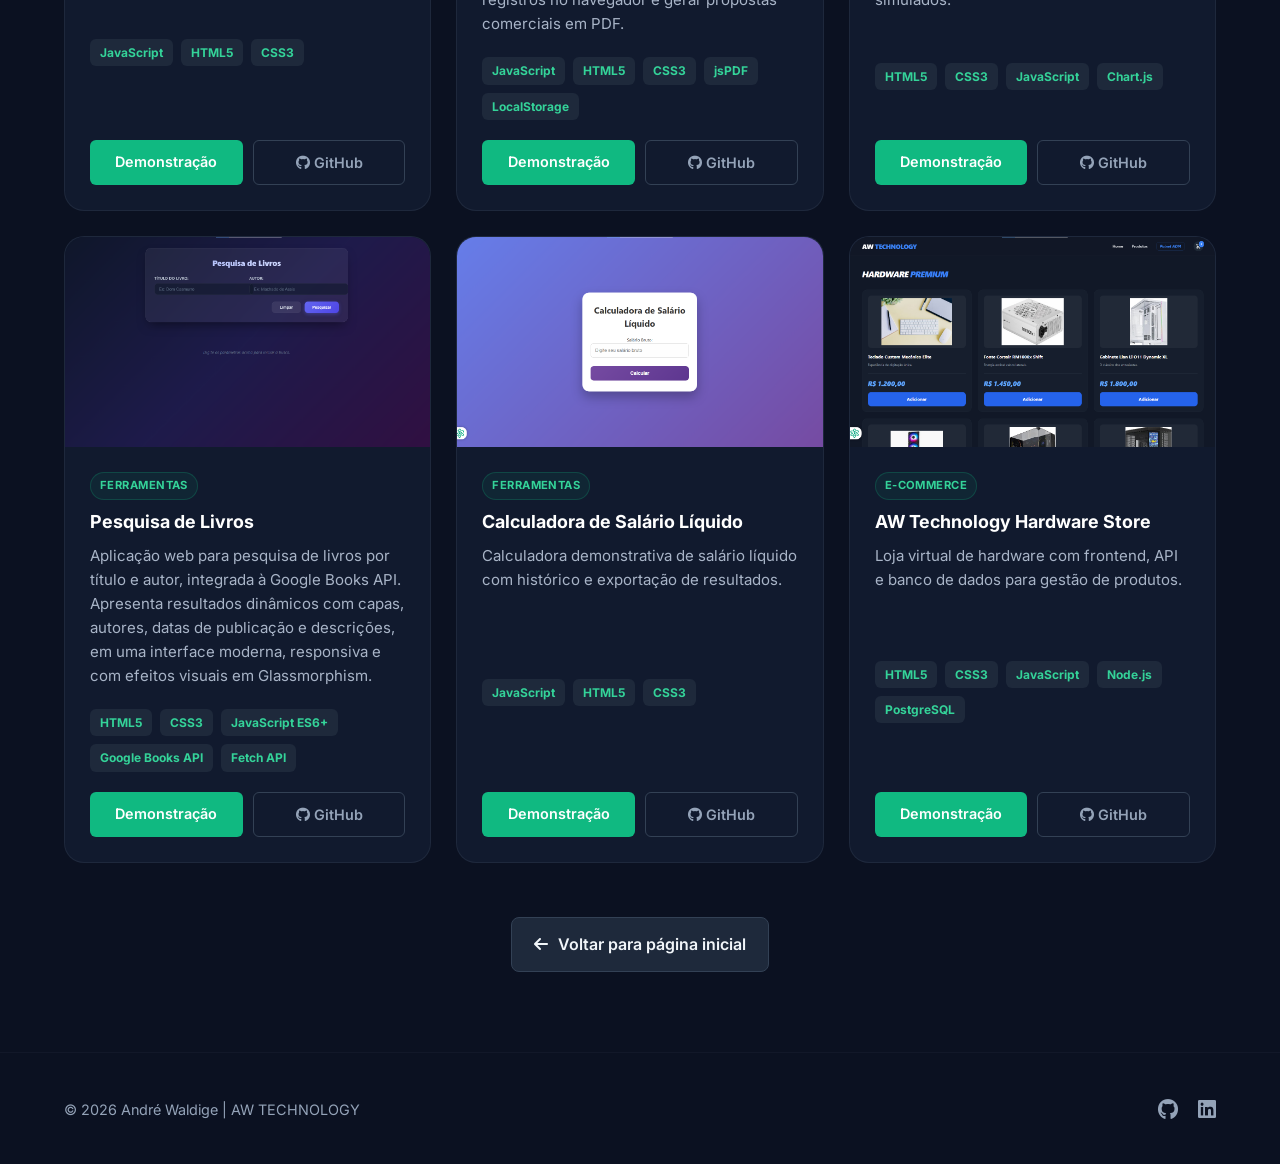
==== commit 2e9ec8eb: "Revise Loterias-Caixas project information Updated project details and improved descriptions for the" ====
--- a/projetos.html
+++ b/projetos.html
@@ -529,53 +529,57 @@
 </article>
 
 
-                    <!-- 07 - RESULTADOS LOTERIAS -->
-                    <article class="card-projeto project-card reveal" data-category="ferramentas">
-
-                        <img
-                            src="img/loteria%20caixa.jpeg"
-                            alt="Captura de tela do projeto Resultados Loterias"
-                            width="640"
-                            height="360"
-                            loading="lazy"
-                            decoding="async"
-                        >
-
-                        <div class="conteudo-projeto">
-                            <span class="project-category">Ferramentas</span>
-
-                            <h3>Resultados Loterias</h3>
-
-                            <p>
-                                Interface de consulta de resultados e informações
-                                de sorteios por meio de dados externos.
-                            </p>
-
-                            <div class="tecnologias">
-                                <span>JavaScript</span>
-                                <span>Fetch API</span>
-                                <span>JSON</span>
-                            </div>
-
-                            <div class="botoes-projeto">
-                                <a
-                                    href="https://loterias-caixas.vercel.app/"
-                                    target="_blank"
-                                    rel="noopener noreferrer"
-                                    class="btn-card-p"
-                                >Demonstração</a>
-
-                                <a
-                                    href="https://github.com/awaldige/Loterias-Caixas"
-                                    target="_blank"
-                                    rel="noopener noreferrer"
-                                    class="btn-card-s"
-                                >
-                                    <i class="fab fa-github" aria-hidden="true"></i> GitHub
-                                </a>
-                            </div>
-                        </div>
-                    </article>
+                   
+<!-- 07 - RESULTADOS LOTERIAS -->
+<article class="card-projeto project-card reveal" data-category="ferramentas">
+
+    <img
+        src="img/loteria%20caixa.jpeg"
+        alt="Projeto Loterias-Caixas — consulta de resultados de loterias"
+        width="640"
+        height="360"
+        loading="lazy"
+        decoding="async"
+    >
+
+    <div class="conteudo-projeto">
+        <span class="project-category">Ferramentas</span>
+
+        <h3>Loterias-Caixas</h3>
+
+        <p>
+            Plataforma demonstrativa para consulta de resultados
+            de 10 modalidades de loteria, com interface responsiva,
+            temas claro e escuro e integração com API externa.
+        </p>
+
+        <div class="tecnologias">
+            <span>HTML5</span>
+            <span>CSS3</span>
+            <span>JavaScript</span>
+            <span>Fetch API</span>
+            <span>LocalStorage</span>
+        </div>
+
+        <div class="botoes-projeto">
+            <a
+                href="https://loterias-caixas.vercel.app/"
+                target="_blank"
+                rel="noopener noreferrer"
+                class="btn-card-p"
+            >Demonstração</a>
+
+            <a
+                href="https://github.com/awaldige/Loterias-Caixas"
+                target="_blank"
+                rel="noopener noreferrer"
+                class="btn-card-s"
+            >
+                <i class="fab fa-github" aria-hidden="true"></i> GitHub
+            </a>
+        </div>
+    </div>
+</article>
 
                     <!-- 08 - BIBLIOTECH -->
                     <article class="card-projeto project-card reveal" data-category="gestao">
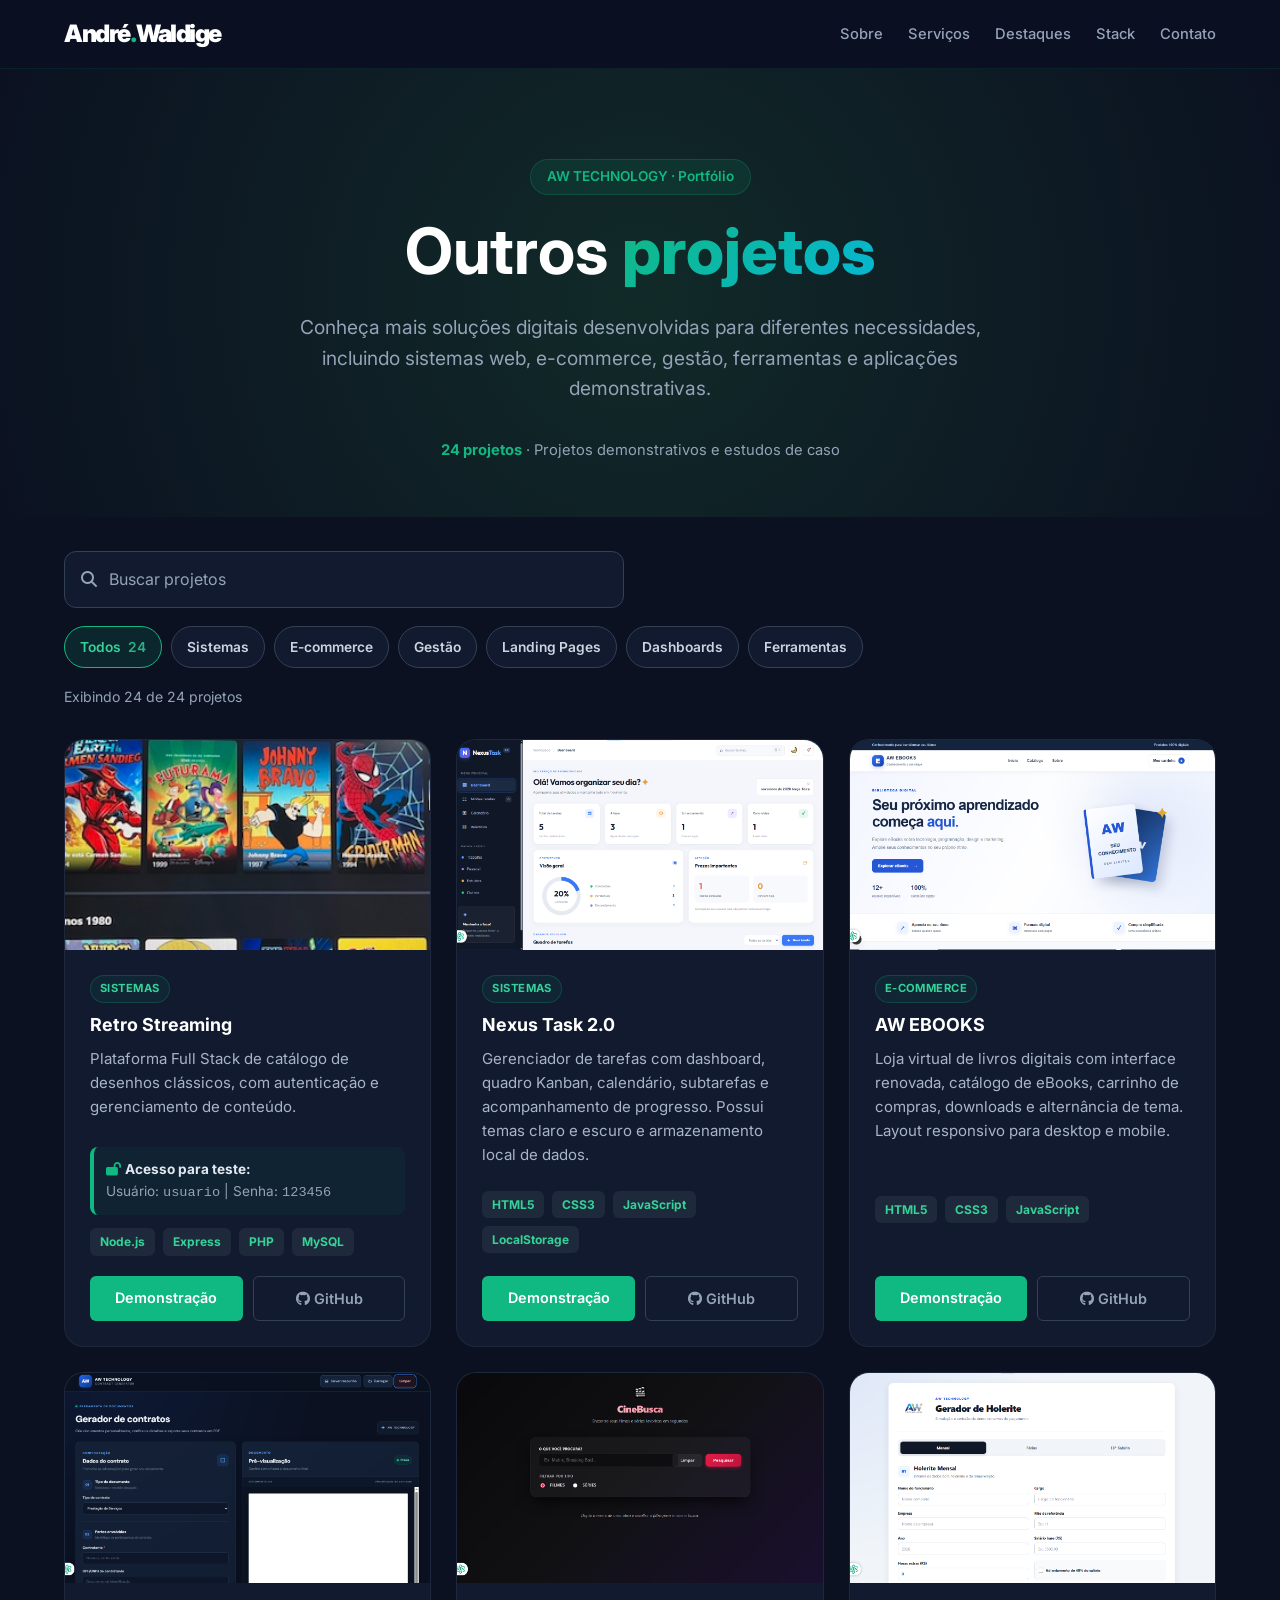
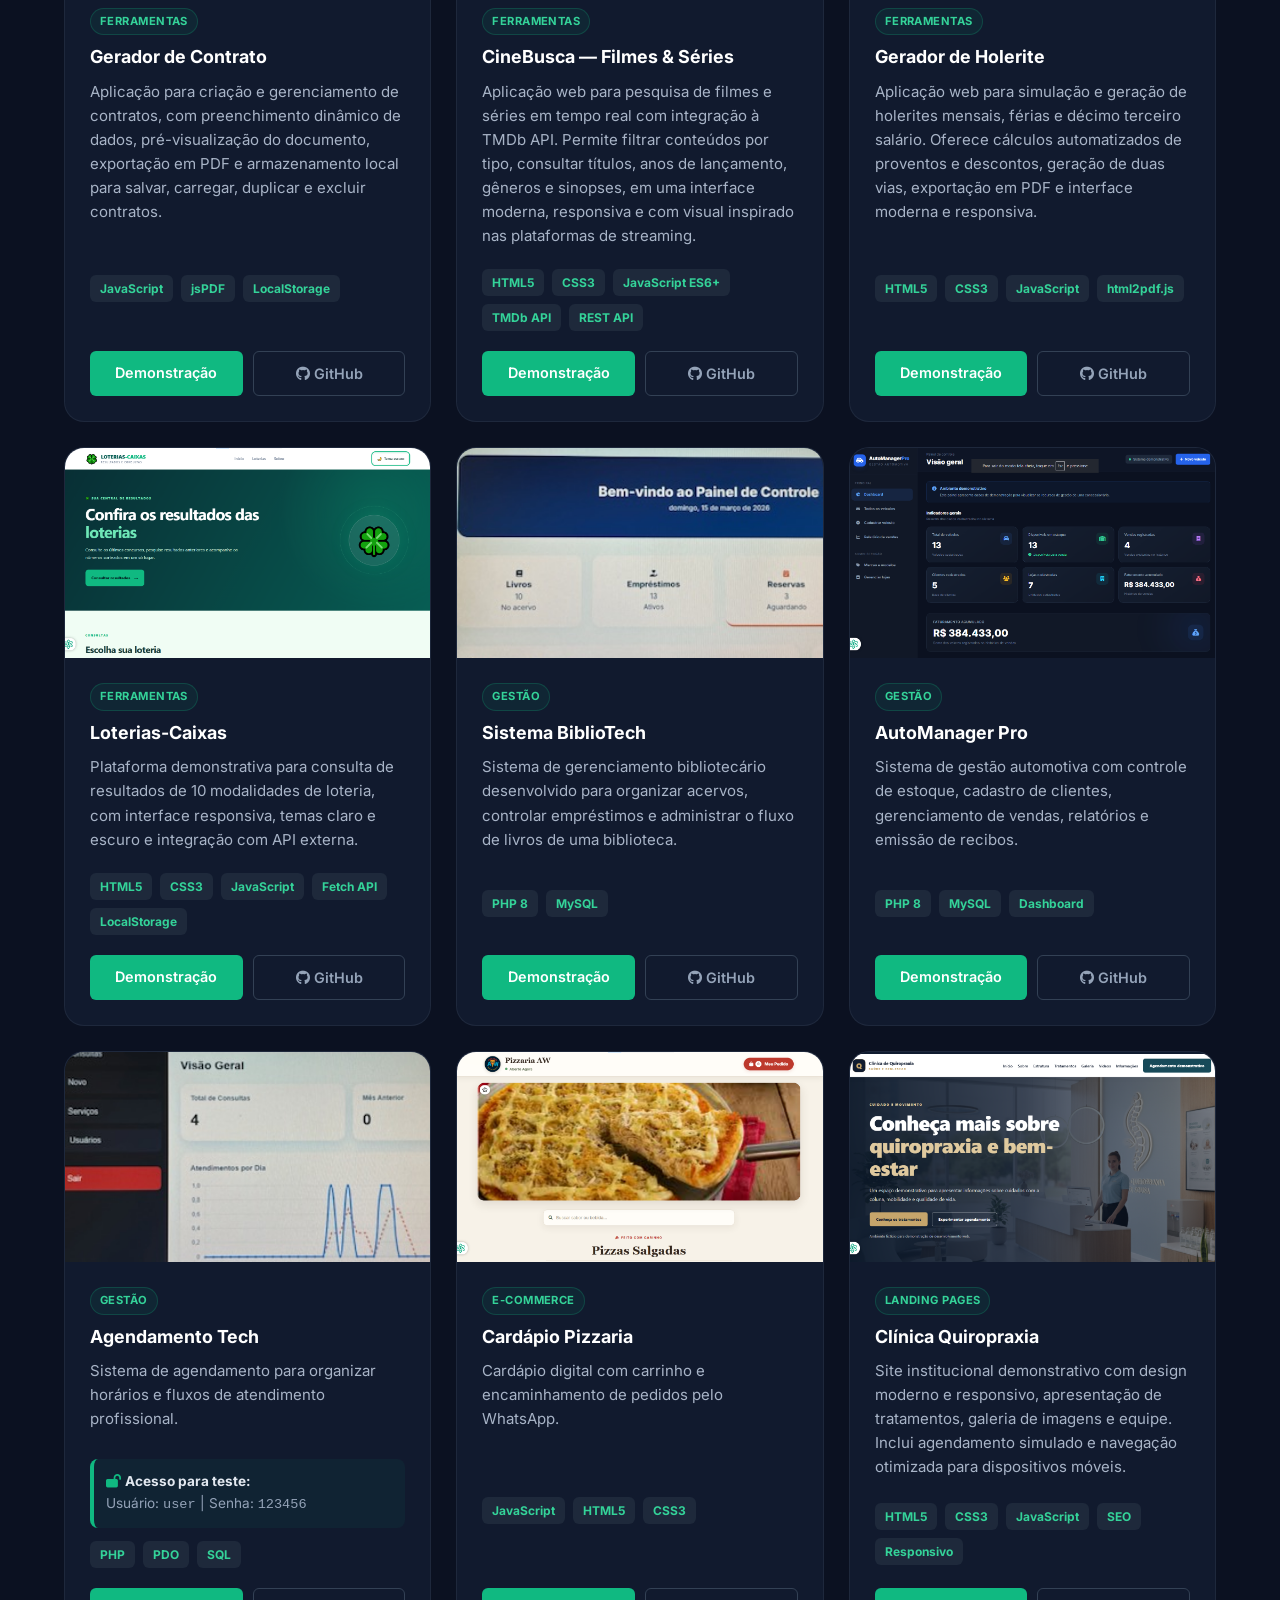
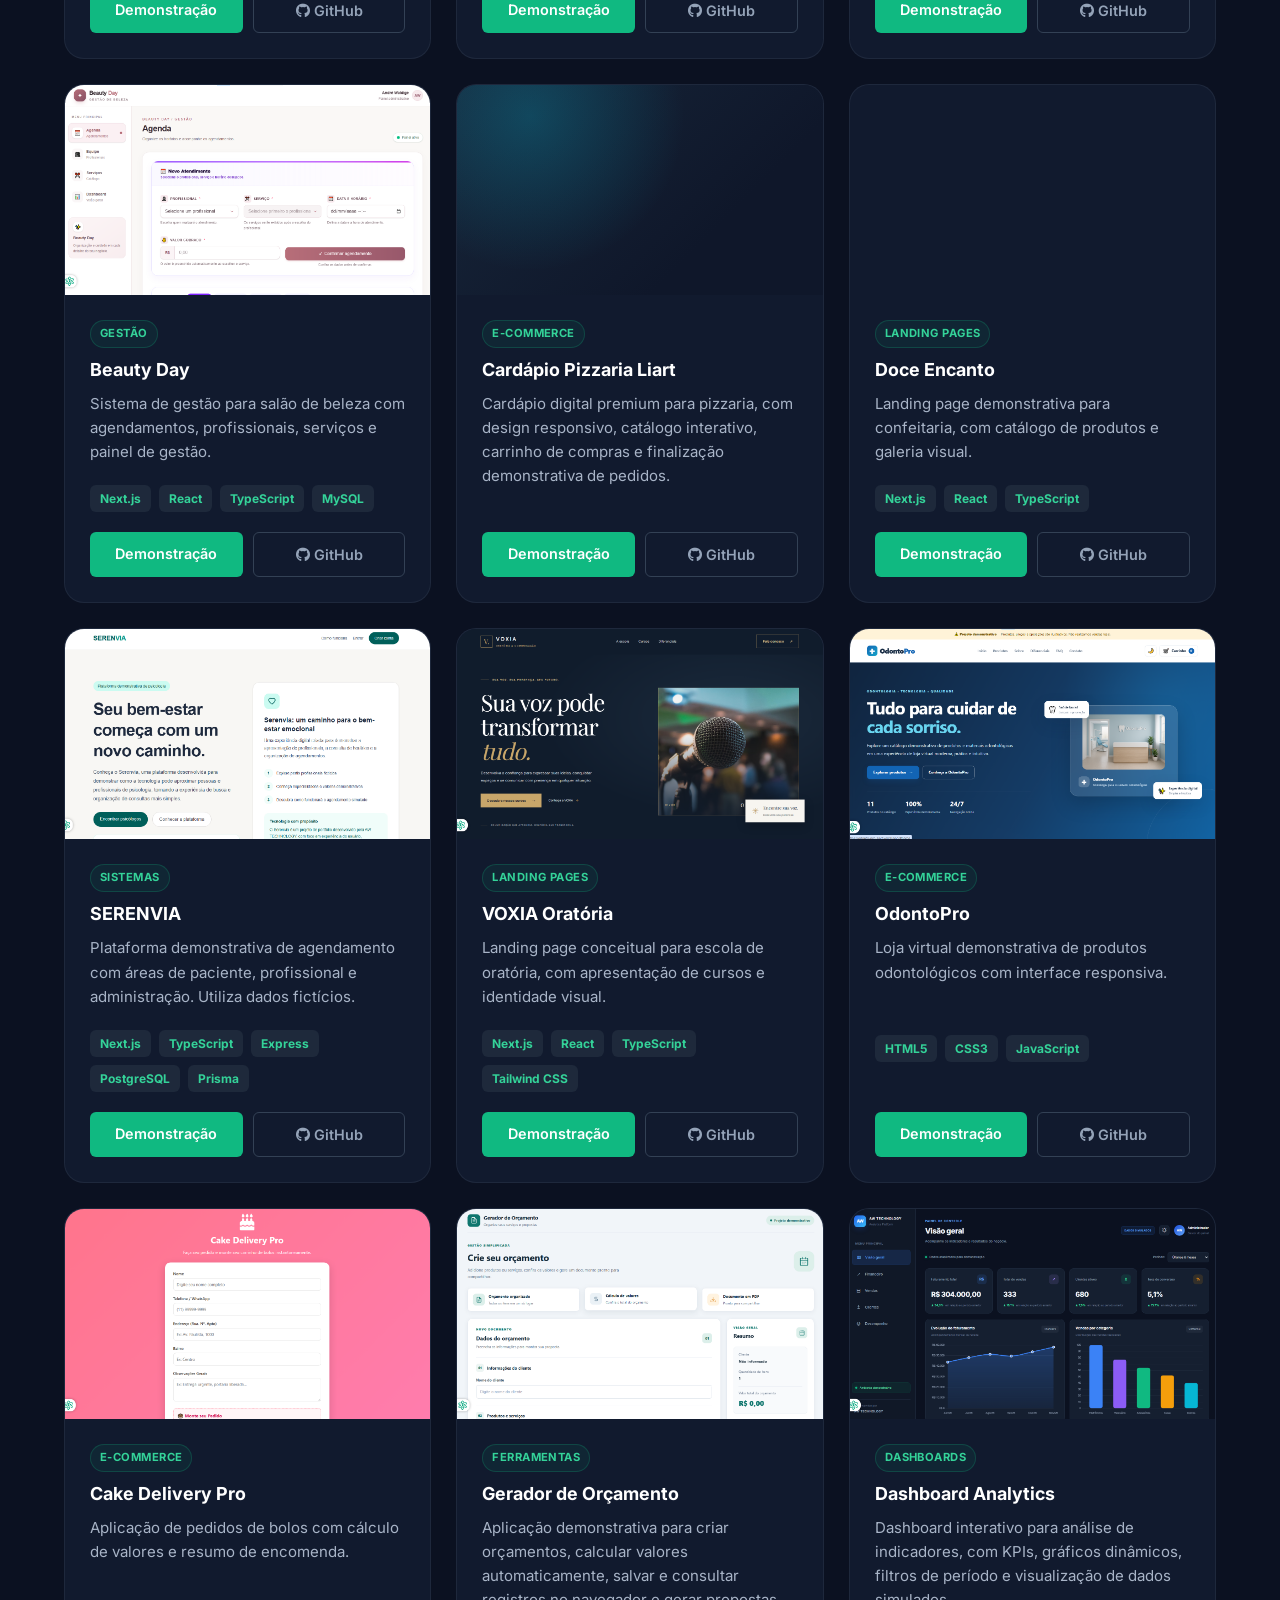
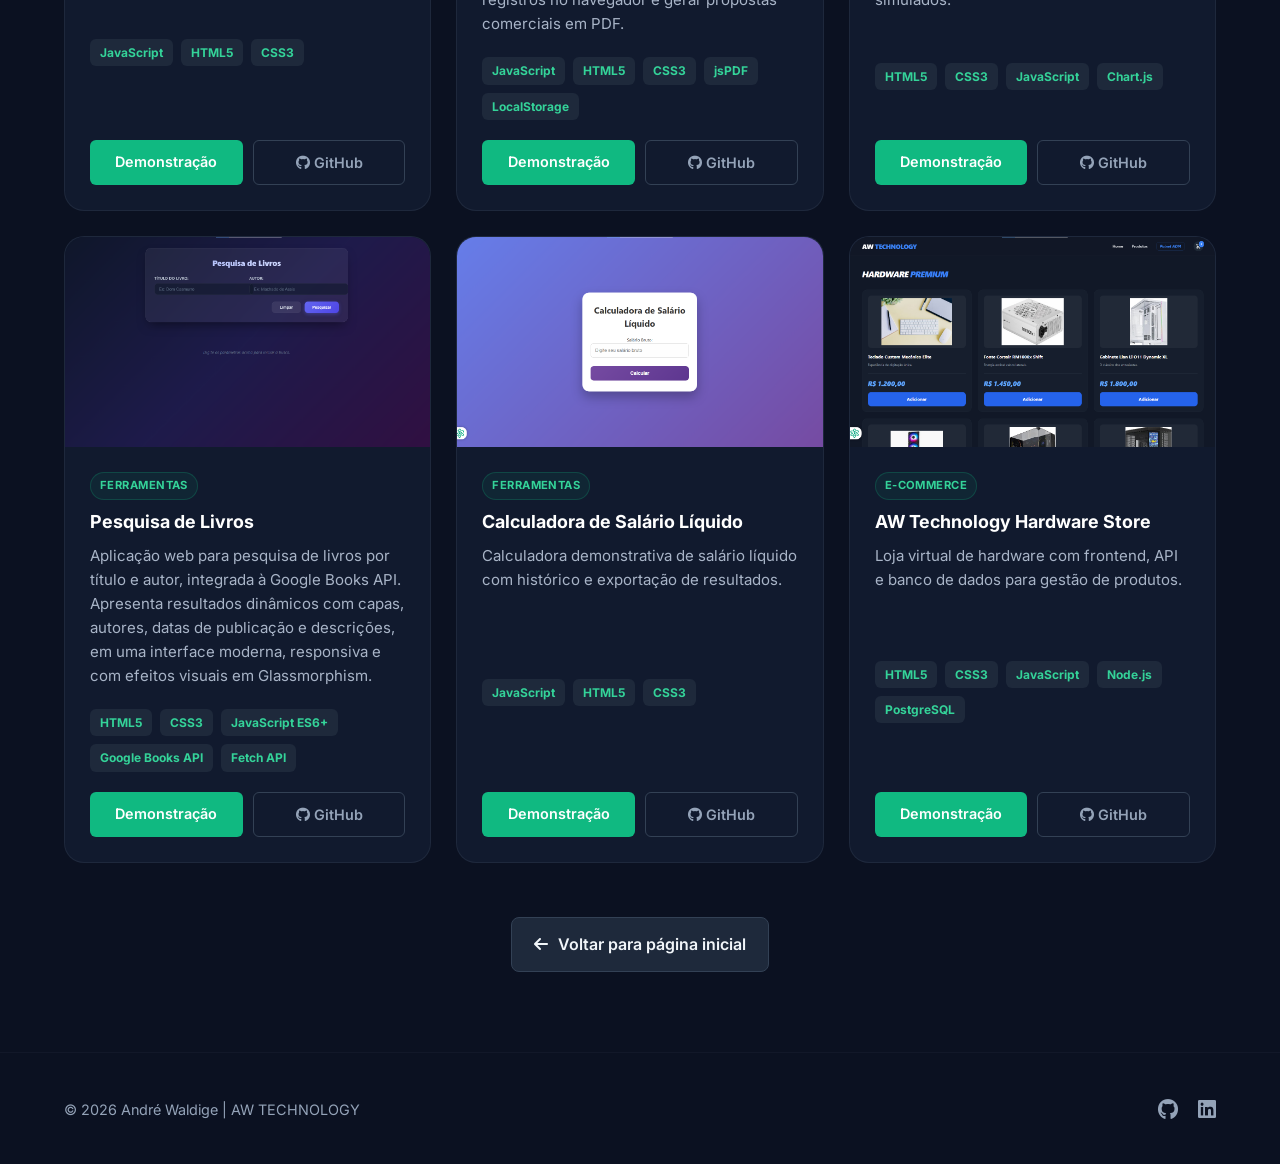
==== commit 98d79293: "Revise BiblioTech project card content Updated project details for BiblioTech including description " ====
--- a/projetos.html
+++ b/projetos.html
@@ -581,52 +581,54 @@
     </div>
 </article>
 
-                    <!-- 08 - BIBLIOTECH -->
-                    <article class="card-projeto project-card reveal" data-category="gestao">
-
-                        <img
-                            src="img/bibliotech.jpeg"
-                            alt="Captura de tela do projeto Sistema BiblioTech"
-                            width="640"
-                            height="360"
-                            loading="lazy"
-                            decoding="async"
-                        >
-
-                        <div class="conteudo-projeto">
-                            <span class="project-category">Gestão</span>
-
-                            <h3>Sistema BiblioTech</h3>
-
-                            <p>
-                                Sistema para organização de acervo bibliotecário
-                                e controle de empréstimos.
-                            </p>
-
-                            <div class="tecnologias">
-                                <span>PHP 8</span>
-                                <span>MySQL</span>
-                            </div>
-
-                            <div class="botoes-projeto">
-                                <a
-                                    href="https://awaldige.infinityfree.me/bibliotech/"
-                                    target="_blank"
-                                    rel="noopener noreferrer"
-                                    class="btn-card-p"
-                                >Demonstração</a>
-
-                                <a
-                                    href="https://github.com/awaldige/bibliotech"
-                                    target="_blank"
-                                    rel="noopener noreferrer"
-                                    class="btn-card-s"
-                                >
-                                    <i class="fab fa-github" aria-hidden="true"></i> GitHub
-                                </a>
-                            </div>
-                        </div>
-                    </article>
+                
+<!-- 08 - BIBLIOTECH -->
+<article class="card-projeto project-card reveal" data-category="gestao">
+
+    <img
+        src="img/bibliotech.jpeg"
+        alt="Interface do sistema BiblioTech para gerenciamento de acervo bibliotecário"
+        width="640"
+        height="360"
+        loading="lazy"
+        decoding="async"
+    >
+
+    <div class="conteudo-projeto">
+        <span class="project-category">Gestão</span>
+
+        <h3>Sistema BiblioTech</h3>
+
+        <p>
+            Sistema de gerenciamento bibliotecário desenvolvido
+            para organizar acervos, controlar empréstimos e
+            administrar o fluxo de livros de uma biblioteca.
+        </p>
+
+        <div class="tecnologias">
+            <span>PHP 8</span>
+            <span>MySQL</span>
+        </div>
+
+        <div class="botoes-projeto">
+            <a
+                href="https://awaldige.infinityfree.me/bibliotech/"
+                target="_blank"
+                rel="noopener noreferrer"
+                class="btn-card-p"
+            >Demonstração</a>
+
+            <a
+                href="https://github.com/awaldige/bibliotech"
+                target="_blank"
+                rel="noopener noreferrer"
+                class="btn-card-s"
+            >
+                <i class="fab fa-github" aria-hidden="true"></i> GitHub
+            </a>
+        </div>
+    </div>
+</article>
 
                  
 
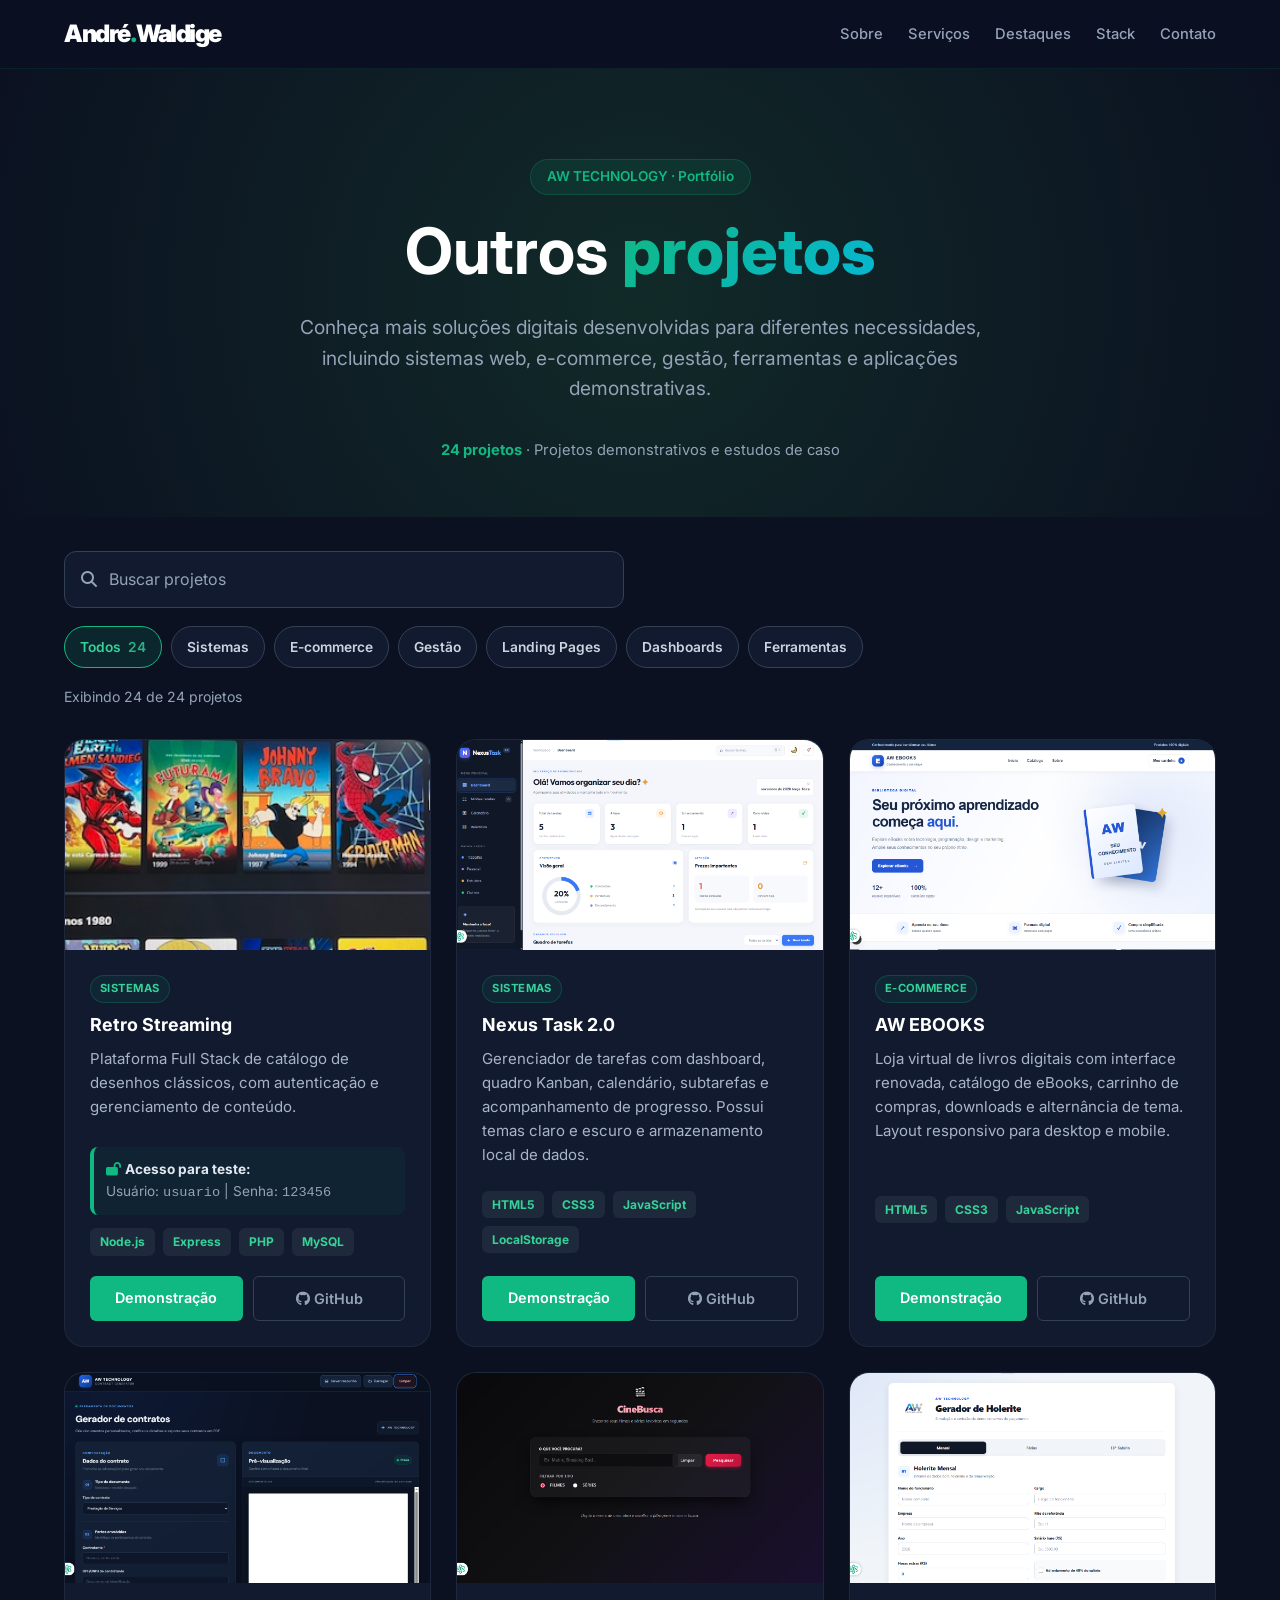
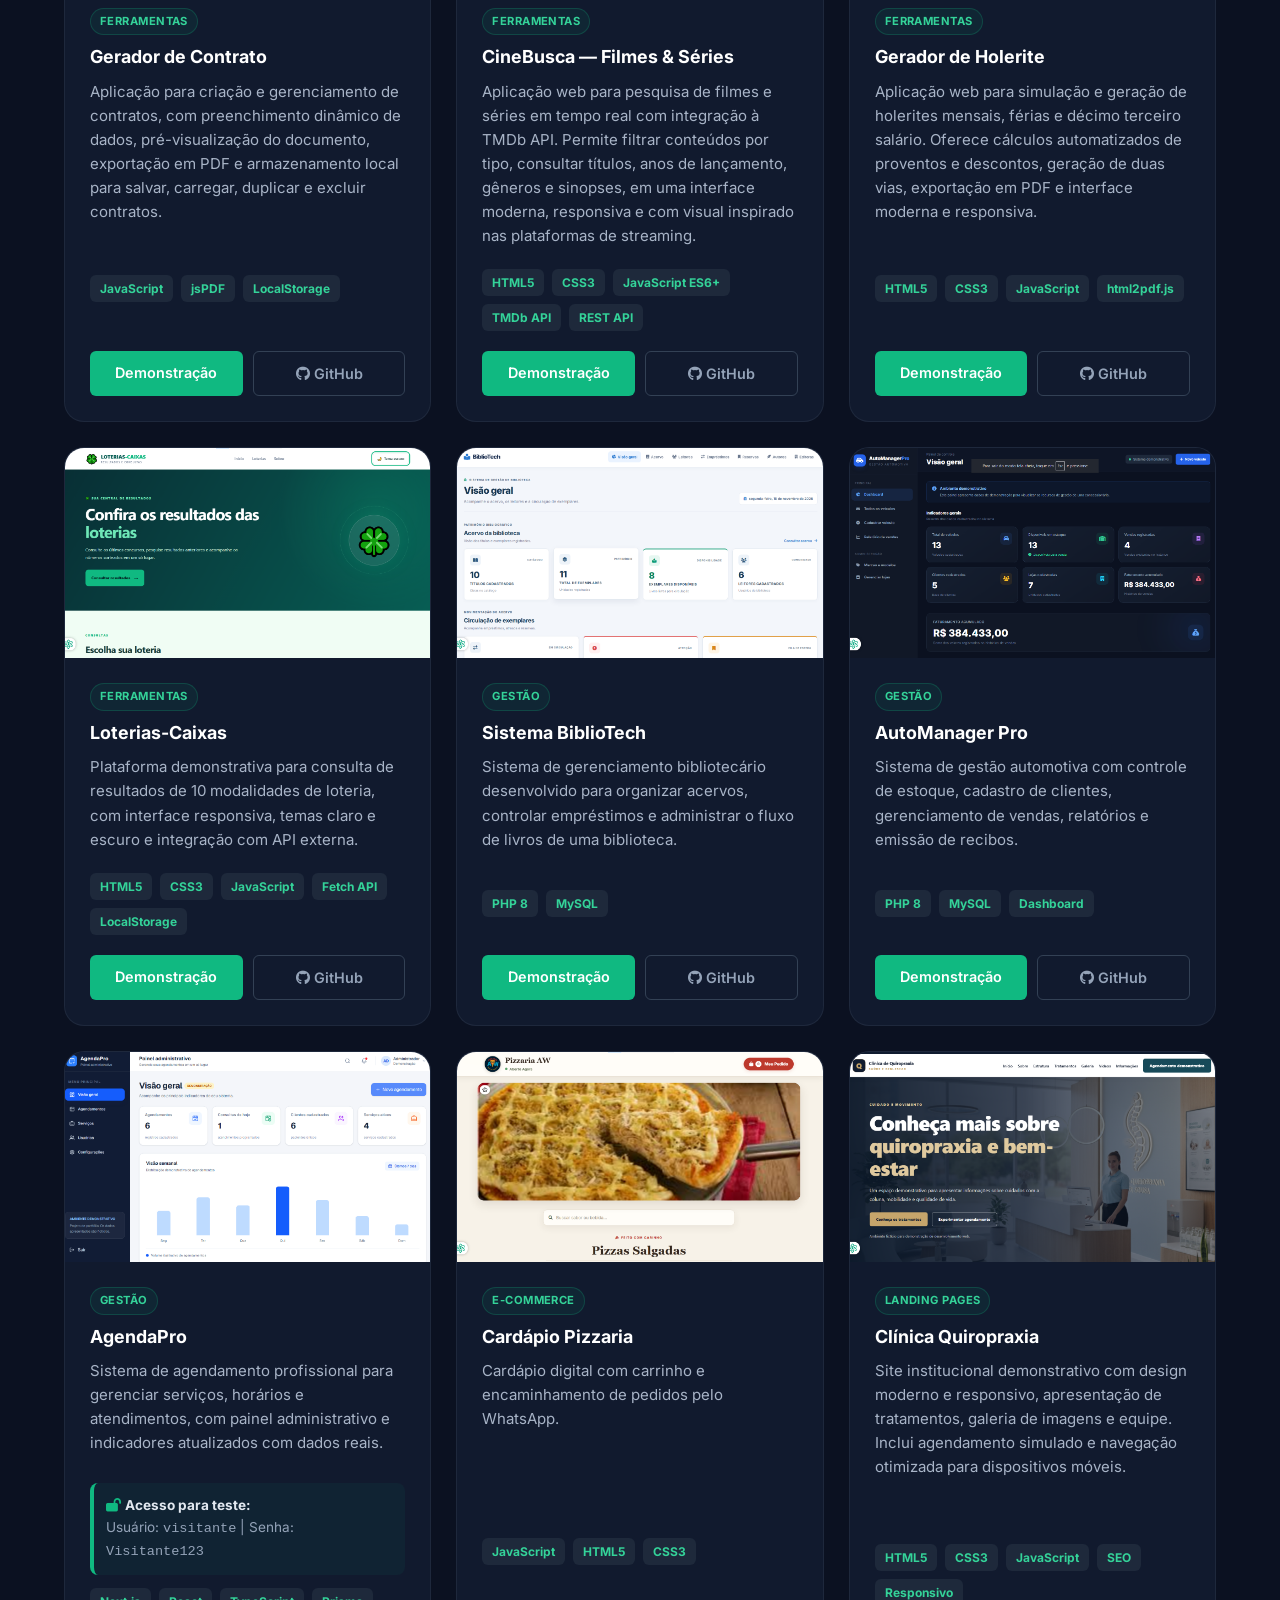
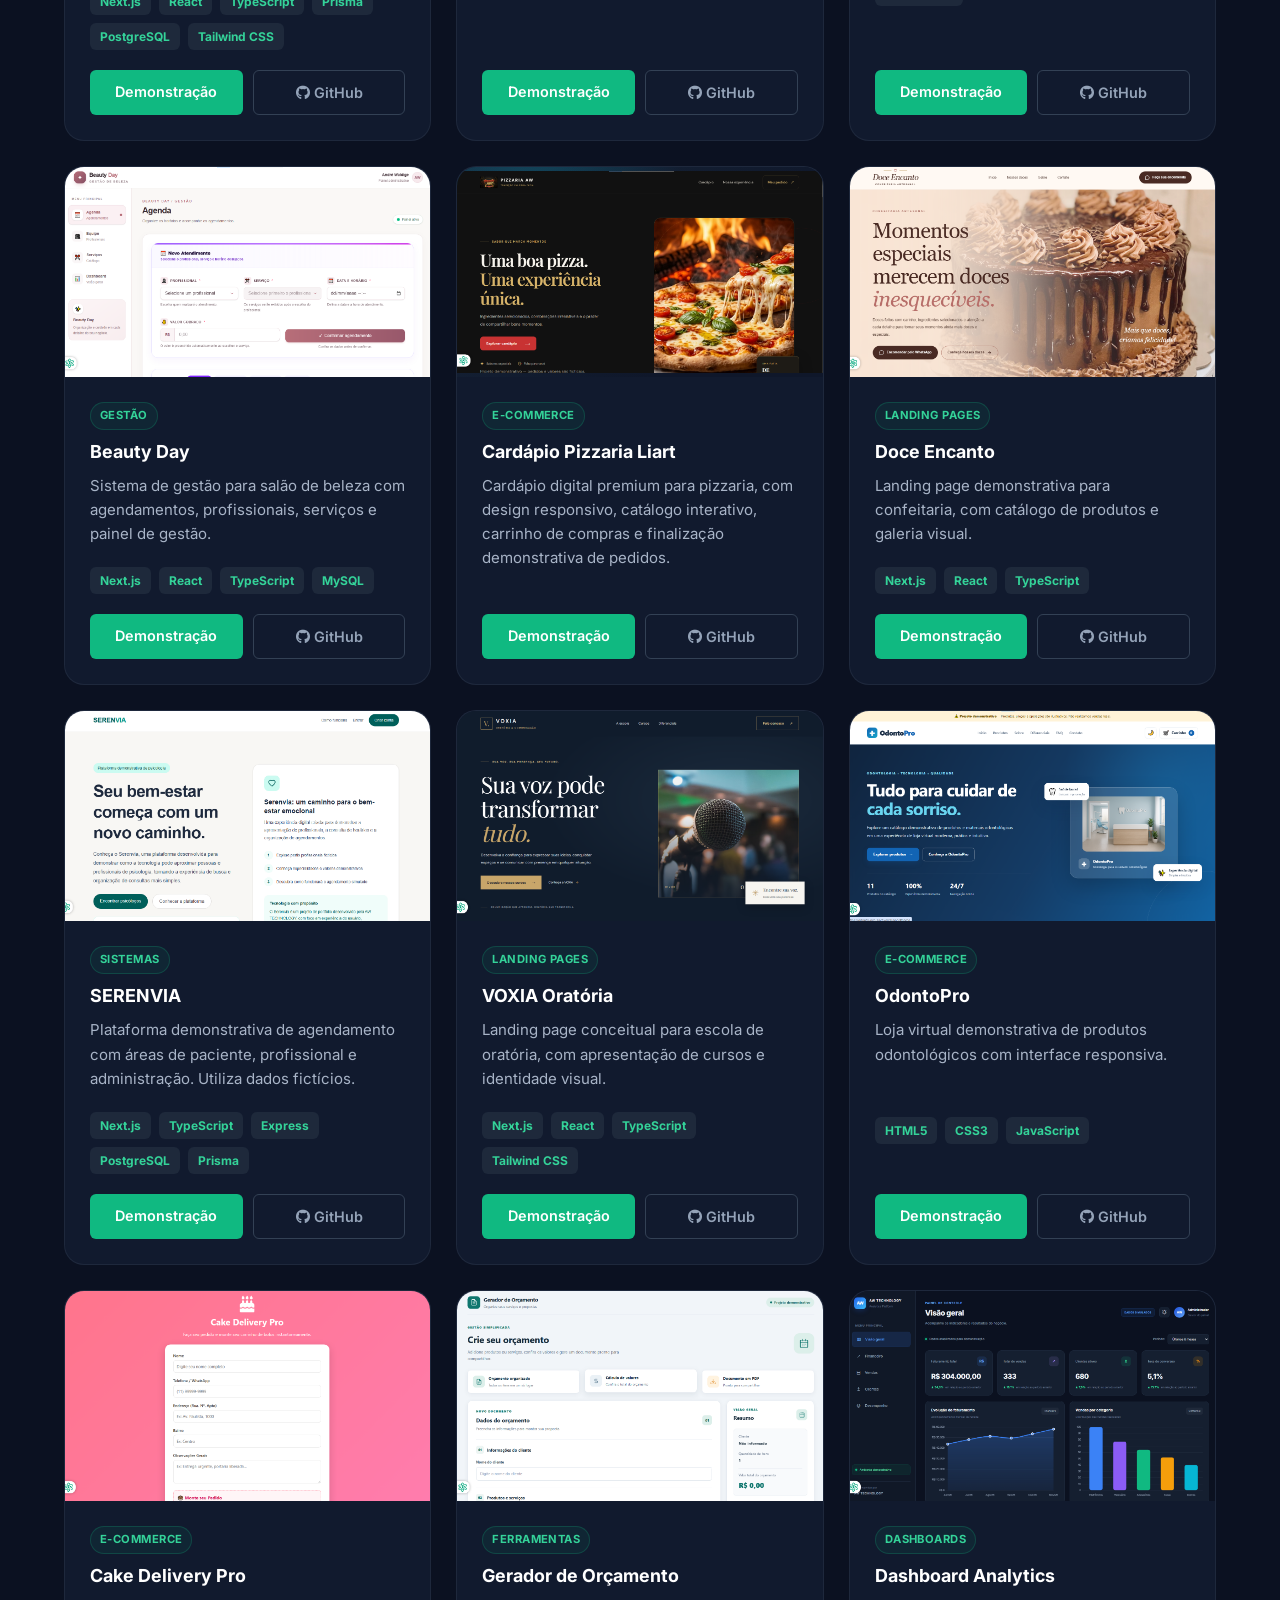
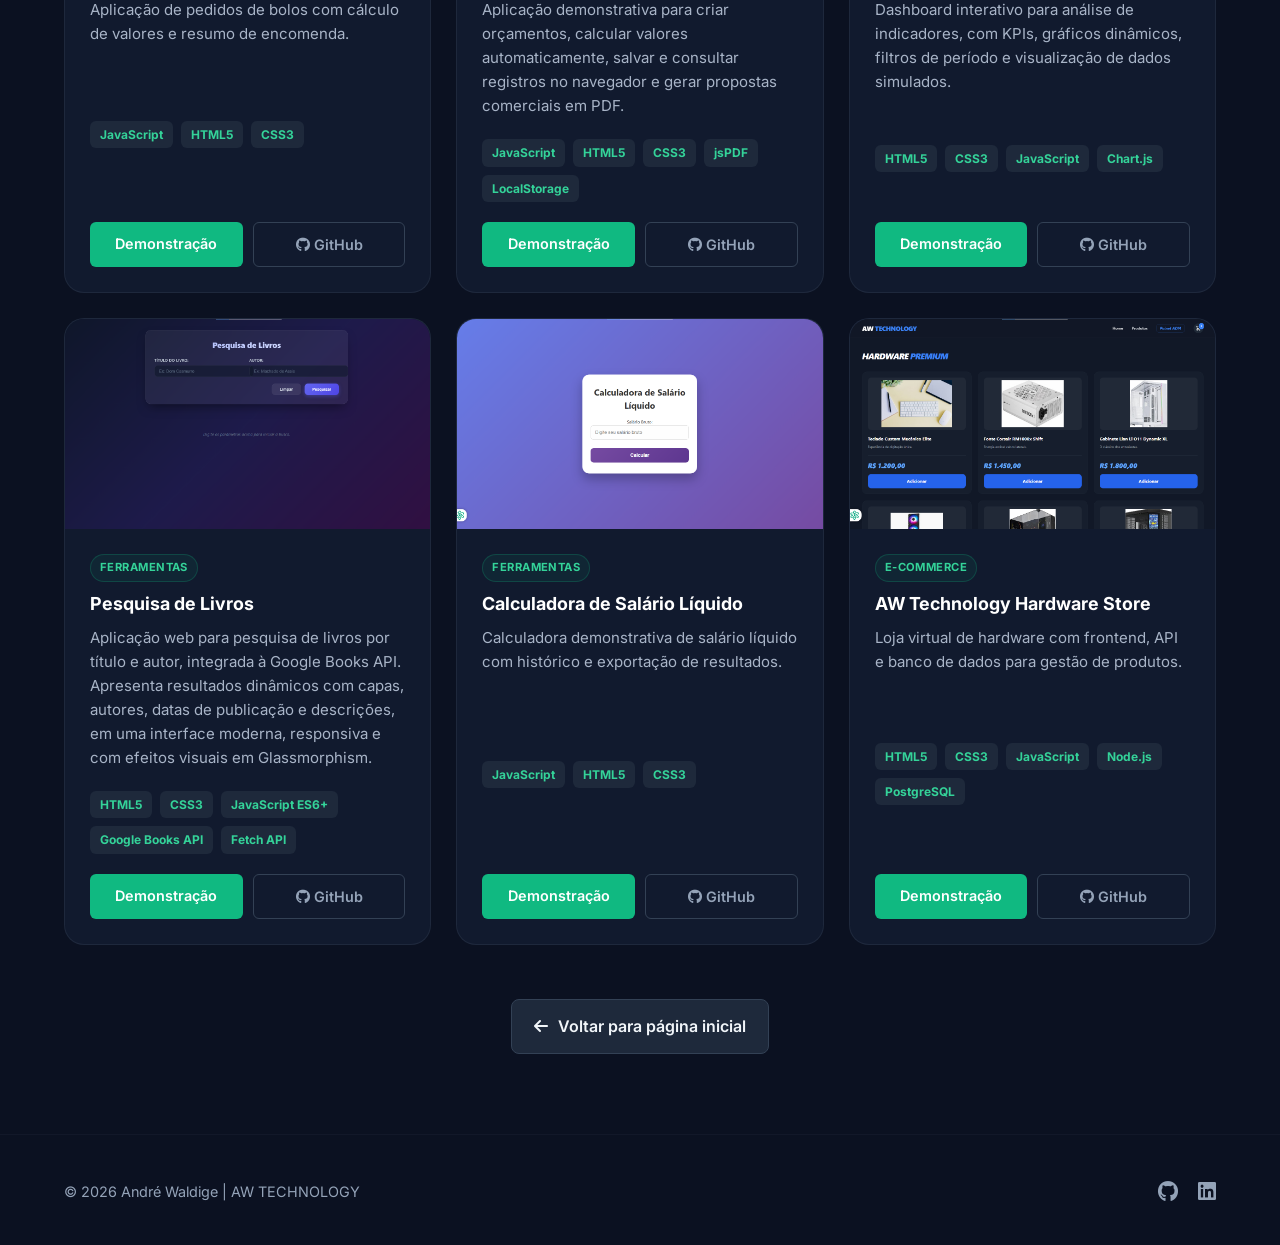
==== commit 34cdce94: "Rename project from Agendamento Tech to AgendaPro Updated project details from 'Agendamento Tech' to" ====
--- a/projetos.html
+++ b/projetos.html
@@ -682,58 +682,64 @@
 </article>
 
 
-                    <!-- 10 - AGENDAMENTO TECH -->
-                    <article class="card-projeto project-card reveal" data-category="gestao">
-
-                        <img
-                            src="img/sistema_agendamento.jpeg"
-                            alt="Captura de tela do projeto Agendamento Tech"
-                            width="640"
-                            height="360"
-                            loading="lazy"
-                            decoding="async"
-                        >
-
-                        <div class="conteudo-projeto">
-                            <span class="project-category">Gestão</span>
-
-                            <h3>Agendamento Tech</h3>
-
-                            <p>
-                                Sistema de agendamento para organizar horários
-                                e fluxos de atendimento profissional.
-                            </p>
-                            <div style="background: rgba(16, 185, 129, 0.05); padding: 12px; border-radius: 8px; margin: 10px 0; font-size: 0.85rem; border-left: 4px solid #10b981; color: #94a3b8;">
-                                <i class="fas fa-lock-open" style="color: #10b981;" aria-hidden="true"></i>
-                                <strong style="color: #e2e8f0;">Acesso para teste:</strong><br>
-                                <span>Usuário: <code>user</code> | Senha: <code>123456</code></span>
-                            </div>
-
-                            <div class="tecnologias">
-                                <span>PHP</span>
-                                <span>PDO</span>
-                                <span>SQL</span>
-                            </div>
-
-                            <div class="botoes-projeto">
-                                <a
-                                    href="https://sistema-agendamento-fm7r.onrender.com/"
-                                    target="_blank"
-                                    rel="noopener noreferrer"
-                                    class="btn-card-p"
-                                >Demonstração</a>
-
-                                <a
-                                    href="https://github.com/awaldige/sistema_agendamento"
-                                    target="_blank"
-                                    rel="noopener noreferrer"
-                                    class="btn-card-s"
-                                >
-                                    <i class="fab fa-github" aria-hidden="true"></i> GitHub
-                                </a>
-                            </div>
-                        </div>
-                    </article>
+                  
+<!-- 10 - AGENDAPRO -->
+<article class="card-projeto project-card reveal" data-category="gestao">
+
+    <img
+        src="img/sistema_agendamento.jpeg"
+        alt="Captura de tela do sistema AgendaPro"
+        width="640"
+        height="360"
+        loading="lazy"
+        decoding="async"
+    >
+
+    <div class="conteudo-projeto">
+        <span class="project-category">Gestão</span>
+
+        <h3>AgendaPro</h3>
+
+        <p>
+            Sistema de agendamento profissional para gerenciar
+            serviços, horários e atendimentos, com painel
+            administrativo e indicadores atualizados com dados reais.
+        </p>
+
+        <div style="background: rgba(16, 185, 129, 0.05); padding: 12px; border-radius: 8px; margin: 10px 0; font-size: 0.85rem; border-left: 4px solid #10b981; color: #94a3b8;">
+            <i class="fas fa-lock-open" style="color: #10b981;" aria-hidden="true"></i>
+            <strong style="color: #e2e8f0;">Acesso para teste:</strong><br>
+            <span>Usuário: <code>visitante</code> | Senha: <code>Visitante123</code></span>
+        </div>
+
+        <div class="tecnologias">
+            <span>Next.js</span>
+            <span>React</span>
+            <span>TypeScript</span>
+            <span>Prisma</span>
+            <span>PostgreSQL</span>
+            <span>Tailwind CSS</span>
+        </div>
+
+        <div class="botoes-projeto">
+            <a
+                href="https://sistema-agendamento-lemon-beta.vercel.app/"
+                target="_blank"
+                rel="noopener noreferrer"
+                class="btn-card-p"
+            >Demonstração</a>
+
+            <a
+                href="https://github.com/awaldige/sistema_agendamento"
+                target="_blank"
+                rel="noopener noreferrer"
+                class="btn-card-s"
+            >
+                <i class="fab fa-github" aria-hidden="true"></i> GitHub
+            </a>
+        </div>
+    </div>
+</article>
 
                     <!-- 11 - CARDÁPIO PIZZARIA -->
                     <article class="card-projeto project-card reveal" data-category="ecommerce">
